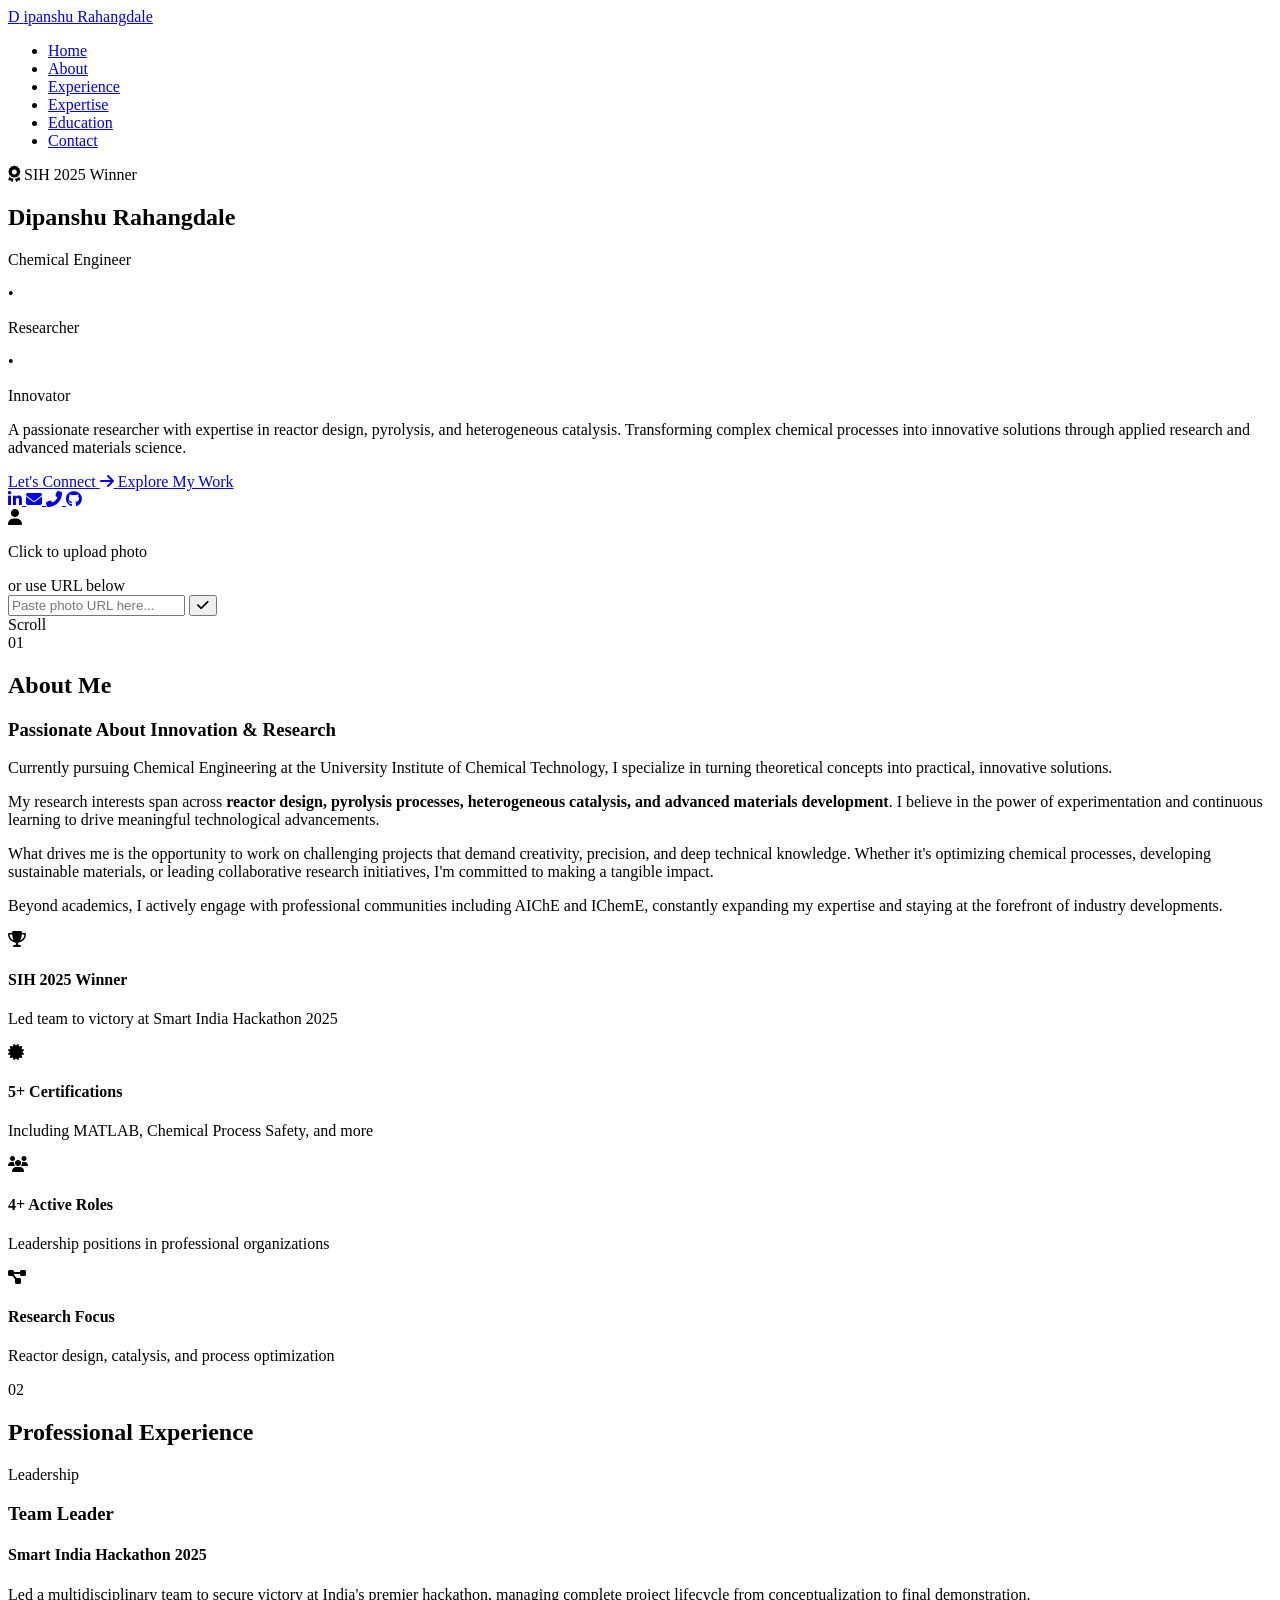
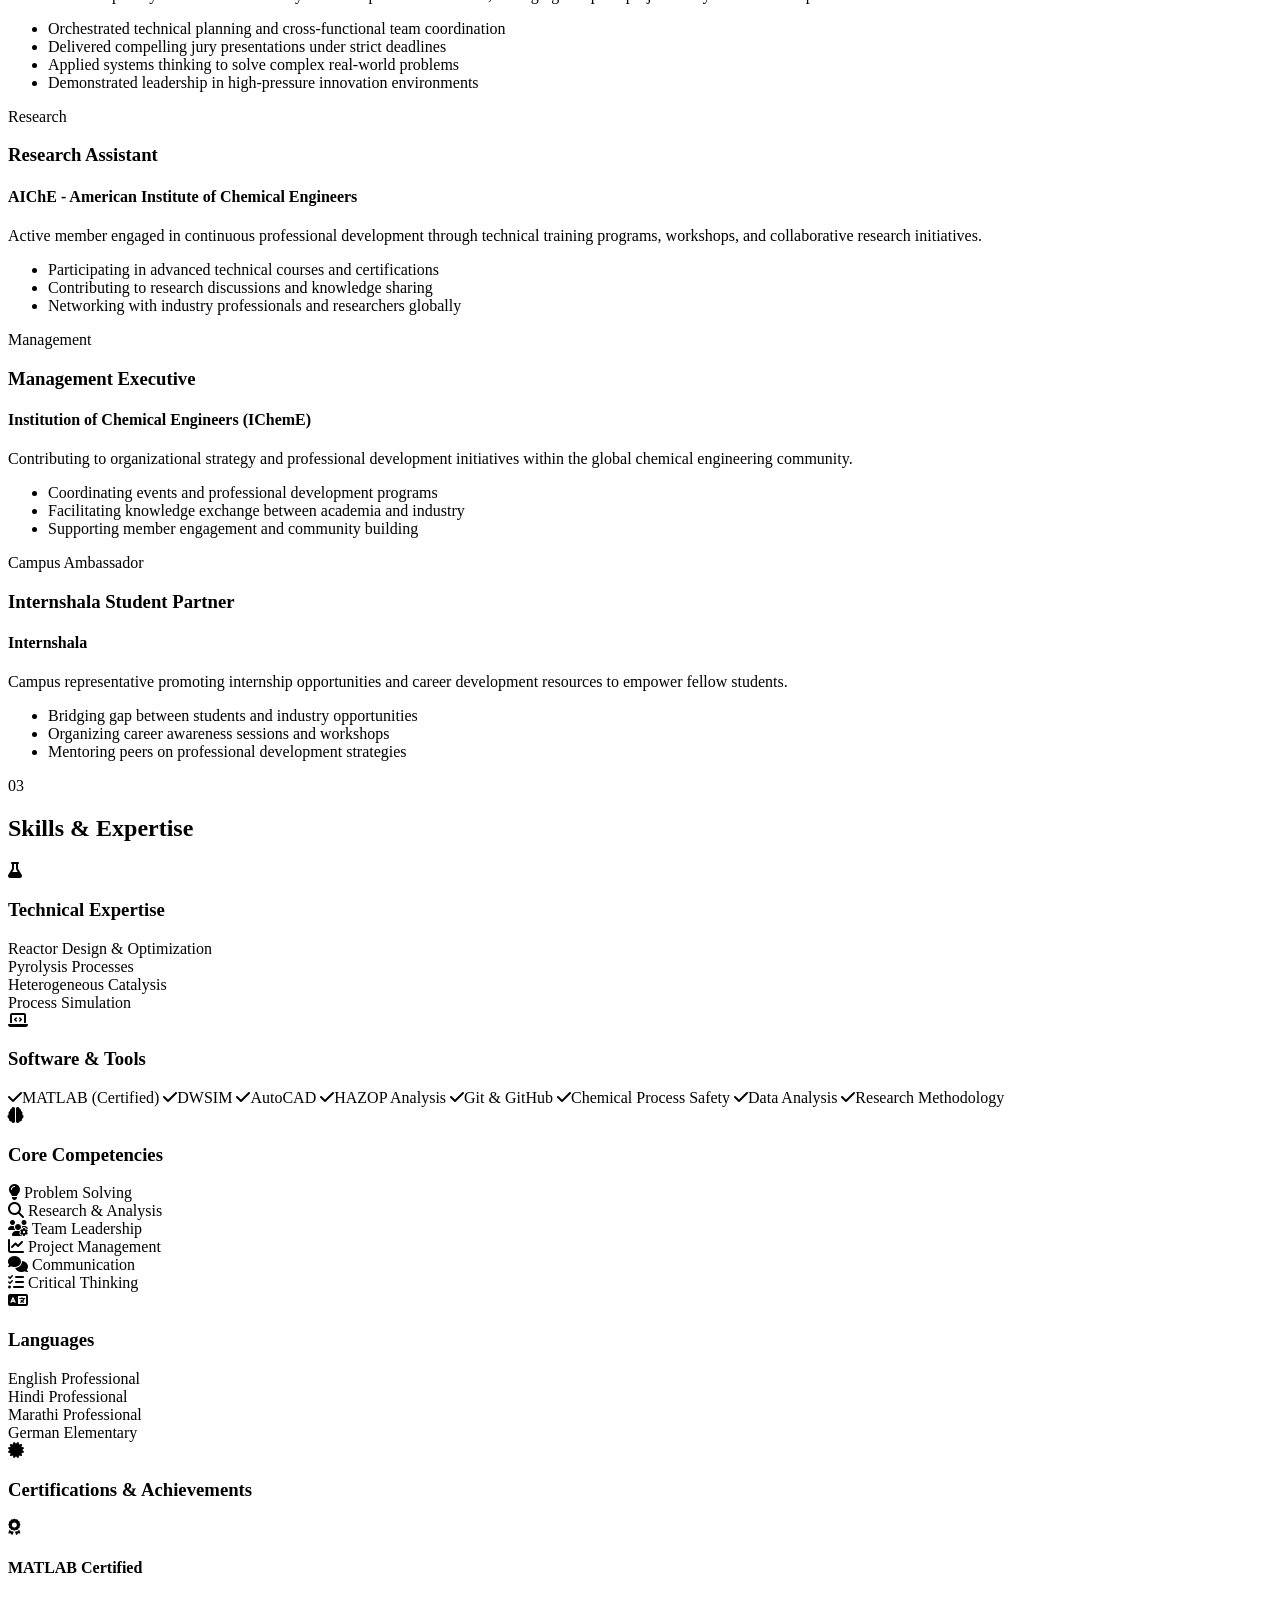
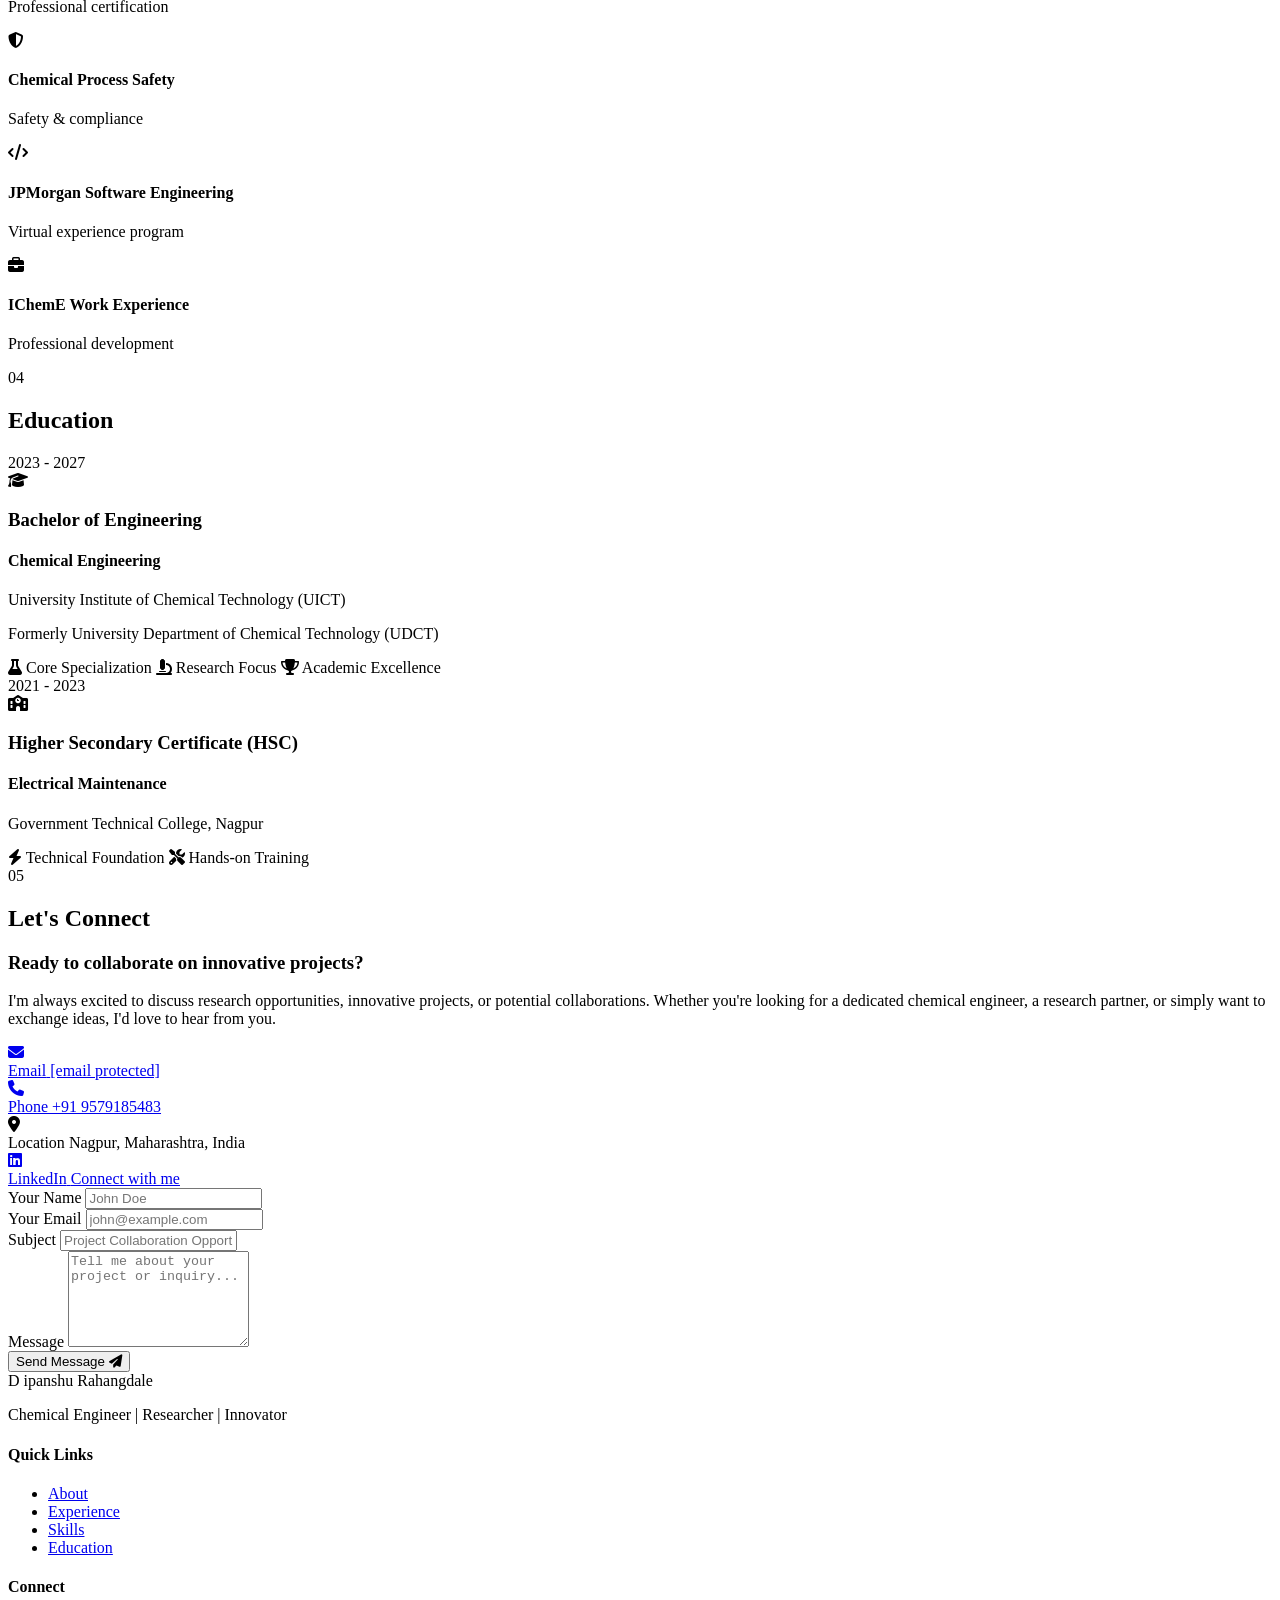
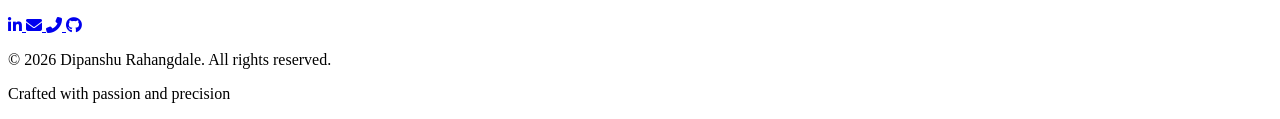
==== index.html @ d03915a4 "Rename index (6).html to index.html" ====
<!DOCTYPE html>
<html lang="en">
<head>
    <meta charset="UTF-8">
    <meta name="viewport" content="width=device-width, initial-scale=1.0">
    <title>Dipanshu Rahangdale | Chemical Engineer & Researcher</title>
    <link rel="stylesheet" href="style.css">
    <link rel="stylesheet" href="https://cdnjs.cloudflare.com/ajax/libs/font-awesome/6.4.0/css/all.min.css">
    <link rel="preconnect" href="https://fonts.googleapis.com">
    <link rel="preconnect" href="https://fonts.gstatic.com" crossorigin>
    <link href="https://fonts.googleapis.com/css2?family=Playfair+Display:wght@400;500;600;700;800&family=Work+Sans:wght@300;400;500;600;700&display=swap" rel="stylesheet">
</head>
<body>
    <!-- Navigation -->
    <nav class="navbar" id="navbar">
        <div class="nav-container">
            <a href="#home" class="logo">
                <span class="logo-initial" id="navLogoInitial">D</span>
                <img id="navAvatar" class="nav-avatar" style="display:none;" alt="Dipanshu Rahangdale">
                <span class="logo-text">ipanshu Rahangdale</span>
            </a>
            <ul class="nav-menu" id="navMenu">
                <li><a href="#home" class="nav-link active">Home</a></li>
                <li><a href="#about" class="nav-link">About</a></li>
                <li><a href="#experience" class="nav-link">Experience</a></li>
                <li><a href="#skills" class="nav-link">Expertise</a></li>
                <li><a href="#education" class="nav-link">Education</a></li>
                <li><a href="#contact" class="nav-link">Contact</a></li>
            </ul>
            <div class="hamburger" id="hamburger">
                <span></span>
                <span></span>
                <span></span>
            </div>
        </div>
    </nav>

    <!-- Hero Section -->
    <section id="home" class="hero">
        <div class="hero-background">
            <div class="grid-overlay"></div>
        </div>
        <div class="hero-container">
            <div class="hero-content">
                <div class="hero-badge">
                    <i class="fas fa-award"></i>
                    <span>SIH 2025 Winner</span>
                </div>
                <h1 class="hero-title">
                    <span class="title-line">Dipanshu</span>
                    <span class="title-line gradient-text">Rahangdale</span>
                </h1>
                <div class="hero-subtitle-wrapper">
                    <p class="hero-subtitle">Chemical Engineer</p>
                    <span class="divider">•</span>
                    <p class="hero-subtitle">Researcher</p>
                    <span class="divider">•</span>
                    <p class="hero-subtitle">Innovator</p>
                </div>
                <p class="hero-description">
                    A passionate researcher with expertise in reactor design, pyrolysis, and heterogeneous catalysis. Transforming complex chemical processes into innovative solutions through applied research and advanced materials science.
                </p>
                <div class="hero-buttons">
                    <a href="#contact" class="btn btn-primary">
                        <span>Let's Connect</span>
                        <i class="fas fa-arrow-right"></i>
                    </a>
                    <a href="#experience" class="btn btn-secondary">
                        <span>Explore My Work</span>
                    </a>
                </div>
                <div class="social-links">
                    <a href="https://www.linkedin.com/in/dipanshu-rahangdale-15a52b36a" target="_blank" rel="noopener noreferrer" class="social-icon" title="LinkedIn">
                        <i class="fab fa-linkedin-in"></i>
                    </a>
                    <a href="/cdn-cgi/l/email-protection#196b787178777e7d78757c7d706978776a716c20597e74787075377a7674" class="social-icon" title="Email">
                        <i class="fas fa-envelope"></i>
                    </a>
                    <a href="tel:+919579185483" class="social-icon" title="Phone">
                        <i class="fas fa-phone-alt"></i>
                    </a>
                    <a href="https://github.com/dipanshurahangdale" target="_blank" rel="noopener noreferrer" class="social-icon" title="GitHub">
                        <i class="fab fa-github"></i>
                    </a>
                </div>
            </div>
            <div class="hero-image-wrapper">
                <div class="image-container" id="imageContainer">
                    <div class="image-placeholder" id="imagePlaceholder">
                        <i class="fas fa-user"></i>
                        <p>Click to upload photo</p>
                        <span class="placeholder-sub">or use URL below</span>
                    </div>
                    <img id="profileImage" class="profile-image" style="display: none;" alt="Dipanshu Rahangdale">
                    <input type="file" id="imageUpload" accept="image/*" style="display: none;">
                </div>
                <div class="image-url-input" id="imageUrlWrapper">
                    <input type="url" id="imageUrlInput" placeholder="Paste photo URL here..." />
                    <button id="imageUrlBtn"><i class="fas fa-check"></i></button>
                </div>
                <div class="image-decoration">
                    <div class="decoration-circle"></div>
                    <div class="decoration-dots"></div>
                </div>
            </div>
        </div>
        <div class="scroll-indicator">
            <span>Scroll</span>
            <div class="scroll-line"></div>
        </div>
    </section>

    <!-- About Section -->
    <section id="about" class="about">
        <div class="container">
            <div class="section-header">
                <span class="section-number">01</span>
                <h2 class="section-title">About Me</h2>
            </div>
            <div class="about-grid">
                <div class="about-text">
                    <div class="about-intro">
                        <h3>Passionate About Innovation & Research</h3>
                        <p class="lead-text">
                            Currently pursuing Chemical Engineering at the University Institute of Chemical Technology, I specialize in turning theoretical concepts into practical, innovative solutions.
                        </p>
                    </div>
                    <div class="about-details">
                        <p>
                            My research interests span across <strong>reactor design, pyrolysis processes, heterogeneous catalysis, and advanced materials development</strong>. I believe in the power of experimentation and continuous learning to drive meaningful technological advancements.
                        </p>
                        <p>
                            What drives me is the opportunity to work on challenging projects that demand creativity, precision, and deep technical knowledge. Whether it's optimizing chemical processes, developing sustainable materials, or leading collaborative research initiatives, I'm committed to making a tangible impact.
                        </p>
                        <p>
                            Beyond academics, I actively engage with professional communities including AIChE and IChemE, constantly expanding my expertise and staying at the forefront of industry developments.
                        </p>
                    </div>
                </div>
                <div class="about-highlights">
                    <div class="highlight-card">
                        <div class="highlight-icon">
                            <i class="fas fa-trophy"></i>
                        </div>
                        <h4>SIH 2025 Winner</h4>
                        <p>Led team to victory at Smart India Hackathon 2025</p>
                    </div>
                    <div class="highlight-card">
                        <div class="highlight-icon">
                            <i class="fas fa-certificate"></i>
                        </div>
                        <h4>5+ Certifications</h4>
                        <p>Including MATLAB, Chemical Process Safety, and more</p>
                    </div>
                    <div class="highlight-card">
                        <div class="highlight-icon">
                            <i class="fas fa-users"></i>
                        </div>
                        <h4>4+ Active Roles</h4>
                        <p>Leadership positions in professional organizations</p>
                    </div>
                    <div class="highlight-card">
                        <div class="highlight-icon">
                            <i class="fas fa-project-diagram"></i>
                        </div>
                        <h4>Research Focus</h4>
                        <p>Reactor design, catalysis, and process optimization</p>
                    </div>
                </div>
            </div>
        </div>
    </section>

    <!-- Experience Section -->
    <section id="experience" class="experience">
        <div class="container">
            <div class="section-header">
                <span class="section-number">02</span>
                <h2 class="section-title">Professional Experience</h2>
            </div>
            <div class="timeline">
                <div class="timeline-item" data-date="Dec 2025 - Present">
                    <div class="timeline-marker"></div>
                    <div class="timeline-content">
                        <span class="timeline-tag">Leadership</span>
                        <h3>Team Leader</h3>
                        <h4>Smart India Hackathon 2025</h4>
                        <p class="timeline-description">
                            Led a multidisciplinary team to secure victory at India's premier hackathon, managing complete project lifecycle from conceptualization to final demonstration.
                        </p>
                        <ul class="timeline-achievements">
                            <li>Orchestrated technical planning and cross-functional team coordination</li>
                            <li>Delivered compelling jury presentations under strict deadlines</li>
                            <li>Applied systems thinking to solve complex real-world problems</li>
                            <li>Demonstrated leadership in high-pressure innovation environments</li>
                        </ul>
                    </div>
                </div>

                <div class="timeline-item" data-date="Jan 2026 - Present">
                    <div class="timeline-marker"></div>
                    <div class="timeline-content">
                        <span class="timeline-tag">Research</span>
                        <h3>Research Assistant</h3>
                        <h4>AIChE - American Institute of Chemical Engineers</h4>
                        <p class="timeline-description">
                            Active member engaged in continuous professional development through technical training programs, workshops, and collaborative research initiatives.
                        </p>
                        <ul class="timeline-achievements">
                            <li>Participating in advanced technical courses and certifications</li>
                            <li>Contributing to research discussions and knowledge sharing</li>
                            <li>Networking with industry professionals and researchers globally</li>
                        </ul>
                    </div>
                </div>

                <div class="timeline-item" data-date="Jan 2026 - Present">
                    <div class="timeline-marker"></div>
                    <div class="timeline-content">
                        <span class="timeline-tag">Management</span>
                        <h3>Management Executive</h3>
                        <h4>Institution of Chemical Engineers (IChemE)</h4>
                        <p class="timeline-description">
                            Contributing to organizational strategy and professional development initiatives within the global chemical engineering community.
                        </p>
                        <ul class="timeline-achievements">
                            <li>Coordinating events and professional development programs</li>
                            <li>Facilitating knowledge exchange between academia and industry</li>
                            <li>Supporting member engagement and community building</li>
                        </ul>
                    </div>
                </div>

                <div class="timeline-item" data-date="Jan 2026 - Present">
                    <div class="timeline-marker"></div>
                    <div class="timeline-content">
                        <span class="timeline-tag">Campus Ambassador</span>
                        <h3>Internshala Student Partner</h3>
                        <h4>Internshala</h4>
                        <p class="timeline-description">
                            Campus representative promoting internship opportunities and career development resources to empower fellow students.
                        </p>
                        <ul class="timeline-achievements">
                            <li>Bridging gap between students and industry opportunities</li>
                            <li>Organizing career awareness sessions and workshops</li>
                            <li>Mentoring peers on professional development strategies</li>
                        </ul>
                    </div>
                </div>
            </div>
        </div>
    </section>

    <!-- Skills Section -->
    <section id="skills" class="skills">
        <div class="container">
            <div class="section-header">
                <span class="section-number">03</span>
                <h2 class="section-title">Skills & Expertise</h2>
            </div>
            <div class="skills-grid">
                <div class="skill-category">
                    <div class="category-header">
                        <div class="category-icon">
                            <i class="fas fa-flask"></i>
                        </div>
                        <h3>Technical Expertise</h3>
                    </div>
                    <div class="skill-list">
                        <div class="skill-item">
                            <span class="skill-name">Reactor Design & Optimization</span>
                            <div class="skill-bar">
                                <div class="skill-progress" style="width: 90%"></div>
                            </div>
                        </div>
                        <div class="skill-item">
                            <span class="skill-name">Pyrolysis Processes</span>
                            <div class="skill-bar">
                                <div class="skill-progress" style="width: 85%"></div>
                            </div>
                        </div>
                        <div class="skill-item">
                            <span class="skill-name">Heterogeneous Catalysis</span>
                            <div class="skill-bar">
                                <div class="skill-progress" style="width: 88%"></div>
                            </div>
                        </div>
                        <div class="skill-item">
                            <span class="skill-name">Process Simulation</span>
                            <div class="skill-bar">
                                <div class="skill-progress" style="width: 82%"></div>
                            </div>
                        </div>
                    </div>
                </div>

                <div class="skill-category">
                    <div class="category-header">
                        <div class="category-icon">
                            <i class="fas fa-laptop-code"></i>
                        </div>
                        <h3>Software & Tools</h3>
                    </div>
                    <div class="skill-tags-modern">
                        <span class="skill-tag-pro"><i class="fas fa-check"></i>MATLAB (Certified)</span>
                        <span class="skill-tag-pro"><i class="fas fa-check"></i>DWSIM</span>
                        <span class="skill-tag-pro"><i class="fas fa-check"></i>AutoCAD</span>
                        <span class="skill-tag-pro"><i class="fas fa-check"></i>HAZOP Analysis</span>
                        <span class="skill-tag-pro"><i class="fas fa-check"></i>Git & GitHub</span>
                        <span class="skill-tag-pro"><i class="fas fa-check"></i>Chemical Process Safety</span>
                        <span class="skill-tag-pro"><i class="fas fa-check"></i>Data Analysis</span>
                        <span class="skill-tag-pro"><i class="fas fa-check"></i>Research Methodology</span>
                    </div>
                </div>

                <div class="skill-category">
                    <div class="category-header">
                        <div class="category-icon">
                            <i class="fas fa-brain"></i>
                        </div>
                        <h3>Core Competencies</h3>
                    </div>
                    <div class="competency-grid">
                        <div class="competency-item">
                            <i class="fas fa-lightbulb"></i>
                            <span>Problem Solving</span>
                        </div>
                        <div class="competency-item">
                            <i class="fas fa-search"></i>
                            <span>Research & Analysis</span>
                        </div>
                        <div class="competency-item">
                            <i class="fas fa-users-cog"></i>
                            <span>Team Leadership</span>
                        </div>
                        <div class="competency-item">
                            <i class="fas fa-chart-line"></i>
                            <span>Project Management</span>
                        </div>
                        <div class="competency-item">
                            <i class="fas fa-comments"></i>
                            <span>Communication</span>
                        </div>
                        <div class="competency-item">
                            <i class="fas fa-tasks"></i>
                            <span>Critical Thinking</span>
                        </div>
                    </div>
                </div>

                <div class="skill-category">
                    <div class="category-header">
                        <div class="category-icon">
                            <i class="fas fa-language"></i>
                        </div>
                        <h3>Languages</h3>
                    </div>
                    <div class="language-list">
                        <div class="language-item">
                            <div class="language-info">
                                <span class="language-name">English</span>
                                <span class="language-level">Professional</span>
                            </div>
                            <div class="language-dots">
                                <span class="dot active"></span>
                                <span class="dot active"></span>
                                <span class="dot active"></span>
                                <span class="dot active"></span>
                                <span class="dot active"></span>
                            </div>
                        </div>
                        <div class="language-item">
                            <div class="language-info">
                                <span class="language-name">Hindi</span>
                                <span class="language-level">Professional</span>
                            </div>
                            <div class="language-dots">
                                <span class="dot active"></span>
                                <span class="dot active"></span>
                                <span class="dot active"></span>
                                <span class="dot active"></span>
                                <span class="dot active"></span>
                            </div>
                        </div>
                        <div class="language-item">
                            <div class="language-info">
                                <span class="language-name">Marathi</span>
                                <span class="language-level">Professional</span>
                            </div>
                            <div class="language-dots">
                                <span class="dot active"></span>
                                <span class="dot active"></span>
                                <span class="dot active"></span>
                                <span class="dot active"></span>
                                <span class="dot active"></span>
                            </div>
                        </div>
                        <div class="language-item">
                            <div class="language-info">
                                <span class="language-name">German</span>
                                <span class="language-level">Elementary</span>
                            </div>
                            <div class="language-dots">
                                <span class="dot active"></span>
                                <span class="dot active"></span>
                                <span class="dot"></span>
                                <span class="dot"></span>
                                <span class="dot"></span>
                            </div>
                        </div>
                    </div>
                </div>

                <div class="skill-category full-width">
                    <div class="category-header">
                        <div class="category-icon">
                            <i class="fas fa-certificate"></i>
                        </div>
                        <h3>Certifications & Achievements</h3>
                    </div>
                    <div class="certifications-grid">
                        <div class="cert-card">
                            <i class="fas fa-award cert-icon"></i>
                            <h4>MATLAB Certified</h4>
                            <p>Professional certification</p>
                        </div>
                        <div class="cert-card">
                            <i class="fas fa-shield-alt cert-icon"></i>
                            <h4>Chemical Process Safety</h4>
                            <p>Safety & compliance</p>
                        </div>
                        <div class="cert-card">
                            <i class="fas fa-code cert-icon"></i>
                            <h4>JPMorgan Software Engineering</h4>
                            <p>Virtual experience program</p>
                        </div>
                        <div class="cert-card">
                            <i class="fas fa-briefcase cert-icon"></i>
                            <h4>IChemE Work Experience</h4>
                            <p>Professional development</p>
                        </div>
                    </div>
                </div>
            </div>
        </div>
    </section>

    <!-- Education Section -->
    <section id="education" class="education">
        <div class="container">
            <div class="section-header">
                <span class="section-number">04</span>
                <h2 class="section-title">Education</h2>
            </div>
            <div class="education-timeline">
                <div class="education-card">
                    <div class="education-year">2023 - 2027</div>
                    <div class="education-content">
                        <div class="education-icon-wrapper">
                            <i class="fas fa-graduation-cap"></i>
                        </div>
                        <div class="education-details">
                            <h3>Bachelor of Engineering</h3>
                            <h4>Chemical Engineering</h4>
                            <p class="institution">University Institute of Chemical Technology (UICT)</p>
                            <p class="formerly">Formerly University Department of Chemical Technology (UDCT)</p>
                            <div class="education-highlights">
                                <span class="edu-badge"><i class="fas fa-flask"></i> Core Specialization</span>
                                <span class="edu-badge"><i class="fas fa-microscope"></i> Research Focus</span>
                                <span class="edu-badge"><i class="fas fa-trophy"></i> Academic Excellence</span>
                            </div>
                        </div>
                    </div>
                </div>

                <div class="education-card">
                    <div class="education-year">2021 - 2023</div>
                    <div class="education-content">
                        <div class="education-icon-wrapper">
                            <i class="fas fa-school"></i>
                        </div>
                        <div class="education-details">
                            <h3>Higher Secondary Certificate (HSC)</h3>
                            <h4>Electrical Maintenance</h4>
                            <p class="institution">Government Technical College, Nagpur</p>
                            <div class="education-highlights">
                                <span class="edu-badge"><i class="fas fa-bolt"></i> Technical Foundation</span>
                                <span class="edu-badge"><i class="fas fa-tools"></i> Hands-on Training</span>
                            </div>
                        </div>
                    </div>
                </div>
            </div>
        </div>
    </section>

    <!-- Contact Section -->
    <section id="contact" class="contact">
        <div class="container">
            <div class="section-header">
                <span class="section-number">05</span>
                <h2 class="section-title">Let's Connect</h2>
            </div>
            <div class="contact-wrapper">
                <div class="contact-intro">
                    <h3>Ready to collaborate on innovative projects?</h3>
                    <p>I'm always excited to discuss research opportunities, innovative projects, or potential collaborations. Whether you're looking for a dedicated chemical engineer, a research partner, or simply want to exchange ideas, I'd love to hear from you.</p>
                    
                    <div class="contact-methods">
                        <a href="/cdn-cgi/l/email-protection#fd8f9c959c939a999c919899948d9c938e9588c4bd9a909c9491d39e9290" class="contact-method">
                            <div class="method-icon">
                                <i class="fas fa-envelope"></i>
                            </div>
                            <div class="method-details">
                                <span class="method-label">Email</span>
                                <span class="method-value"><span class="__cf_email__" data-cfemail="b4c6d5dcd5dad3d0d5d8d1d0ddc4d5dac7dcc18df4d3d9d5ddd89ad7dbd9">[email&#160;protected]</span></span>
                            </div>
                        </a>
                        
                        <a href="tel:+919579185483" class="contact-method">
                            <div class="method-icon">
                                <i class="fas fa-phone"></i>
                            </div>
                            <div class="method-details">
                                <span class="method-label">Phone</span>
                                <span class="method-value">+91 9579185483</span>
                            </div>
                        </a>
                        
                        <div class="contact-method">
                            <div class="method-icon">
                                <i class="fas fa-map-marker-alt"></i>
                            </div>
                            <div class="method-details">
                                <span class="method-label">Location</span>
                                <span class="method-value">Nagpur, Maharashtra, India</span>
                            </div>
                        </div>

                        <a href="https://www.linkedin.com/in/dipanshu-rahangdale-15a52b36a" target="_blank" rel="noopener noreferrer" class="contact-method">
                            <div class="method-icon">
                                <i class="fab fa-linkedin"></i>
                            </div>
                            <div class="method-details">
                                <span class="method-label">LinkedIn</span>
                                <span class="method-value">Connect with me</span>
                            </div>
                        </a>
                    </div>
                </div>

                <div class="contact-form-wrapper">
                    <form id="contactForm" class="contact-form">
                        <div class="form-row">
                            <div class="form-group">
                                <label for="name">Your Name</label>
                                <input type="text" id="name" name="name" required placeholder="John Doe">
                            </div>
                            <div class="form-group">
                                <label for="email">Your Email</label>
                                <input type="email" id="email" name="email" required placeholder="john@example.com">
                            </div>
                        </div>
                        <div class="form-group">
                            <label for="subject">Subject</label>
                            <input type="text" id="subject" name="subject" required placeholder="Project Collaboration Opportunity">
                        </div>
                        <div class="form-group">
                            <label for="message">Message</label>
                            <textarea id="message" name="message" rows="6" required placeholder="Tell me about your project or inquiry..."></textarea>
                        </div>
                        <button type="submit" class="btn btn-primary btn-submit">
                            <span>Send Message</span>
                            <i class="fas fa-paper-plane"></i>
                        </button>
                    </form>
                </div>
            </div>
        </div>
    </section>

    <!-- Footer -->
    <footer class="footer">
        <div class="container">
            <div class="footer-content">
                <div class="footer-brand">
                    <div class="footer-logo">
                        <span class="logo-initial">D</span>
                        <span class="logo-text">ipanshu Rahangdale</span>
                    </div>
                    <p class="footer-tagline">Chemical Engineer | Researcher | Innovator</p>
                </div>
                <div class="footer-links">
                    <div class="footer-section">
                        <h4>Quick Links</h4>
                        <ul>
                            <li><a href="#about">About</a></li>
                            <li><a href="#experience">Experience</a></li>
                            <li><a href="#skills">Skills</a></li>
                            <li><a href="#education">Education</a></li>
                        </ul>
                    </div>
                    <div class="footer-section">
                        <h4>Connect</h4>
                        <div class="footer-social">
                            <a href="https://www.linkedin.com/in/dipanshu-rahangdale-15a52b36a" target="_blank" rel="noopener noreferrer" title="LinkedIn">
                                <i class="fab fa-linkedin-in"></i>
                            </a>
                            <a href="/cdn-cgi/l/email-protection#60120108010e0704010c05040910010e1308155920070d01090c4e030f0d" title="Email">
                                <i class="fas fa-envelope"></i>
                            </a>
                            <a href="tel:+919579185483" title="Phone">
                                <i class="fas fa-phone-alt"></i>
                            </a>
                            <a href="https://github.com/dipanshurahangdale" target="_blank" rel="noopener noreferrer" title="GitHub">
                                <i class="fab fa-github"></i>
                            </a>
                        </div>
                    </div>
                </div>
            </div>
            <div class="footer-bottom">
                <p>&copy; 2026 Dipanshu Rahangdale. All rights reserved.</p>
                <p class="footer-made">Crafted with passion and precision</p>
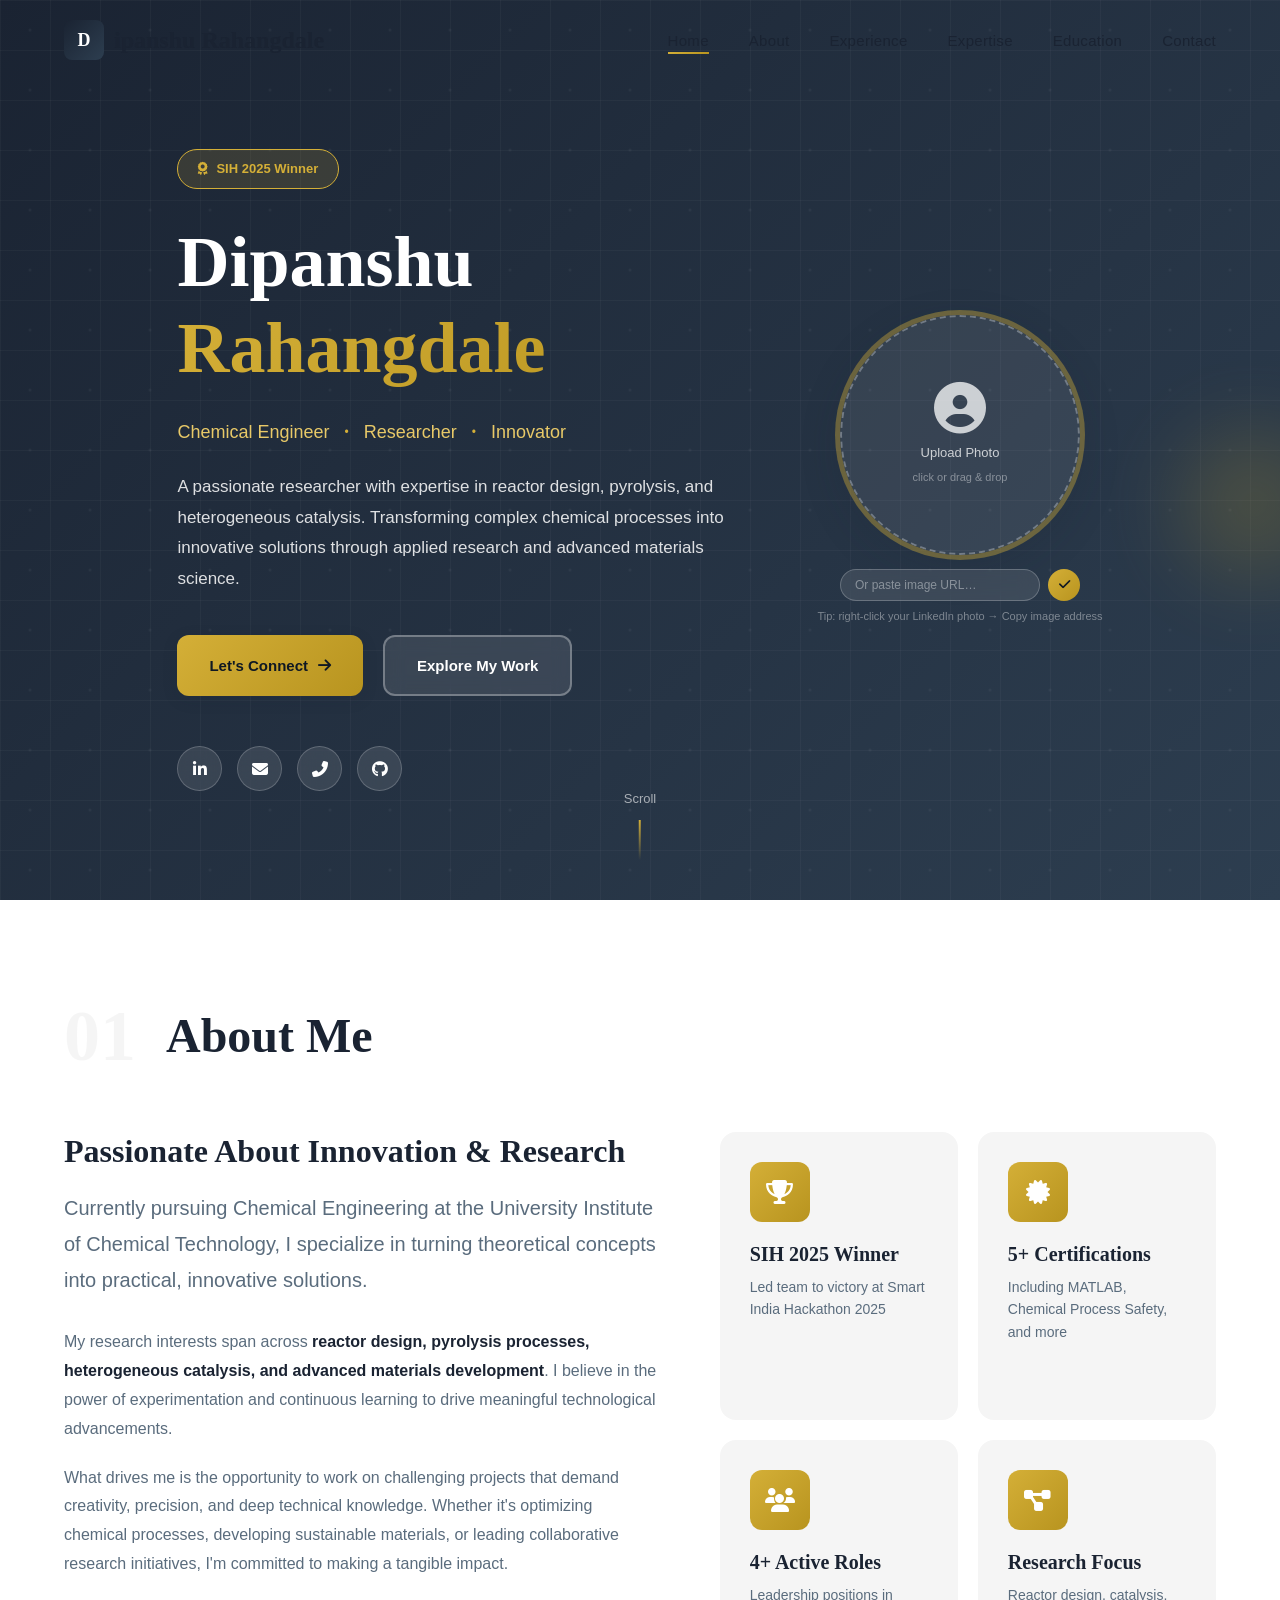
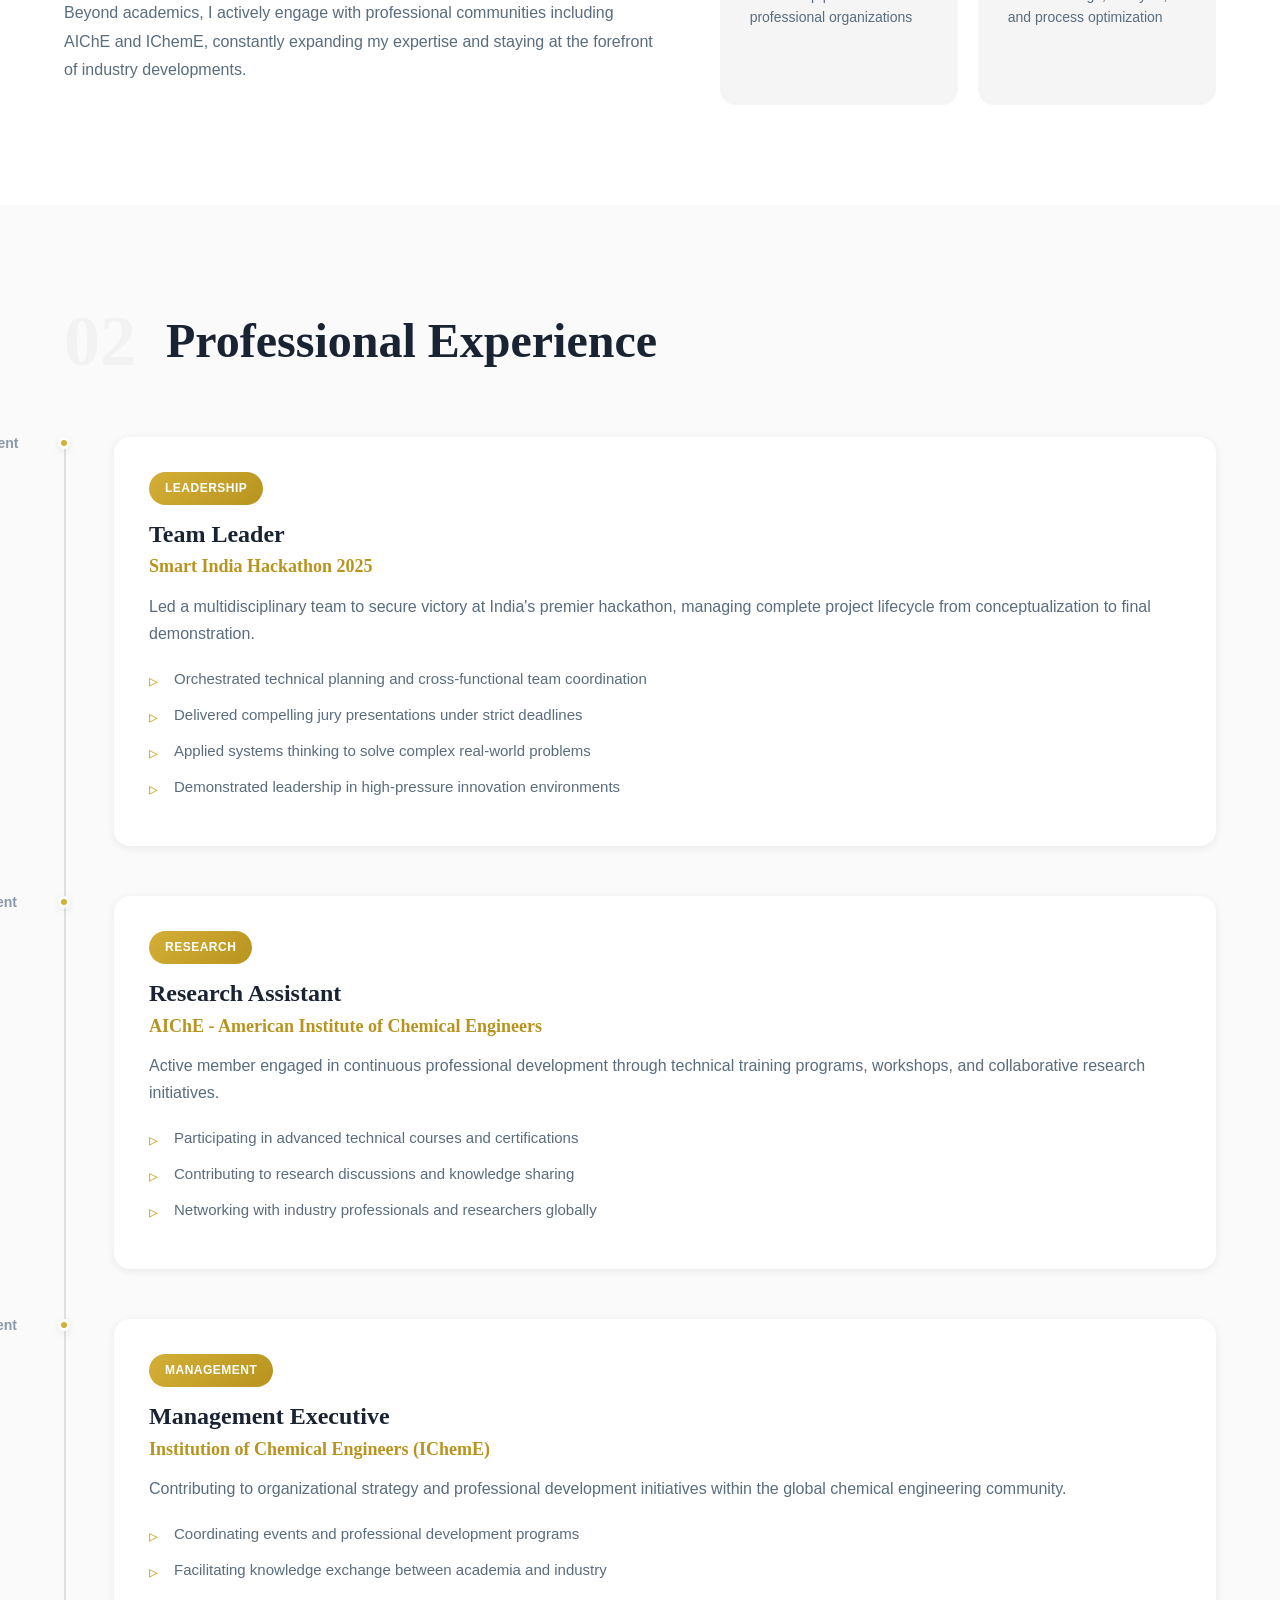
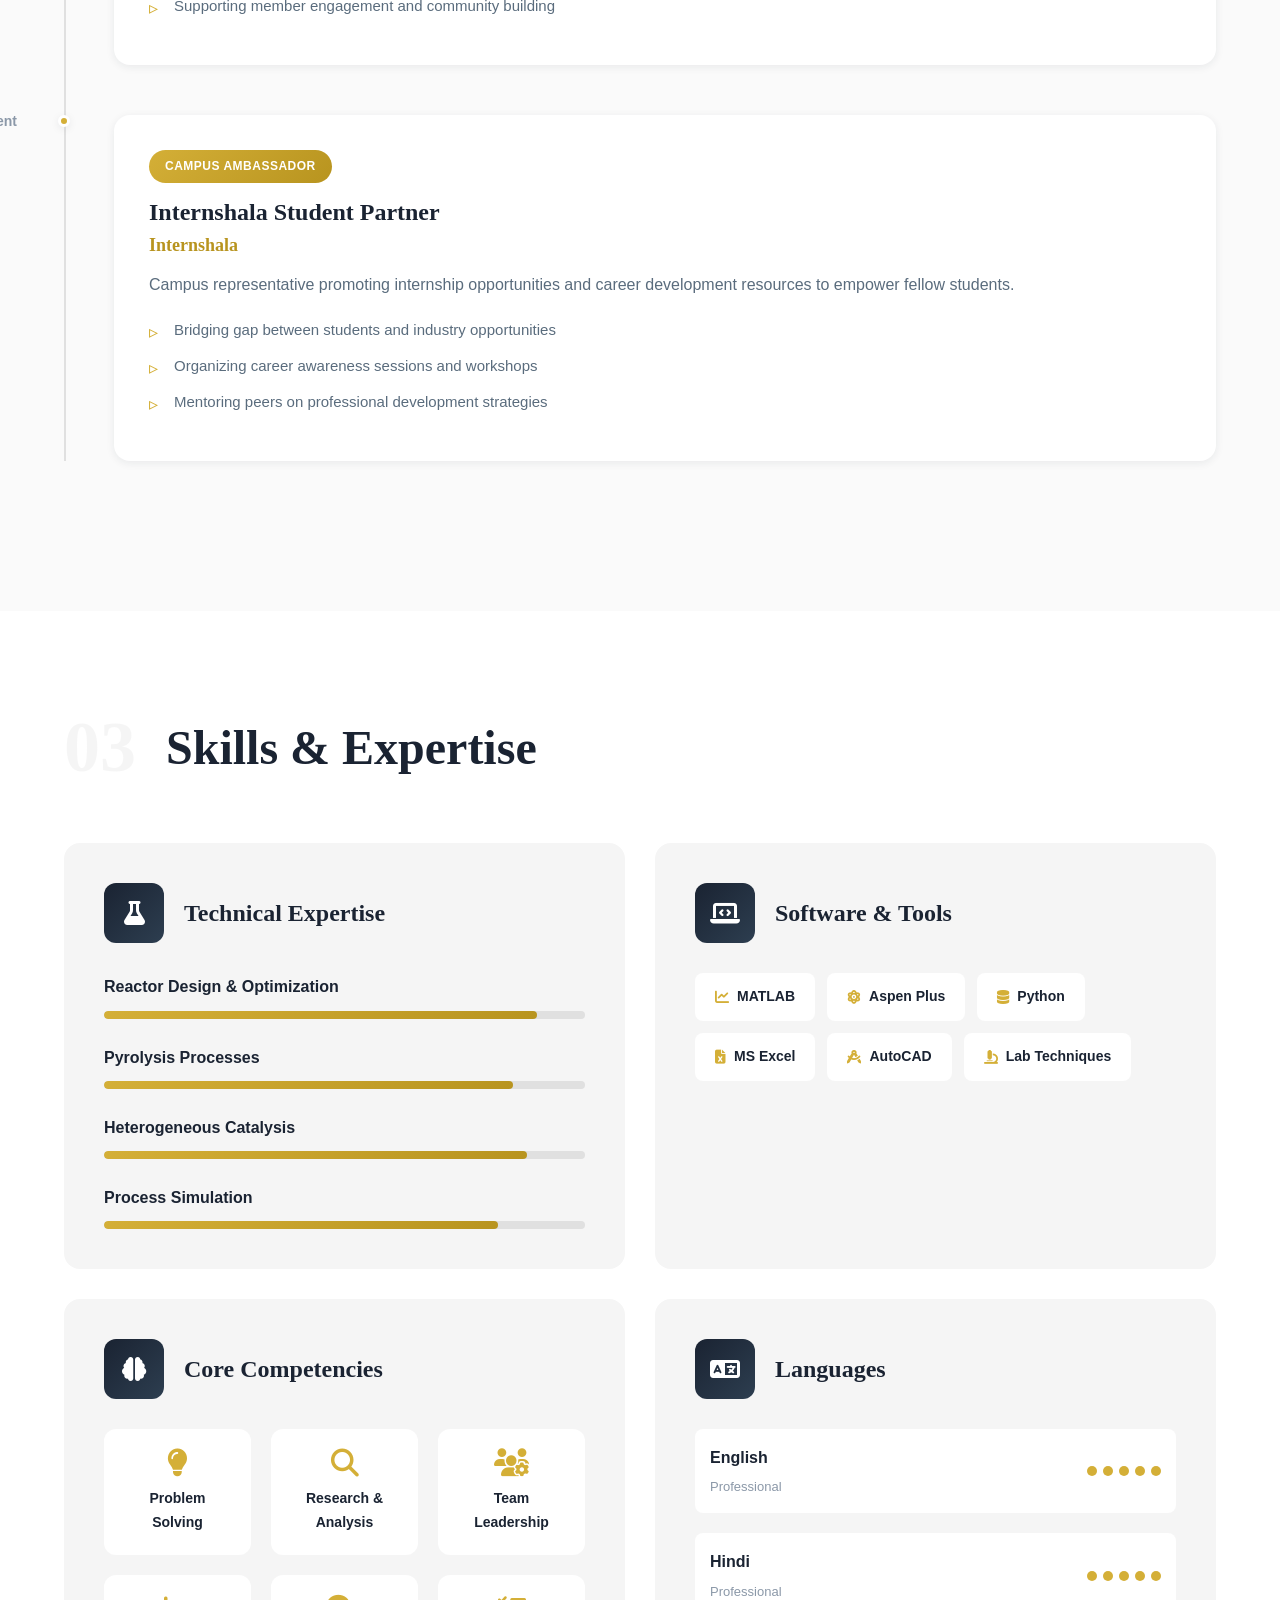
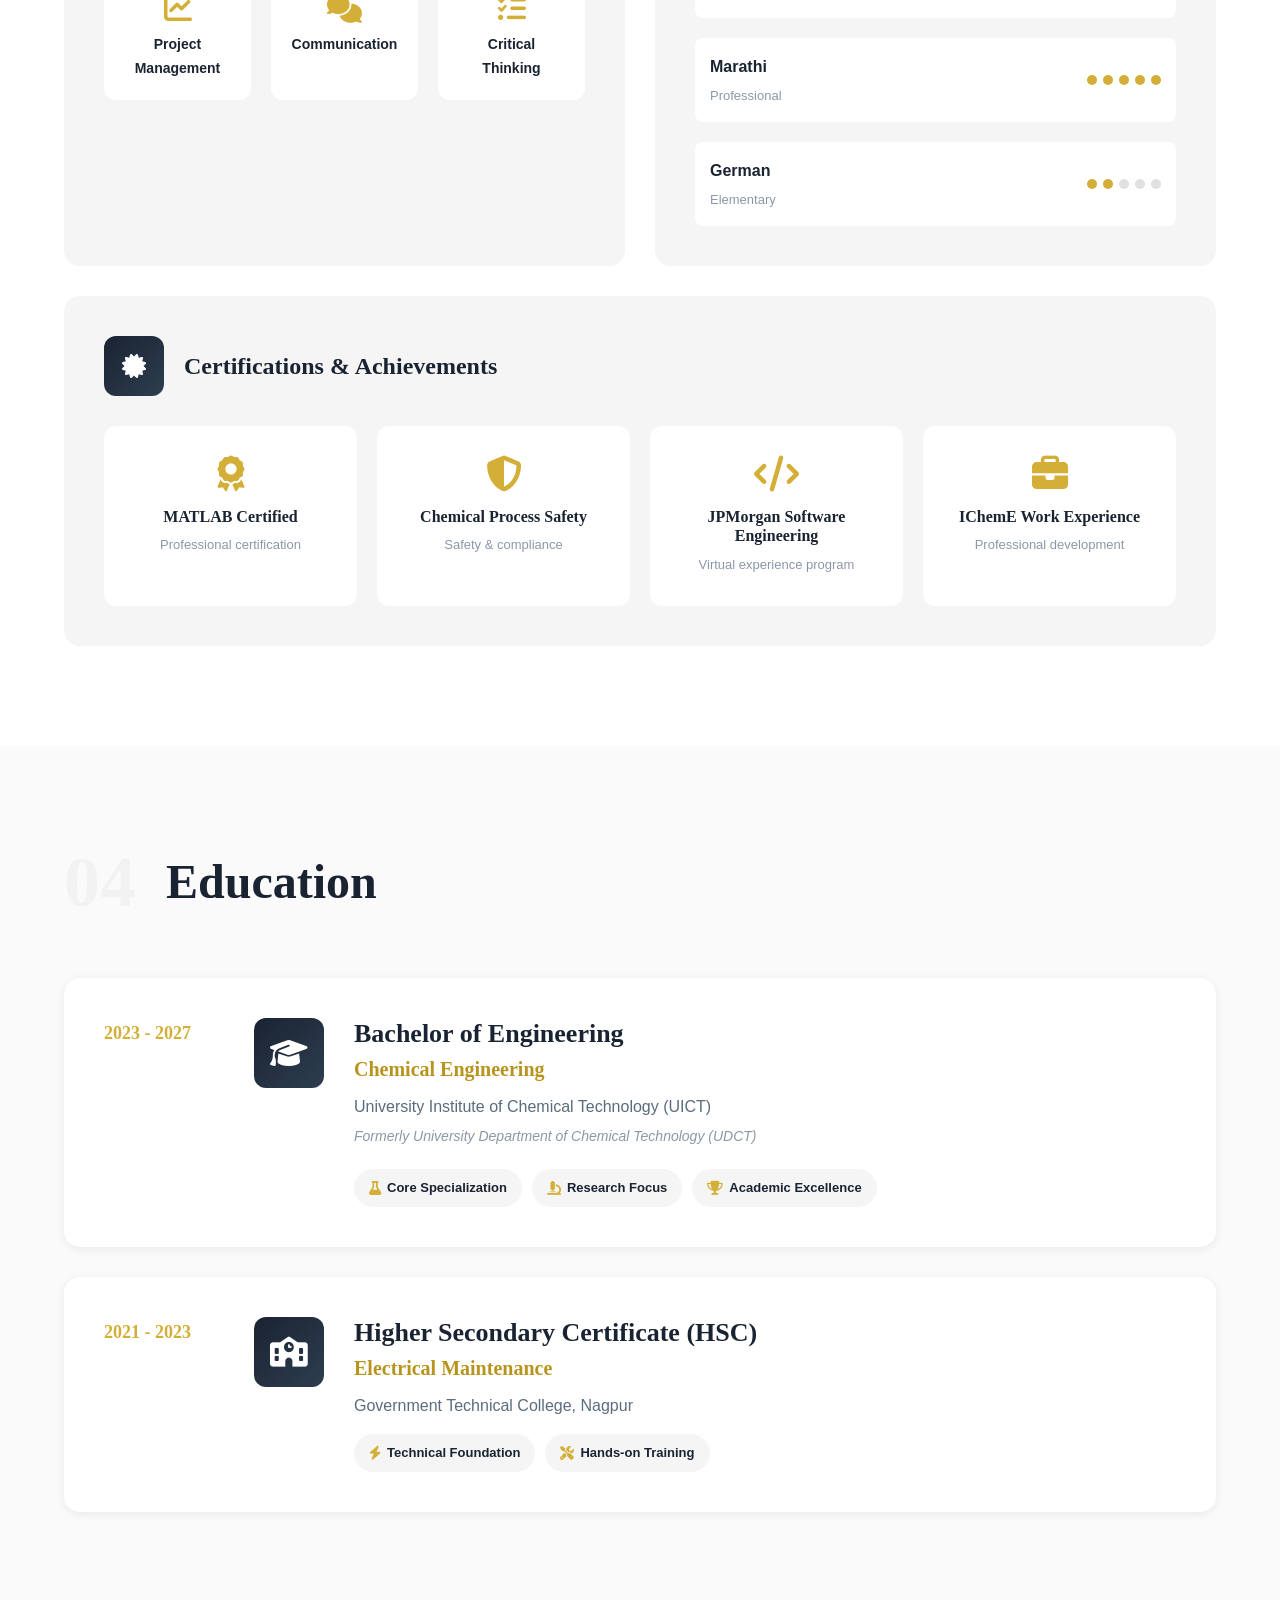
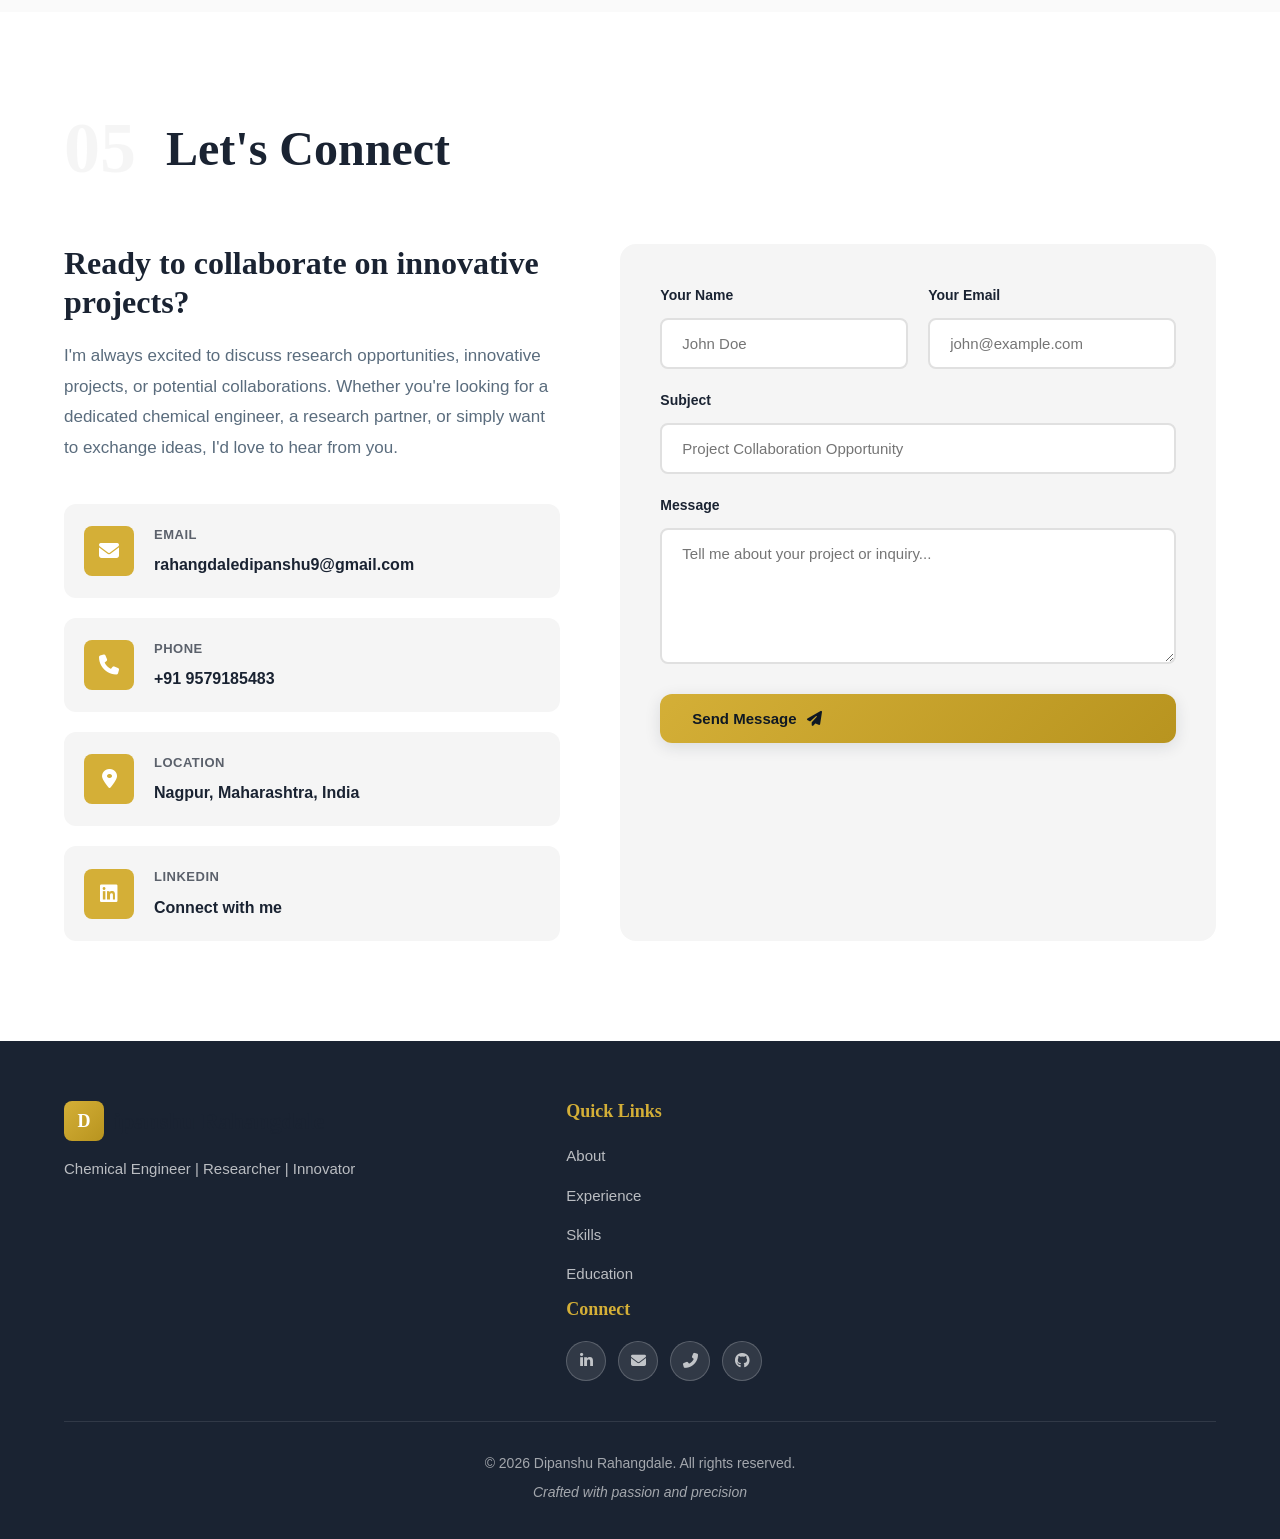
==== commit 5bb3b98c: "Update index.html" ====
--- a/index.html
+++ b/index.html
@@ -4,11 +4,316 @@
     <meta charset="UTF-8">
     <meta name="viewport" content="width=device-width, initial-scale=1.0">
     <title>Dipanshu Rahangdale | Chemical Engineer & Researcher</title>
-    <link rel="stylesheet" href="style.css">
     <link rel="stylesheet" href="https://cdnjs.cloudflare.com/ajax/libs/font-awesome/6.4.0/css/all.min.css">
     <link rel="preconnect" href="https://fonts.googleapis.com">
     <link rel="preconnect" href="https://fonts.gstatic.com" crossorigin>
     <link href="https://fonts.googleapis.com/css2?family=Playfair+Display:wght@400;500;600;700;800&family=Work+Sans:wght@300;400;500;600;700&display=swap" rel="stylesheet">
+<style>
+:root {
+    --primary-color: #1a2332;
+    --primary-light: #2d3e50;
+    --primary-dark: #0f1823;
+    --accent-color: #d4af37;
+    --accent-light: #e8c968;
+    --accent-dark: #b8941f;
+    --white: #ffffff;
+    --off-white: #fafafa;
+    --light-gray: #f5f5f5;
+    --gray: #e0e0e0;
+    --medium-gray: #9e9e9e;
+    --dark-gray: #424242;
+    --black: #1a1a1a;
+    --text-primary: #1a2332;
+    --text-secondary: #5a6c7d;
+    --text-light: #8b98a8;
+    --gradient-primary: linear-gradient(135deg, #1a2332 0%, #2d3e50 100%);
+    --gradient-accent: linear-gradient(135deg, #d4af37 0%, #b8941f 100%);
+    --gradient-overlay: linear-gradient(135deg, rgba(26,35,50,0.95) 0%, rgba(45,62,80,0.85) 100%);
+    --shadow-sm: 0 2px 8px rgba(26,35,50,0.08);
+    --shadow-md: 0 4px 16px rgba(26,35,50,0.12);
+    --shadow-lg: 0 8px 24px rgba(26,35,50,0.15);
+    --shadow-xl: 0 12px 40px rgba(26,35,50,0.2);
+    --font-heading: 'Playfair Display', serif;
+    --font-body: 'Work Sans', sans-serif;
+    --section-padding: 100px 0;
+    --container-padding: 0 5%;
+    --max-width: 1400px;
+    --transition-fast: 0.2s ease;
+    --transition-medium: 0.3s ease;
+    --transition-slow: 0.5s ease;
+    --radius-sm: 8px;
+    --radius-md: 12px;
+    --radius-lg: 16px;
+    --radius-xl: 24px;
+}
+*{margin:0;padding:0;box-sizing:border-box;}
+html{scroll-behavior:smooth;overflow-x:hidden;}
+body{font-family:var(--font-body);color:var(--text-primary);line-height:1.7;background-color:var(--off-white);overflow-x:hidden;}
+::selection{background-color:var(--accent-color);color:var(--white);}
+h1,h2,h3,h4,h5,h6{font-family:var(--font-heading);font-weight:700;line-height:1.2;color:var(--text-primary);}
+a{text-decoration:none;color:inherit;transition:var(--transition-medium);}
+.container{max-width:var(--max-width);margin:0 auto;padding:var(--container-padding);}
+.gradient-text{background:var(--gradient-accent);-webkit-background-clip:text;-webkit-text-fill-color:transparent;background-clip:text;}
+
+/* NAVBAR */
+.navbar{position:fixed;top:0;left:0;right:0;z-index:1000;background:transparent;padding:20px 0;transition:all var(--transition-medium);}
+.navbar.scrolled{background:rgba(255,255,255,0.98);backdrop-filter:blur(20px);box-shadow:var(--shadow-sm);padding:12px 0;}
+.nav-container{max-width:var(--max-width);margin:0 auto;padding:var(--container-padding);display:flex;justify-content:space-between;align-items:center;}
+.logo{display:flex;align-items:center;gap:10px;font-size:24px;font-weight:700;font-family:var(--font-heading);}
+.logo-initial{width:40px;height:40px;background:var(--gradient-primary);color:var(--white);display:flex;align-items:center;justify-content:center;border-radius:var(--radius-sm);font-size:18px;flex-shrink:0;}
+/* Small circular nav avatar */
+.nav-avatar{width:40px;height:40px;border-radius:50%;object-fit:cover;border:2.5px solid var(--accent-color);flex-shrink:0;box-shadow:var(--shadow-sm);}
+.logo-text{color:var(--text-primary);}
+.nav-menu{display:flex;list-style:none;gap:40px;align-items:center;}
+.nav-link{font-size:15px;font-weight:500;color:var(--text-primary);position:relative;padding:5px 0;letter-spacing:0.3px;}
+.nav-link::after{content:'';position:absolute;bottom:0;left:0;width:0;height:2px;background:var(--gradient-accent);transition:width var(--transition-medium);}
+.nav-link:hover::after,.nav-link.active::after{width:100%;}
+.hamburger{display:none;flex-direction:column;gap:5px;cursor:pointer;z-index:1001;}
+.hamburger span{width:28px;height:3px;background:var(--text-primary);border-radius:3px;transition:var(--transition-medium);}
+.hamburger.active span:nth-child(1){transform:rotate(45deg) translate(8px,8px);}
+.hamburger.active span:nth-child(2){opacity:0;}
+.hamburger.active span:nth-child(3){transform:rotate(-45deg) translate(7px,-7px);}
+
+/* HERO */
+.hero{min-height:100vh;display:flex;align-items:center;position:relative;padding:120px 0 80px;overflow:hidden;}
+.hero-background{position:absolute;top:0;left:0;right:0;bottom:0;background:var(--gradient-primary);z-index:-2;}
+.hero-background::after{content:'';position:absolute;top:0;left:0;right:0;bottom:0;background:url('data:image/svg+xml,<svg width="60" height="60" viewBox="0 0 60 60" xmlns="http://www.w3.org/2000/svg"><circle cx="30" cy="30" r="1.5" fill="rgba(255,255,255,0.1)"/></svg>');opacity:0.4;}
+.grid-overlay{position:absolute;top:0;left:0;right:0;bottom:0;background-image:linear-gradient(rgba(255,255,255,0.03) 1px,transparent 1px),linear-gradient(90deg,rgba(255,255,255,0.03) 1px,transparent 1px);background-size:50px 50px;}
+.hero-container{max-width:var(--max-width);margin:0 auto;padding:var(--container-padding);display:grid;grid-template-columns:1fr auto;gap:80px;align-items:center;}
+.hero-badge{display:inline-flex;align-items:center;gap:8px;background:rgba(212,175,55,0.15);border:1px solid var(--accent-color);padding:8px 20px;border-radius:50px;font-size:13px;font-weight:600;color:var(--accent-color);margin-bottom:30px;animation:fadeInUp 0.8s ease 0.2s backwards;}
+.hero-title{font-size:72px;font-weight:800;margin-bottom:25px;color:var(--white);animation:fadeInUp 0.8s ease 0.3s backwards;}
+.title-line{display:block;}
+.hero-subtitle-wrapper{display:flex;align-items:center;gap:15px;margin-bottom:25px;flex-wrap:wrap;animation:fadeInUp 0.8s ease 0.4s backwards;}
+.hero-subtitle{font-size:18px;font-weight:500;color:var(--accent-light);}
+.divider{color:var(--accent-color);font-size:12px;}
+.hero-description{font-size:17px;line-height:1.8;color:rgba(255,255,255,0.85);margin-bottom:40px;max-width:560px;animation:fadeInUp 0.8s ease 0.5s backwards;}
+.hero-buttons{display:flex;gap:20px;margin-bottom:50px;animation:fadeInUp 0.8s ease 0.6s backwards;}
+.btn{display:inline-flex;align-items:center;gap:10px;padding:16px 32px;border-radius:var(--radius-md);font-weight:600;font-size:15px;transition:all var(--transition-medium);cursor:pointer;border:none;font-family:var(--font-body);}
+.btn-primary{background:var(--gradient-accent);color:var(--primary-dark);box-shadow:var(--shadow-md);}
+.btn-primary:hover{transform:translateY(-2px);box-shadow:var(--shadow-lg);}
+.btn-secondary{background:rgba(255,255,255,0.1);color:var(--white);border:2px solid rgba(255,255,255,0.3);backdrop-filter:blur(10px);}
+.btn-secondary:hover{background:rgba(255,255,255,0.2);border-color:rgba(255,255,255,0.5);}
+.social-links{display:flex;gap:15px;animation:fadeInUp 0.8s ease 0.7s backwards;}
+.social-icon{width:45px;height:45px;display:flex;align-items:center;justify-content:center;border-radius:50%;background:rgba(255,255,255,0.1);color:var(--white);border:1px solid rgba(255,255,255,0.2);transition:all var(--transition-medium);backdrop-filter:blur(10px);}
+.social-icon:hover{background:var(--accent-color);border-color:var(--accent-color);transform:translateY(-3px);box-shadow:var(--shadow-md);}
+
+/* HERO IMAGE - Small circular profile */
+.hero-image-wrapper{display:flex;flex-direction:column;align-items:center;animation:fadeInRight 1s ease 0.5s backwards;flex-shrink:0;}
+.image-container{position:relative;width:240px;height:240px;cursor:pointer;border-radius:50%;overflow:hidden;box-shadow:0 0 0 5px rgba(212,175,55,0.4), var(--shadow-xl);transition:box-shadow var(--transition-medium);}
+.image-container:hover{box-shadow:0 0 0 7px rgba(212,175,55,0.6), var(--shadow-xl);}
+.image-placeholder{width:100%;height:100%;background:rgba(255,255,255,0.08);border:2px dashed rgba(255,255,255,0.3);display:flex;flex-direction:column;align-items:center;justify-content:center;gap:8px;color:rgba(255,255,255,0.75);transition:all var(--transition-medium);border-radius:50%;}
+.image-placeholder:hover{background:rgba(255,255,255,0.14);border-color:var(--accent-color);}
+.image-placeholder i{font-size:52px;}
+.image-placeholder p{font-size:13px;font-weight:500;}
+.image-placeholder .hint{font-size:11px;opacity:0.55;margin-top:-4px;}
+.profile-image{width:100%;height:100%;object-fit:cover;object-position:center top;border-radius:50%;}
+
+/* URL input below photo */
+.photo-url-row{display:flex;align-items:center;gap:8px;margin-top:14px;width:240px;}
+.photo-url-row input{flex:1;padding:8px 14px;border-radius:30px;border:1.5px solid rgba(255,255,255,0.22);background:rgba(255,255,255,0.1);backdrop-filter:blur(10px);color:#fff;font-size:12px;outline:none;font-family:var(--font-body);transition:border-color var(--transition-fast);}
+.photo-url-row input::placeholder{color:rgba(255,255,255,0.4);}
+.photo-url-row input:focus{border-color:var(--accent-color);}
+.photo-url-row button{width:32px;height:32px;border-radius:50%;border:none;background:var(--gradient-accent);color:var(--primary-dark);font-size:13px;cursor:pointer;display:flex;align-items:center;justify-content:center;flex-shrink:0;transition:transform var(--transition-fast),box-shadow var(--transition-fast);}
+.photo-url-row button:hover{transform:scale(1.1);box-shadow:var(--shadow-md);}
+.photo-hint{font-size:11px;color:rgba(255,255,255,0.4);margin-top:6px;text-align:center;}
+
+.image-decoration{position:absolute;top:-20px;right:-20px;width:100%;height:100%;z-index:-1;pointer-events:none;}
+.decoration-circle{position:absolute;top:50%;right:-30px;width:150px;height:150px;border-radius:50%;background:var(--gradient-accent);opacity:0.2;filter:blur(40px);}
+.scroll-indicator{position:absolute;bottom:40px;left:50%;transform:translateX(-50%);display:flex;flex-direction:column;align-items:center;gap:10px;color:rgba(255,255,255,0.6);font-size:13px;font-weight:500;animation:fadeIn 1s ease 1.5s backwards;}
+.scroll-line{width:2px;height:40px;background:linear-gradient(to bottom,var(--accent-color),transparent);animation:scrollAnim 2s ease-in-out infinite;}
+@keyframes scrollAnim{0%,100%{transform:translateY(0);opacity:0;}50%{transform:translateY(10px);opacity:1;}}
+
+/* SECTIONS */
+section{padding:var(--section-padding);position:relative;}
+.section-header{display:flex;align-items:center;gap:30px;margin-bottom:60px;}
+.section-number{font-size:72px;font-weight:800;font-family:var(--font-heading);color:var(--gray);opacity:0.3;line-height:1;}
+.section-title{font-size:48px;font-weight:700;color:var(--text-primary);}
+
+/* ABOUT */
+.about{background:var(--white);}
+.about-grid{display:grid;grid-template-columns:1.2fr 1fr;gap:60px;}
+.about-intro h3{font-size:32px;margin-bottom:20px;}
+.lead-text{font-size:20px;color:var(--text-secondary);line-height:1.8;margin-bottom:30px;}
+.about-details p{font-size:16px;color:var(--text-secondary);margin-bottom:20px;line-height:1.8;}
+.about-details strong{color:var(--text-primary);font-weight:600;}
+.about-highlights{display:grid;grid-template-columns:1fr 1fr;gap:20px;}
+.highlight-card{background:var(--light-gray);padding:30px;border-radius:var(--radius-lg);transition:all var(--transition-medium);opacity:0;transform:translateY(30px);}
+.highlight-card.animate-in{opacity:1;transform:translateY(0);}
+.highlight-card:hover{transform:translateY(-5px);box-shadow:var(--shadow-md);}
+.highlight-icon{width:60px;height:60px;background:var(--gradient-accent);color:var(--white);border-radius:var(--radius-md);display:flex;align-items:center;justify-content:center;font-size:24px;margin-bottom:20px;}
+.highlight-card h4{font-size:20px;margin-bottom:10px;}
+.highlight-card p{font-size:14px;color:var(--text-secondary);line-height:1.6;}
+
+/* EXPERIENCE */
+.experience{background:var(--off-white);}
+.timeline{position:relative;padding-left:50px;}
+.timeline::before{content:'';position:absolute;left:0;top:0;bottom:0;width:2px;background:var(--gray);}
+.timeline-item{position:relative;margin-bottom:50px;opacity:0;transform:translateY(30px);transition:all 0.6s ease;}
+.timeline-item.animate-in{opacity:1;transform:translateY(0);}
+.timeline-marker{position:absolute;left:-56px;top:0;width:12px;height:12px;background:var(--accent-color);border-radius:50%;border:3px solid var(--white);box-shadow:var(--shadow-sm);z-index:2;}
+.timeline-item::before{content:attr(data-date);position:absolute;left:-220px;top:-5px;font-size:14px;font-weight:600;color:var(--text-light);white-space:nowrap;}
+.timeline-content{background:var(--white);padding:35px;border-radius:var(--radius-lg);box-shadow:var(--shadow-sm);transition:all var(--transition-medium);}
+.timeline-content:hover{box-shadow:var(--shadow-md);transform:translateX(5px);}
+.timeline-tag{display:inline-block;background:var(--gradient-accent);color:var(--white);padding:6px 16px;border-radius:50px;font-size:12px;font-weight:600;margin-bottom:15px;text-transform:uppercase;letter-spacing:0.5px;}
+.timeline-content h3{font-size:24px;margin-bottom:8px;}
+.timeline-content h4{font-size:18px;color:var(--accent-dark);margin-bottom:15px;font-weight:600;}
+.timeline-description{font-size:16px;color:var(--text-secondary);line-height:1.7;margin-bottom:20px;}
+.timeline-achievements{list-style:none;padding:0;}
+.timeline-achievements li{position:relative;padding-left:25px;margin-bottom:12px;font-size:15px;color:var(--text-secondary);line-height:1.6;}
+.timeline-achievements li::before{content:'▹';position:absolute;left:0;color:var(--accent-color);font-size:18px;}
+
+/* SKILLS */
+.skills{background:var(--white);}
+.skills-grid{display:grid;grid-template-columns:repeat(2,1fr);gap:30px;}
+.skill-category{background:var(--light-gray);padding:40px;border-radius:var(--radius-lg);opacity:0;transform:translateY(30px);transition:all 0.6s ease;}
+.skill-category.animate-in{opacity:1;transform:translateY(0);}
+.skill-category.full-width{grid-column:1/-1;}
+.category-header{display:flex;align-items:center;gap:20px;margin-bottom:30px;}
+.category-icon{width:60px;height:60px;background:var(--gradient-primary);color:var(--white);border-radius:var(--radius-md);display:flex;align-items:center;justify-content:center;font-size:24px;}
+.category-header h3{font-size:24px;}
+.skill-list{display:flex;flex-direction:column;gap:25px;}
+.skill-item{display:flex;flex-direction:column;gap:10px;}
+.skill-name{font-size:16px;font-weight:600;}
+.skill-bar{height:8px;background:var(--gray);border-radius:50px;overflow:hidden;}
+.skill-progress{height:100%;background:var(--gradient-accent);border-radius:50px;transition:width 1s ease;}
+.skill-tags-modern{display:flex;flex-wrap:wrap;gap:12px;}
+.skill-tag-pro{display:inline-flex;align-items:center;gap:8px;background:var(--white);padding:10px 18px;border-radius:var(--radius-sm);font-size:14px;font-weight:600;color:var(--text-primary);transition:all var(--transition-medium);border:2px solid transparent;}
+.skill-tag-pro:hover{border-color:var(--accent-color);transform:translateY(-2px);}
+.skill-tag-pro i{color:var(--accent-color);}
+.competency-grid{display:grid;grid-template-columns:repeat(3,1fr);gap:20px;}
+.competency-item{display:flex;flex-direction:column;align-items:center;gap:10px;padding:20px;background:var(--white);border-radius:var(--radius-md);text-align:center;transition:all var(--transition-medium);}
+.competency-item:hover{transform:translateY(-3px);box-shadow:var(--shadow-sm);}
+.competency-item i{font-size:28px;color:var(--accent-color);}
+.competency-item span{font-size:14px;font-weight:600;}
+.language-list{display:flex;flex-direction:column;gap:20px;}
+.language-item{display:flex;justify-content:space-between;align-items:center;padding:15px;background:var(--white);border-radius:var(--radius-sm);}
+.language-info{display:flex;flex-direction:column;gap:5px;}
+.language-name{font-size:16px;font-weight:600;}
+.language-level{font-size:13px;color:var(--text-light);}
+.language-dots{display:flex;gap:6px;}
+.dot{width:10px;height:10px;border-radius:50%;background:var(--gray);transition:all var(--transition-medium);}
+.dot.active{background:var(--accent-color);}
+.certifications-grid{display:grid;grid-template-columns:repeat(4,1fr);gap:20px;}
+.cert-card{background:var(--white);padding:30px 20px;border-radius:var(--radius-md);text-align:center;transition:all var(--transition-medium);}
+.cert-card:hover{transform:translateY(-5px);box-shadow:var(--shadow-md);}
+.cert-icon{font-size:36px;color:var(--accent-color);margin-bottom:15px;}
+.cert-card h4{font-size:16px;margin-bottom:8px;}
+.cert-card p{font-size:13px;color:var(--text-light);}
+
+/* EDUCATION */
+.education{background:var(--off-white);}
+.education-timeline{display:flex;flex-direction:column;gap:30px;}
+.education-card{display:flex;gap:30px;background:var(--white);padding:40px;border-radius:var(--radius-lg);box-shadow:var(--shadow-sm);transition:all var(--transition-medium);opacity:0;transform:translateY(30px);}
+.education-card.animate-in{opacity:1;transform:translateY(0);}
+.education-card:hover{box-shadow:var(--shadow-md);transform:translateY(-5px);}
+.education-year{font-size:18px;font-weight:700;color:var(--accent-color);min-width:120px;font-family:var(--font-heading);}
+.education-content{flex:1;display:flex;gap:30px;}
+.education-icon-wrapper{width:70px;height:70px;background:var(--gradient-primary);color:var(--white);border-radius:var(--radius-md);display:flex;align-items:center;justify-content:center;font-size:30px;flex-shrink:0;}
+.education-details h3{font-size:26px;margin-bottom:8px;}
+.education-details h4{font-size:20px;color:var(--accent-dark);margin-bottom:12px;font-weight:600;}
+.institution{font-size:16px;color:var(--text-secondary);margin-bottom:5px;font-weight:500;}
+.formerly{font-size:14px;color:var(--text-light);margin-bottom:20px;font-style:italic;}
+.education-highlights{display:flex;flex-wrap:wrap;gap:10px;margin-top:15px;}
+.edu-badge{display:inline-flex;align-items:center;gap:6px;background:var(--light-gray);padding:8px 15px;border-radius:50px;font-size:13px;font-weight:600;}
+.edu-badge i{color:var(--accent-color);font-size:14px;}
+
+/* CONTACT */
+.contact{background:var(--white);}
+.contact-wrapper{display:grid;grid-template-columns:1fr 1.2fr;gap:60px;}
+.contact-intro h3{font-size:32px;margin-bottom:20px;}
+.contact-intro>p{font-size:17px;color:var(--text-secondary);line-height:1.8;margin-bottom:40px;}
+.contact-methods{display:flex;flex-direction:column;gap:20px;}
+.contact-method{display:flex;align-items:center;gap:20px;padding:20px;background:var(--light-gray);border-radius:var(--radius-md);transition:all var(--transition-medium);text-decoration:none;color:inherit;}
+.contact-method:hover{background:var(--gradient-primary);color:var(--white);transform:translateX(5px);}
+.contact-method:hover .method-icon{background:var(--white);color:var(--primary-color);}
+.method-icon{width:50px;height:50px;background:var(--accent-color);color:var(--white);border-radius:var(--radius-sm);display:flex;align-items:center;justify-content:center;font-size:20px;flex-shrink:0;transition:all var(--transition-medium);}
+.method-details{display:flex;flex-direction:column;gap:5px;}
+.method-label{font-size:13px;font-weight:600;text-transform:uppercase;letter-spacing:0.5px;opacity:0.7;}
+.method-value{font-size:16px;font-weight:600;}
+.contact-form-wrapper{background:var(--light-gray);padding:40px;border-radius:var(--radius-lg);}
+.contact-form{display:flex;flex-direction:column;gap:20px;}
+.form-row{display:grid;grid-template-columns:1fr 1fr;gap:20px;}
+.form-group{display:flex;flex-direction:column;gap:10px;}
+.form-group label{font-size:14px;font-weight:600;}
+.form-group input,.form-group textarea{padding:15px 20px;border:2px solid var(--gray);border-radius:var(--radius-sm);font-size:15px;font-family:var(--font-body);color:var(--text-primary);background:var(--white);transition:all var(--transition-medium);}
+.form-group input:focus,.form-group textarea:focus{outline:none;border-color:var(--accent-color);box-shadow:0 0 0 3px rgba(212,175,55,0.1);}
+.form-group textarea{resize:vertical;min-height:120px;}
+.btn-submit{width:100%;margin-top:10px;}
+
+/* FOOTER */
+.footer{background:var(--primary-color);color:var(--white);padding:60px 0 30px;}
+.footer-content{display:grid;grid-template-columns:1.5fr 1fr 1fr;gap:60px;margin-bottom:40px;}
+.footer-logo{display:flex;align-items:center;gap:10px;font-size:24px;font-weight:700;font-family:var(--font-heading);margin-bottom:15px;}
+.footer-logo .logo-initial{background:var(--gradient-accent);}
+.footer-tagline{color:rgba(255,255,255,0.7);font-size:15px;line-height:1.6;}
+.footer-section h4{font-size:18px;margin-bottom:20px;color:var(--accent-color);}
+.footer-section ul{list-style:none;}
+.footer-section ul li{margin-bottom:12px;}
+.footer-section a{color:rgba(255,255,255,0.7);font-size:15px;transition:var(--transition-medium);}
+.footer-section a:hover{color:var(--accent-color);padding-left:5px;}
+.footer-social{display:flex;gap:12px;}
+.footer-social a{width:40px;height:40px;display:flex;align-items:center;justify-content:center;border-radius:50%;background:rgba(255,255,255,0.1);border:1px solid rgba(255,255,255,0.2);transition:all var(--transition-medium);}
+.footer-social a:hover{background:var(--accent-color);border-color:var(--accent-color);transform:translateY(-3px);}
+.footer-bottom{text-align:center;padding-top:30px;border-top:1px solid rgba(255,255,255,0.1);}
+.footer-bottom p{color:rgba(255,255,255,0.6);font-size:14px;margin-bottom:5px;}
+.footer-made{color:rgba(255,255,255,0.4);font-size:13px;font-style:italic;}
+
+/* SCROLL TO TOP */
+.scroll-to-top{position:fixed;bottom:30px;right:30px;width:55px;height:55px;background:var(--gradient-accent);color:var(--primary-dark);border:none;border-radius:50%;cursor:pointer;opacity:0;visibility:hidden;transition:all var(--transition-medium);box-shadow:var(--shadow-lg);z-index:999;font-size:18px;}
+.scroll-to-top.visible{opacity:1;visibility:visible;}
+.scroll-to-top:hover{transform:translateY(-5px);box-shadow:var(--shadow-xl);}
+
+/* ANIMATIONS */
+@keyframes fadeIn{from{opacity:0;}to{opacity:1;}}
+@keyframes fadeInUp{from{opacity:0;transform:translateY(30px);}to{opacity:1;transform:translateY(0);}}
+@keyframes fadeInRight{from{opacity:0;transform:translateX(30px);}to{opacity:1;transform:translateX(0);}}
+
+/* RESPONSIVE */
+@media(max-width:1200px){
+    :root{--section-padding:80px 0;}
+    .hero-title{font-size:60px;}
+    .section-title{font-size:40px;}
+    .about-grid{grid-template-columns:1fr;}
+    .skills-grid{grid-template-columns:1fr;}
+    .competency-grid{grid-template-columns:repeat(2,1fr);}
+    .certifications-grid{grid-template-columns:repeat(2,1fr);}
+}
+@media(max-width:968px){
+    .nav-menu{position:fixed;top:0;right:-100%;width:300px;height:100vh;background:var(--white);flex-direction:column;padding:100px 40px;gap:30px;box-shadow:var(--shadow-xl);transition:right var(--transition-medium);z-index:999;}
+    .nav-menu.active{right:0;}
+    .hamburger{display:flex;}
+    .hero-container{grid-template-columns:1fr;gap:40px;text-align:center;}
+    .hero-image-wrapper{order:-1;}
+    .hero-title{font-size:48px;}
+    .hero-subtitle-wrapper{justify-content:center;}
+    .hero-description{margin-left:auto;margin-right:auto;}
+    .hero-buttons{justify-content:center;flex-wrap:wrap;}
+    .social-links{justify-content:center;}
+    .image-container{width:180px;height:180px;}
+    .photo-url-row{width:200px;}
+    .timeline::before{left:10px;}
+    .timeline{padding-left:40px;}
+    .timeline-marker{left:4px;}
+    .timeline-item::before{position:static;display:block;margin-bottom:10px;}
+    .contact-wrapper{grid-template-columns:1fr;}
+    .footer-content{grid-template-columns:1fr;gap:40px;}
+}
+@media(max-width:640px){
+    :root{--section-padding:60px 0;}
+    .hero-title{font-size:36px;}
+    .section-number{font-size:48px;}
+    .section-title{font-size:32px;}
+    .section-header{gap:15px;margin-bottom:40px;}
+    .about-highlights{grid-template-columns:1fr;}
+    .competency-grid{grid-template-columns:1fr;}
+    .certifications-grid{grid-template-columns:1fr;}
+    .form-row{grid-template-columns:1fr;}
+    .education-content{flex-direction:column;gap:20px;}
+    .education-year{min-width:auto;}
+    .hero-buttons{flex-direction:column;width:100%;}
+    .btn{width:100%;justify-content:center;}
+}
+</style>
 </head>
 <body>
     <!-- Navigation -->
@@ -16,7 +321,7 @@
         <div class="nav-container">
             <a href="#home" class="logo">
                 <span class="logo-initial" id="navLogoInitial">D</span>
-                <img id="navAvatar" class="nav-avatar" style="display:none;" alt="Dipanshu Rahangdale">
+                <img id="navAvatar" class="nav-avatar" style="display:none;" alt="Dipanshu">
                 <span class="logo-text">ipanshu Rahangdale</span>
             </a>
             <ul class="nav-menu" id="navMenu">
@@ -28,24 +333,17 @@
                 <li><a href="#contact" class="nav-link">Contact</a></li>
             </ul>
             <div class="hamburger" id="hamburger">
-                <span></span>
-                <span></span>
-                <span></span>
+                <span></span><span></span><span></span>
             </div>
         </div>
     </nav>
 
     <!-- Hero Section -->
     <section id="home" class="hero">
-        <div class="hero-background">
-            <div class="grid-overlay"></div>
-        </div>
+        <div class="hero-background"><div class="grid-overlay"></div></div>
         <div class="hero-container">
             <div class="hero-content">
-                <div class="hero-badge">
-                    <i class="fas fa-award"></i>
-                    <span>SIH 2025 Winner</span>
-                </div>
+                <div class="hero-badge"><i class="fas fa-award"></i><span>SIH 2025 Winner</span></div>
                 <h1 class="hero-title">
                     <span class="title-line">Dipanshu</span>
                     <span class="title-line gradient-text">Rahangdale</span>
@@ -57,57 +355,40 @@
                     <span class="divider">•</span>
                     <p class="hero-subtitle">Innovator</p>
                 </div>
-                <p class="hero-description">
-                    A passionate researcher with expertise in reactor design, pyrolysis, and heterogeneous catalysis. Transforming complex chemical processes into innovative solutions through applied research and advanced materials science.
-                </p>
+                <p class="hero-description">A passionate researcher with expertise in reactor design, pyrolysis, and heterogeneous catalysis. Transforming complex chemical processes into innovative solutions through applied research and advanced materials science.</p>
                 <div class="hero-buttons">
-                    <a href="#contact" class="btn btn-primary">
-                        <span>Let's Connect</span>
-                        <i class="fas fa-arrow-right"></i>
-                    </a>
-                    <a href="#experience" class="btn btn-secondary">
-                        <span>Explore My Work</span>
-                    </a>
+                    <a href="#contact" class="btn btn-primary"><span>Let's Connect</span><i class="fas fa-arrow-right"></i></a>
+                    <a href="#experience" class="btn btn-secondary"><span>Explore My Work</span></a>
                 </div>
                 <div class="social-links">
-                    <a href="https://www.linkedin.com/in/dipanshu-rahangdale-15a52b36a" target="_blank" rel="noopener noreferrer" class="social-icon" title="LinkedIn">
-                        <i class="fab fa-linkedin-in"></i>
-                    </a>
-                    <a href="/cdn-cgi/l/email-protection#196b787178777e7d78757c7d706978776a716c20597e74787075377a7674" class="social-icon" title="Email">
-                        <i class="fas fa-envelope"></i>
-                    </a>
-                    <a href="tel:+919579185483" class="social-icon" title="Phone">
-                        <i class="fas fa-phone-alt"></i>
-                    </a>
-                    <a href="https://github.com/dipanshurahangdale" target="_blank" rel="noopener noreferrer" class="social-icon" title="GitHub">
-                        <i class="fab fa-github"></i>
-                    </a>
-                </div>
-            </div>
+                    <a href="https://www.linkedin.com/in/dipanshu-rahangdale-15a52b36a" target="_blank" rel="noopener noreferrer" class="social-icon" title="LinkedIn"><i class="fab fa-linkedin-in"></i></a>
+                    <a href="mailto:rahangdaledipanshu9@gmail.com" class="social-icon" title="Email"><i class="fas fa-envelope"></i></a>
+                    <a href="tel:+919579185483" class="social-icon" title="Phone"><i class="fas fa-phone-alt"></i></a>
+                    <a href="https://github.com/dipanshurahangdale" target="_blank" rel="noopener noreferrer" class="social-icon" title="GitHub"><i class="fab fa-github"></i></a>
+                </div>
+            </div>
+
+            <!-- Profile Photo - Small Circle -->
             <div class="hero-image-wrapper">
-                <div class="image-container" id="imageContainer">
+                <div class="image-container" id="imageContainer" title="Click to upload your photo">
                     <div class="image-placeholder" id="imagePlaceholder">
-                        <i class="fas fa-user"></i>
-                        <p>Click to upload photo</p>
-                        <span class="placeholder-sub">or use URL below</span>
-                    </div>
-                    <img id="profileImage" class="profile-image" style="display: none;" alt="Dipanshu Rahangdale">
-                    <input type="file" id="imageUpload" accept="image/*" style="display: none;">
-                </div>
-                <div class="image-url-input" id="imageUrlWrapper">
-                    <input type="url" id="imageUrlInput" placeholder="Paste photo URL here..." />
-                    <button id="imageUrlBtn"><i class="fas fa-check"></i></button>
-                </div>
-                <div class="image-decoration">
-                    <div class="decoration-circle"></div>
-                    <div class="decoration-dots"></div>
-                </div>
+                        <i class="fas fa-user-circle"></i>
+                        <p>Upload Photo</p>
+                        <span class="hint">click or drag & drop</span>
+                    </div>
+                    <img id="profileImage" class="profile-image" style="display:none;" alt="Dipanshu Rahangdale">
+                    <input type="file" id="imageUpload" accept="image/*" style="display:none;">
+                </div>
+                <!-- Paste image URL here -->
+                <div class="photo-url-row">
+                    <input type="text" id="photoUrlInput" placeholder="Or paste image URL…" />
+                    <button id="photoUrlBtn" title="Load image"><i class="fas fa-check"></i></button>
+                </div>
+                <p class="photo-hint">Tip: right-click your LinkedIn photo → Copy image address</p>
+                <div class="image-decoration"><div class="decoration-circle"></div></div>
             </div>
         </div>
-        <div class="scroll-indicator">
-            <span>Scroll</span>
-            <div class="scroll-line"></div>
-        </div>
+        <div class="scroll-indicator"><span>Scroll</span><div class="scroll-line"></div></div>
     </section>
 
     <!-- About Section -->
@@ -121,51 +402,19 @@
                 <div class="about-text">
                     <div class="about-intro">
                         <h3>Passionate About Innovation & Research</h3>
-                        <p class="lead-text">
-                            Currently pursuing Chemical Engineering at the University Institute of Chemical Technology, I specialize in turning theoretical concepts into practical, innovative solutions.
-                        </p>
+                        <p class="lead-text">Currently pursuing Chemical Engineering at the University Institute of Chemical Technology, I specialize in turning theoretical concepts into practical, innovative solutions.</p>
                     </div>
                     <div class="about-details">
-                        <p>
-                            My research interests span across <strong>reactor design, pyrolysis processes, heterogeneous catalysis, and advanced materials development</strong>. I believe in the power of experimentation and continuous learning to drive meaningful technological advancements.
-                        </p>
-                        <p>
-                            What drives me is the opportunity to work on challenging projects that demand creativity, precision, and deep technical knowledge. Whether it's optimizing chemical processes, developing sustainable materials, or leading collaborative research initiatives, I'm committed to making a tangible impact.
-                        </p>
-                        <p>
-                            Beyond academics, I actively engage with professional communities including AIChE and IChemE, constantly expanding my expertise and staying at the forefront of industry developments.
-                        </p>
+                        <p>My research interests span across <strong>reactor design, pyrolysis processes, heterogeneous catalysis, and advanced materials development</strong>. I believe in the power of experimentation and continuous learning to drive meaningful technological advancements.</p>
+                        <p>What drives me is the opportunity to work on challenging projects that demand creativity, precision, and deep technical knowledge. Whether it's optimizing chemical processes, developing sustainable materials, or leading collaborative research initiatives, I'm committed to making a tangible impact.</p>
+                        <p>Beyond academics, I actively engage with professional communities including AIChE and IChemE, constantly expanding my expertise and staying at the forefront of industry developments.</p>
                     </div>
                 </div>
                 <div class="about-highlights">
-                    <div class="highlight-card">
-                        <div class="highlight-icon">
-                            <i class="fas fa-trophy"></i>
-                        </div>
-                        <h4>SIH 2025 Winner</h4>
-                        <p>Led team to victory at Smart India Hackathon 2025</p>
-                    </div>
-                    <div class="highlight-card">
-                        <div class="highlight-icon">
-                            <i class="fas fa-certificate"></i>
-                        </div>
-                        <h4>5+ Certifications</h4>
-                        <p>Including MATLAB, Chemical Process Safety, and more</p>
-                    </div>
-                    <div class="highlight-card">
-                        <div class="highlight-icon">
-                            <i class="fas fa-users"></i>
-                        </div>
-                        <h4>4+ Active Roles</h4>
-                        <p>Leadership positions in professional organizations</p>
-                    </div>
-                    <div class="highlight-card">
-                        <div class="highlight-icon">
-                            <i class="fas fa-project-diagram"></i>
-                        </div>
-                        <h4>Research Focus</h4>
-                        <p>Reactor design, catalysis, and process optimization</p>
-                    </div>
+                    <div class="highlight-card"><div class="highlight-icon"><i class="fas fa-trophy"></i></div><h4>SIH 2025 Winner</h4><p>Led team to victory at Smart India Hackathon 2025</p></div>
+                    <div class="highlight-card"><div class="highlight-icon"><i class="fas fa-certificate"></i></div><h4>5+ Certifications</h4><p>Including MATLAB, Chemical Process Safety, and more</p></div>
+                    <div class="highlight-card"><div class="highlight-icon"><i class="fas fa-users"></i></div><h4>4+ Active Roles</h4><p>Leadership positions in professional organizations</p></div>
+                    <div class="highlight-card"><div class="highlight-icon"><i class="fas fa-project-diagram"></i></div><h4>Research Focus</h4><p>Reactor design, catalysis, and process optimization</p></div>
                 </div>
             </div>
         </div>
@@ -185,9 +434,7 @@
                         <span class="timeline-tag">Leadership</span>
                         <h3>Team Leader</h3>
                         <h4>Smart India Hackathon 2025</h4>
-                        <p class="timeline-description">
-                            Led a multidisciplinary team to secure victory at India's premier hackathon, managing complete project lifecycle from conceptualization to final demonstration.
-                        </p>
+                        <p class="timeline-description">Led a multidisciplinary team to secure victory at India's premier hackathon, managing complete project lifecycle from conceptualization to final demonstration.</p>
                         <ul class="timeline-achievements">
                             <li>Orchestrated technical planning and cross-functional team coordination</li>
                             <li>Delivered compelling jury presentations under strict deadlines</li>
@@ -196,16 +443,13 @@
                         </ul>
                     </div>
                 </div>
-
                 <div class="timeline-item" data-date="Jan 2026 - Present">
                     <div class="timeline-marker"></div>
                     <div class="timeline-content">
                         <span class="timeline-tag">Research</span>
                         <h3>Research Assistant</h3>
                         <h4>AIChE - American Institute of Chemical Engineers</h4>
-                        <p class="timeline-description">
-                            Active member engaged in continuous professional development through technical training programs, workshops, and collaborative research initiatives.
-                        </p>
+                        <p class="timeline-description">Active member engaged in continuous professional development through technical training programs, workshops, and collaborative research initiatives.</p>
                         <ul class="timeline-achievements">
                             <li>Participating in advanced technical courses and certifications</li>
                             <li>Contributing to research discussions and knowledge sharing</li>
@@ -213,16 +457,13 @@
                         </ul>
                     </div>
                 </div>
-
                 <div class="timeline-item" data-date="Jan 2026 - Present">
                     <div class="timeline-marker"></div>
                     <div class="timeline-content">
                         <span class="timeline-tag">Management</span>
                         <h3>Management Executive</h3>
                         <h4>Institution of Chemical Engineers (IChemE)</h4>
-                        <p class="timeline-description">
-                            Contributing to organizational strategy and professional development initiatives within the global chemical engineering community.
-                        </p>
+                        <p class="timeline-description">Contributing to organizational strategy and professional development initiatives within the global chemical engineering community.</p>
                         <ul class="timeline-achievements">
                             <li>Coordinating events and professional development programs</li>
                             <li>Facilitating knowledge exchange between academia and industry</li>
@@ -230,16 +471,13 @@
                         </ul>
                     </div>
                 </div>
-
                 <div class="timeline-item" data-date="Jan 2026 - Present">
                     <div class="timeline-marker"></div>
                     <div class="timeline-content">
                         <span class="timeline-tag">Campus Ambassador</span>
                         <h3>Internshala Student Partner</h3>
                         <h4>Internshala</h4>
-                        <p class="timeline-description">
-                            Campus representative promoting internship opportunities and career development resources to empower fellow students.
-                        </p>
+                        <p class="timeline-description">Campus representative promoting internship opportunities and career development resources to empower fellow students.</p>
                         <ul class="timeline-achievements">
                             <li>Bridging gap between students and industry opportunities</li>
                             <li>Organizing career awareness sessions and workshops</li>
@@ -260,185 +498,52 @@
             </div>
             <div class="skills-grid">
                 <div class="skill-category">
-                    <div class="category-header">
-                        <div class="category-icon">
-                            <i class="fas fa-flask"></i>
-                        </div>
-                        <h3>Technical Expertise</h3>
-                    </div>
+                    <div class="category-header"><div class="category-icon"><i class="fas fa-flask"></i></div><h3>Technical Expertise</h3></div>
                     <div class="skill-list">
-                        <div class="skill-item">
-                            <span class="skill-name">Reactor Design & Optimization</span>
-                            <div class="skill-bar">
-                                <div class="skill-progress" style="width: 90%"></div>
-                            </div>
-                        </div>
-                        <div class="skill-item">
-                            <span class="skill-name">Pyrolysis Processes</span>
-                            <div class="skill-bar">
-                                <div class="skill-progress" style="width: 85%"></div>
-                            </div>
-                        </div>
-                        <div class="skill-item">
-                            <span class="skill-name">Heterogeneous Catalysis</span>
-                            <div class="skill-bar">
-                                <div class="skill-progress" style="width: 88%"></div>
-                            </div>
-                        </div>
-                        <div class="skill-item">
-                            <span class="skill-name">Process Simulation</span>
-                            <div class="skill-bar">
-                                <div class="skill-progress" style="width: 82%"></div>
-                            </div>
-                        </div>
-                    </div>
-                </div>
-
+                        <div class="skill-item"><span class="skill-name">Reactor Design & Optimization</span><div class="skill-bar"><div class="skill-progress" style="width:90%"></div></div></div>
+                        <div class="skill-item"><span class="skill-name">Pyrolysis Processes</span><div class="skill-bar"><div class="skill-progress" style="width:85%"></div></div></div>
+                        <div class="skill-item"><span class="skill-name">Heterogeneous Catalysis</span><div class="skill-bar"><div class="skill-progress" style="width:88%"></div></div></div>
+                        <div class="skill-item"><span class="skill-name">Process Simulation</span><div class="skill-bar"><div class="skill-progress" style="width:82%"></div></div></div>
+                    </div>
+                </div>
                 <div class="skill-category">
-                    <div class="category-header">
-                        <div class="category-icon">
-                            <i class="fas fa-laptop-code"></i>
-                        </div>
-                        <h3>Software & Tools</h3>
-                    </div>
+                    <div class="category-header"><div class="category-icon"><i class="fas fa-laptop-code"></i></div><h3>Software & Tools</h3></div>
                     <div class="skill-tags-modern">
-                        <span class="skill-tag-pro"><i class="fas fa-check"></i>MATLAB (Certified)</span>
-                        <span class="skill-tag-pro"><i class="fas fa-check"></i>DWSIM</span>
-                        <span class="skill-tag-pro"><i class="fas fa-check"></i>AutoCAD</span>
-                        <span class="skill-tag-pro"><i class="fas fa-check"></i>HAZOP Analysis</span>
-                        <span class="skill-tag-pro"><i class="fas fa-check"></i>Git & GitHub</span>
-                        <span class="skill-tag-pro"><i class="fas fa-check"></i>Chemical Process Safety</span>
-                        <span class="skill-tag-pro"><i class="fas fa-check"></i>Data Analysis</span>
-                        <span class="skill-tag-pro"><i class="fas fa-check"></i>Research Methodology</span>
-                    </div>
-                </div>
-
+                        <span class="skill-tag-pro"><i class="fas fa-chart-line"></i>MATLAB</span>
+                        <span class="skill-tag-pro"><i class="fas fa-atom"></i>Aspen Plus</span>
+                        <span class="skill-tag-pro"><i class="fas fa-database"></i>Python</span>
+                        <span class="skill-tag-pro"><i class="fas fa-file-excel"></i>MS Excel</span>
+                        <span class="skill-tag-pro"><i class="fas fa-drafting-compass"></i>AutoCAD</span>
+                        <span class="skill-tag-pro"><i class="fas fa-microscope"></i>Lab Techniques</span>
+                    </div>
+                </div>
                 <div class="skill-category">
-                    <div class="category-header">
-                        <div class="category-icon">
-                            <i class="fas fa-brain"></i>
-                        </div>
-                        <h3>Core Competencies</h3>
-                    </div>
+                    <div class="category-header"><div class="category-icon"><i class="fas fa-brain"></i></div><h3>Core Competencies</h3></div>
                     <div class="competency-grid">
-                        <div class="competency-item">
-                            <i class="fas fa-lightbulb"></i>
-                            <span>Problem Solving</span>
-                        </div>
-                        <div class="competency-item">
-                            <i class="fas fa-search"></i>
-                            <span>Research & Analysis</span>
-                        </div>
-                        <div class="competency-item">
-                            <i class="fas fa-users-cog"></i>
-                            <span>Team Leadership</span>
-                        </div>
-                        <div class="competency-item">
-                            <i class="fas fa-chart-line"></i>
-                            <span>Project Management</span>
-                        </div>
-                        <div class="competency-item">
-                            <i class="fas fa-comments"></i>
-                            <span>Communication</span>
-                        </div>
-                        <div class="competency-item">
-                            <i class="fas fa-tasks"></i>
-                            <span>Critical Thinking</span>
-                        </div>
-                    </div>
-                </div>
-
+                        <div class="competency-item"><i class="fas fa-lightbulb"></i><span>Problem Solving</span></div>
+                        <div class="competency-item"><i class="fas fa-search"></i><span>Research & Analysis</span></div>
+                        <div class="competency-item"><i class="fas fa-users-cog"></i><span>Team Leadership</span></div>
+                        <div class="competency-item"><i class="fas fa-chart-line"></i><span>Project Management</span></div>
+                        <div class="competency-item"><i class="fas fa-comments"></i><span>Communication</span></div>
+                        <div class="competency-item"><i class="fas fa-tasks"></i><span>Critical Thinking</span></div>
+                    </div>
+                </div>
                 <div class="skill-category">
-                    <div class="category-header">
-                        <div class="category-icon">
-                            <i class="fas fa-language"></i>
-                        </div>
-                        <h3>Languages</h3>
-                    </div>
+                    <div class="category-header"><div class="category-icon"><i class="fas fa-language"></i></div><h3>Languages</h3></div>
                     <div class="language-list">
-                        <div class="language-item">
-                            <div class="language-info">
-                                <span class="language-name">English</span>
-                                <span class="language-level">Professional</span>
-                            </div>
-                            <div class="language-dots">
-                                <span class="dot active"></span>
-                                <span class="dot active"></span>
-                                <span class="dot active"></span>
-                                <span class="dot active"></span>
-                                <span class="dot active"></span>
-                            </div>
-                        </div>
-                        <div class="language-item">
-                            <div class="language-info">
-                                <span class="language-name">Hindi</span>
-                                <span class="language-level">Professional</span>
-                            </div>
-                            <div class="language-dots">
-                                <span class="dot active"></span>
-                                <span class="dot active"></span>
-                                <span class="dot active"></span>
-                                <span class="dot active"></span>
-                                <span class="dot active"></span>
-                            </div>
-                        </div>
-                        <div class="language-item">
-                            <div class="language-info">
-                                <span class="language-name">Marathi</span>
-                                <span class="language-level">Professional</span>
-                            </div>
-                            <div class="language-dots">
-                                <span class="dot active"></span>
-                                <span class="dot active"></span>
-                                <span class="dot active"></span>
-                                <span class="dot active"></span>
-                                <span class="dot active"></span>
-                            </div>
-                        </div>
-                        <div class="language-item">
-                            <div class="language-info">
-                                <span class="language-name">German</span>
-                                <span class="language-level">Elementary</span>
-                            </div>
-                            <div class="language-dots">
-                                <span class="dot active"></span>
-                                <span class="dot active"></span>
-                                <span class="dot"></span>
-                                <span class="dot"></span>
-                                <span class="dot"></span>
-                            </div>
-                        </div>
-                    </div>
-                </div>
-
+                        <div class="language-item"><div class="language-info"><span class="language-name">English</span><span class="language-level">Professional</span></div><div class="language-dots"><span class="dot active"></span><span class="dot active"></span><span class="dot active"></span><span class="dot active"></span><span class="dot active"></span></div></div>
+                        <div class="language-item"><div class="language-info"><span class="language-name">Hindi</span><span class="language-level">Professional</span></div><div class="language-dots"><span class="dot active"></span><span class="dot active"></span><span class="dot active"></span><span class="dot active"></span><span class="dot active"></span></div></div>
+                        <div class="language-item"><div class="language-info"><span class="language-name">Marathi</span><span class="language-level">Professional</span></div><div class="language-dots"><span class="dot active"></span><span class="dot active"></span><span class="dot active"></span><span class="dot active"></span><span class="dot active"></span></div></div>
+                        <div class="language-item"><div class="language-info"><span class="language-name">German</span><span class="language-level">Elementary</span></div><div class="language-dots"><span class="dot active"></span><span class="dot active"></span><span class="dot"></span><span class="dot"></span><span class="dot"></span></div></div>
+                    </div>
+                </div>
                 <div class="skill-category full-width">
-                    <div class="category-header">
-                        <div class="category-icon">
-                            <i class="fas fa-certificate"></i>
-                        </div>
-                        <h3>Certifications & Achievements</h3>
-                    </div>
+                    <div class="category-header"><div class="category-icon"><i class="fas fa-certificate"></i></div><h3>Certifications & Achievements</h3></div>
                     <div class="certifications-grid">
-                        <div class="cert-card">
-                            <i class="fas fa-award cert-icon"></i>
-                            <h4>MATLAB Certified</h4>
-                            <p>Professional certification</p>
-                        </div>
-                        <div class="cert-card">
-                            <i class="fas fa-shield-alt cert-icon"></i>
-                            <h4>Chemical Process Safety</h4>
-                            <p>Safety & compliance</p>
-                        </div>
-                        <div class="cert-card">
-                            <i class="fas fa-code cert-icon"></i>
-                            <h4>JPMorgan Software Engineering</h4>
-                            <p>Virtual experience program</p>
-                        </div>
-                        <div class="cert-card">
-                            <i class="fas fa-briefcase cert-icon"></i>
-                            <h4>IChemE Work Experience</h4>
-                            <p>Professional development</p>
-                        </div>
+                        <div class="cert-card"><i class="fas fa-award cert-icon"></i><h4>MATLAB Certified</h4><p>Professional certification</p></div>
+                        <div class="cert-card"><i class="fas fa-shield-alt cert-icon"></i><h4>Chemical Process Safety</h4><p>Safety & compliance</p></div>
+                        <div class="cert-card"><i class="fas fa-code cert-icon"></i><h4>JPMorgan Software Engineering</h4><p>Virtual experience program</p></div>
+                        <div class="cert-card"><i class="fas fa-briefcase cert-icon"></i><h4>IChemE Work Experience</h4><p>Professional development</p></div>
                     </div>
                 </div>
             </div>
@@ -456,9 +561,7 @@
                 <div class="education-card">
                     <div class="education-year">2023 - 2027</div>
                     <div class="education-content">
-                        <div class="education-icon-wrapper">
-                            <i class="fas fa-graduation-cap"></i>
-                        </div>
+                        <div class="education-icon-wrapper"><i class="fas fa-graduation-cap"></i></div>
                         <div class="education-details">
                             <h3>Bachelor of Engineering</h3>
                             <h4>Chemical Engineering</h4>
@@ -472,13 +575,10 @@
                         </div>
                     </div>
                 </div>
-
                 <div class="education-card">
                     <div class="education-year">2021 - 2023</div>
                     <div class="education-content">
-                        <div class="education-icon-wrapper">
-                            <i class="fas fa-school"></i>
-                        </div>
+                        <div class="education-icon-wrapper"><i class="fas fa-school"></i></div>
                         <div class="education-details">
                             <h3>Higher Secondary Certificate (HSC)</h3>
                             <h4>Electrical Maintenance</h4>
@@ -505,74 +605,34 @@
                 <div class="contact-intro">
                     <h3>Ready to collaborate on innovative projects?</h3>
                     <p>I'm always excited to discuss research opportunities, innovative projects, or potential collaborations. Whether you're looking for a dedicated chemical engineer, a research partner, or simply want to exchange ideas, I'd love to hear from you.</p>
-                    
                     <div class="contact-methods">
-                        <a href="/cdn-cgi/l/email-protection#fd8f9c959c939a999c919899948d9c938e9588c4bd9a909c9491d39e9290" class="contact-method">
-                            <div class="method-icon">
-                                <i class="fas fa-envelope"></i>
-                            </div>
-                            <div class="method-details">
-                                <span class="method-label">Email</span>
-                                <span class="method-value"><span class="__cf_email__" data-cfemail="b4c6d5dcd5dad3d0d5d8d1d0ddc4d5dac7dcc18df4d3d9d5ddd89ad7dbd9">[email&#160;protected]</span></span>
-                            </div>
+                        <a href="mailto:rahangdaledipanshu9@gmail.com" class="contact-method">
+                            <div class="method-icon"><i class="fas fa-envelope"></i></div>
+                            <div class="method-details"><span class="method-label">Email</span><span class="method-value">rahangdaledipanshu9@gmail.com</span></div>
                         </a>
-                        
                         <a href="tel:+919579185483" class="contact-method">
-                            <div class="method-icon">
-                                <i class="fas fa-phone"></i>
-                            </div>
-                            <div class="method-details">
-                                <span class="method-label">Phone</span>
-                                <span class="method-value">+91 9579185483</span>
-                            </div>
+                            <div class="method-icon"><i class="fas fa-phone"></i></div>
+                            <div class="method-details"><span class="method-label">Phone</span><span class="method-value">+91 9579185483</span></div>
                         </a>
-                        
                         <div class="contact-method">
-                            <div class="method-icon">
-                                <i class="fas fa-map-marker-alt"></i>
-                            </div>
-                            <div class="method-details">
-                                <span class="method-label">Location</span>
-                                <span class="method-value">Nagpur, Maharashtra, India</span>
-                            </div>
+                            <div class="method-icon"><i class="fas fa-map-marker-alt"></i></div>
+                            <div class="method-details"><span class="method-label">Location</span><span class="method-value">Nagpur, Maharashtra, India</span></div>
                         </div>
-
                         <a href="https://www.linkedin.com/in/dipanshu-rahangdale-15a52b36a" target="_blank" rel="noopener noreferrer" class="contact-method">
-                            <div class="method-icon">
-                                <i class="fab fa-linkedin"></i>
-                            </div>
-                            <div class="method-details">
-                                <span class="method-label">LinkedIn</span>
-                                <span class="method-value">Connect with me</span>
-                            </div>
+                            <div class="method-icon"><i class="fab fa-linkedin"></i></div>
+                            <div class="method-details"><span class="method-label">LinkedIn</span><span class="method-value">Connect with me</span></div>
                         </a>
                     </div>
                 </div>
-
                 <div class="contact-form-wrapper">
                     <form id="contactForm" class="contact-form">
                         <div class="form-row">
-                            <div class="form-group">
-                                <label for="name">Your Name</label>
-                                <input type="text" id="name" name="name" required placeholder="John Doe">
-                            </div>
-                            <div class="form-group">
-                                <label for="email">Your Email</label>
-                                <input type="email" id="email" name="email" required placeholder="john@example.com">
-                            </div>
+                            <div class="form-group"><label for="name">Your Name</label><input type="text" id="name" name="name" required placeholder="John Doe"></div>
+                            <div class="form-group"><label for="email">Your Email</label><input type="email" id="email" name="email" required placeholder="john@example.com"></div>
                         </div>
-                        <div class="form-group">
-                            <label for="subject">Subject</label>
-                            <input type="text" id="subject" name="subject" required placeholder="Project Collaboration Opportunity">
-                        </div>
-                        <div class="form-group">
-                            <label for="message">Message</label>
-                            <textarea id="message" name="message" rows="6" required placeholder="Tell me about your project or inquiry..."></textarea>
-                        </div>
-                        <button type="submit" class="btn btn-primary btn-submit">
-                            <span>Send Message</span>
-                            <i class="fas fa-paper-plane"></i>
-                        </button>
+                        <div class="form-group"><label for="subject">Subject</label><input type="text" id="subject" name="subject" required placeholder="Project Collaboration Opportunity"></div>
+                        <div class="form-group"><label for="message">Message</label><textarea id="message" name="message" rows="6" required placeholder="Tell me about your project or inquiry..."></textarea></div>
+                        <button type="submit" class="btn btn-primary btn-submit"><span>Send Message</span><i class="fas fa-paper-plane"></i></button>
                     </form>
                 </div>
             </div>
@@ -584,10 +644,7 @@
         <div class="container">
             <div class="footer-content">
                 <div class="footer-brand">
-                    <div class="footer-logo">
-                        <span class="logo-initial">D</span>
-                        <span class="logo-text">ipanshu Rahangdale</span>
-                    </div>
+                    <div class="footer-logo"><span class="logo-initial">D</span><span class="logo-text">ipanshu Rahangdale</span></div>
                     <p class="footer-tagline">Chemical Engineer | Researcher | Innovator</p>
                 </div>
                 <div class="footer-links">
@@ -603,18 +660,10 @@
                     <div class="footer-section">
                         <h4>Connect</h4>
                         <div class="footer-social">
-                            <a href="https://www.linkedin.com/in/dipanshu-rahangdale-15a52b36a" target="_blank" rel="noopener noreferrer" title="LinkedIn">
-                                <i class="fab fa-linkedin-in"></i>
-                            </a>
-                            <a href="/cdn-cgi/l/email-protection#60120108010e0704010c05040910010e1308155920070d01090c4e030f0d" title="Email">
-                                <i class="fas fa-envelope"></i>
-                            </a>
-                            <a href="tel:+919579185483" title="Phone">
-                                <i class="fas fa-phone-alt"></i>
-                            </a>
-                            <a href="https://github.com/dipanshurahangdale" target="_blank" rel="noopener noreferrer" title="GitHub">
-                                <i class="fab fa-github"></i>
-                            </a>
+                            <a href="https://www.linkedin.com/in/dipanshu-rahangdale-15a52b36a" target="_blank" rel="noopener noreferrer" title="LinkedIn"><i class="fab fa-linkedin-in"></i></a>
+                            <a href="mailto:rahangdaledipanshu9@gmail.com" title="Email"><i class="fas fa-envelope"></i></a>
+                            <a href="tel:+919579185483" title="Phone"><i class="fas fa-phone-alt"></i></a>
+                            <a href="https://github.com/dipanshurahangdale" target="_blank" rel="noopener noreferrer" title="GitHub"><i class="fab fa-github"></i></a>
                         </div>
                     </div>
                 </div>
@@ -622,4 +671,197 @@
             <div class="footer-bottom">
                 <p>&copy; 2026 Dipanshu Rahangdale. All rights reserved.</p>
                 <p class="footer-made">Crafted with passion and precision</p>
-            
+            </div>
+        </div>
+    </footer>
+
+    <button class="scroll-to-top" id="scrollToTop"><i class="fas fa-arrow-up"></i></button>
+
+<script>
+// ===== MOBILE NAVIGATION =====
+const hamburger = document.getElementById('hamburger');
+const navMenu = document.getElementById('navMenu');
+const navLinks = document.querySelectorAll('.nav-link');
+
+hamburger.addEventListener('click', () => {
+    hamburger.classList.toggle('active');
+    navMenu.classList.toggle('active');
+    document.body.style.overflow = navMenu.classList.contains('active') ? 'hidden' : '';
+});
+navLinks.forEach(link => {
+    link.addEventListener('click', () => {
+        hamburger.classList.remove('active');
+        navMenu.classList.remove('active');
+        document.body.style.overflow = '';
+    });
+});
+
+// ===== NAVBAR SCROLL =====
+const navbar = document.getElementById('navbar');
+window.addEventListener('scroll', () => {
+    navbar.classList.toggle('scrolled', window.pageYOffset > 100);
+});
+
+// ===== ACTIVE NAV LINK =====
+const sections = document.querySelectorAll('section');
+function setActiveLink() {
+    const scrollPos = window.pageYOffset + 150;
+    sections.forEach(section => {
+        const top = section.offsetTop;
+        const h = section.offsetHeight;
+        const id = section.getAttribute('id');
+        if (scrollPos >= top && scrollPos < top + h) {
+            navLinks.forEach(l => {
+                l.classList.remove('active');
+                if (l.getAttribute('href') === '#' + id) l.classList.add('active');
+            });
+        }
+    });
+}
+window.addEventListener('scroll', setActiveLink);
+
+// ===== SMOOTH SCROLL =====
+document.querySelectorAll('a[href^="#"]').forEach(anchor => {
+    anchor.addEventListener('click', function(e) {
+        e.preventDefault();
+        const target = document.querySelector(this.getAttribute('href'));
+        if (target) window.scrollTo({ top: target.offsetTop - 100, behavior: 'smooth' });
+    });
+});
+
+// ===== PROFILE PHOTO =====
+const imageContainer = document.getElementById('imageContainer');
+const imagePlaceholder = document.getElementById('imagePlaceholder');
+const profileImage = document.getElementById('profileImage');
+const imageUpload = document.getElementById('imageUpload');
+const navAvatar = document.getElementById('navAvatar');
+const navLogoInitial = document.getElementById('navLogoInitial');
+const photoUrlInput = document.getElementById('photoUrlInput');
+const photoUrlBtn = document.getElementById('photoUrlBtn');
+
+function applyPhoto(src) {
+    profileImage.src = src;
+    profileImage.style.display = 'block';
+    imagePlaceholder.style.display = 'none';
+    navAvatar.src = src;
+    navAvatar.style.display = 'inline-block';
+    navLogoInitial.style.display = 'none';
+    try { localStorage.setItem('profilePhoto', src); } catch(e) {}
+}
+
+// Click to upload
+imageContainer.addEventListener('click', () => imageUpload.click());
+
+// File upload
+imageUpload.addEventListener('change', (e) => {
+    const file = e.target.files[0];
+    if (file && file.type.startsWith('image/')) {
+        const reader = new FileReader();
+        reader.onload = (ev) => applyPhoto(ev.target.result);
+        reader.readAsDataURL(file);
+    }
+});
+
+// Drag & drop
+imageContainer.addEventListener('dragover', (e) => { e.preventDefault(); imageContainer.style.opacity = '0.7'; });
+imageContainer.addEventListener('dragleave', () => { imageContainer.style.opacity = '1'; });
+imageContainer.addEventListener('drop', (e) => {
+    e.preventDefault();
+    imageContainer.style.opacity = '1';
+    const file = e.dataTransfer.files[0];
+    if (file && file.type.startsWith('image/')) {
+        const reader = new FileReader();
+        reader.onload = (ev) => applyPhoto(ev.target.result);
+        reader.readAsDataURL(file);
+    }
+});
+
+// URL input
+function loadFromUrl() {
+    const url = photoUrlInput.value.trim();
+    if (!url) return;
+    const img = new Image();
+    img.crossOrigin = 'anonymous';
+    img.onload = () => applyPhoto(url);
+    img.onerror = () => alert('Could not load image from that URL.\n\nTip: Try right-clicking your LinkedIn photo and selecting "Copy image address", then paste that URL here.');
+    img.src = url;
+}
+photoUrlBtn.addEventListener('click', loadFromUrl);
+photoUrlInput.addEventListener('keydown', (e) => { if (e.key === 'Enter') loadFromUrl(); });
+
+// Load saved photo
+window.addEventListener('load', () => {
+    try {
+        const saved = localStorage.getItem('profilePhoto');
+        if (saved) applyPhoto(saved);
+    } catch(e) {}
+    document.body.style.opacity = '0';
+    document.body.style.transition = 'opacity 0.5s ease';
+    setTimeout(() => { document.body.style.opacity = '1'; }, 100);
+});
+
+// ===== CONTACT FORM =====
+const contactForm = document.getElementById('contactForm');
+if (contactForm) {
+    contactForm.addEventListener('submit', (e) => {
+        e.preventDefault();
+        const name = document.getElementById('name').value;
+        const email = document.getElementById('email').value;
+        const subject = document.getElementById('subject').value;
+        const message = document.getElementById('message').value;
+        window.location.href = `mailto:rahangdaledipanshu9@gmail.com?subject=${encodeURIComponent(subject)}&body=${encodeURIComponent('Name: ' + name + '\nEmail: ' + email + '\n\nMessage:\n' + message)}`;
+        contactForm.reset();
+    });
+}
+
+// ===== SCROLL TO TOP =====
+const scrollTopBtn = document.getElementById('scrollToTop');
+window.addEventListener('scroll', () => {
+    scrollTopBtn.classList.toggle('visible', window.pageYOffset > 500);
+});
+scrollTopBtn.addEventListener('click', () => window.scrollTo({ top: 0, behavior: 'smooth' }));
+
+// ===== INTERSECTION ANIMATIONS =====
+const observer = new IntersectionObserver((entries) => {
+    entries.forEach(entry => { if (entry.isIntersecting) entry.target.classList.add('animate-in'); });
+}, { threshold: 0.1, rootMargin: '0px 0px -80px 0px' });
+
+document.querySelectorAll('.timeline-item, .skill-category, .education-card, .highlight-card').forEach((el, i) => {
+    el.style.transitionDelay = (i * 0.08) + 's';
+    observer.observe(el);
+});
+
+// Skill progress animation
+const skillObserver = new IntersectionObserver((entries) => {
+    entries.forEach(entry => {
+        if (entry.isIntersecting) {
+            entry.target.querySelectorAll('.skill-progress').forEach(bar => {
+                const w = bar.style.width;
+                bar.style.width = '0';
+                setTimeout(() => { bar.style.width = w; }, 100);
+            });
+            skillObserver.unobserve(entry.target);
+        }
+    });
+}, { threshold: 0.5 });
+document.querySelectorAll('.skill-list').forEach(l => skillObserver.observe(l));
+
+// ===== PARALLAX =====
+window.addEventListener('scroll', () => {
+    const scrolled = window.pageYOffset;
+    document.querySelectorAll('.hero-background').forEach(el => {
+        el.style.transform = `translateY(${scrolled * 0.5}px)`;
+    });
+});
+
+// ===== KEYBOARD =====
+document.addEventListener('keydown', (e) => {
+    if (e.key === 'Escape' && navMenu.classList.contains('active')) {
+        hamburger.classList.remove('active');
+        navMenu.classList.remove('active');
+        document.body.style.overflow = '';
+    }
+});
+</script>
+</body>
+</html>
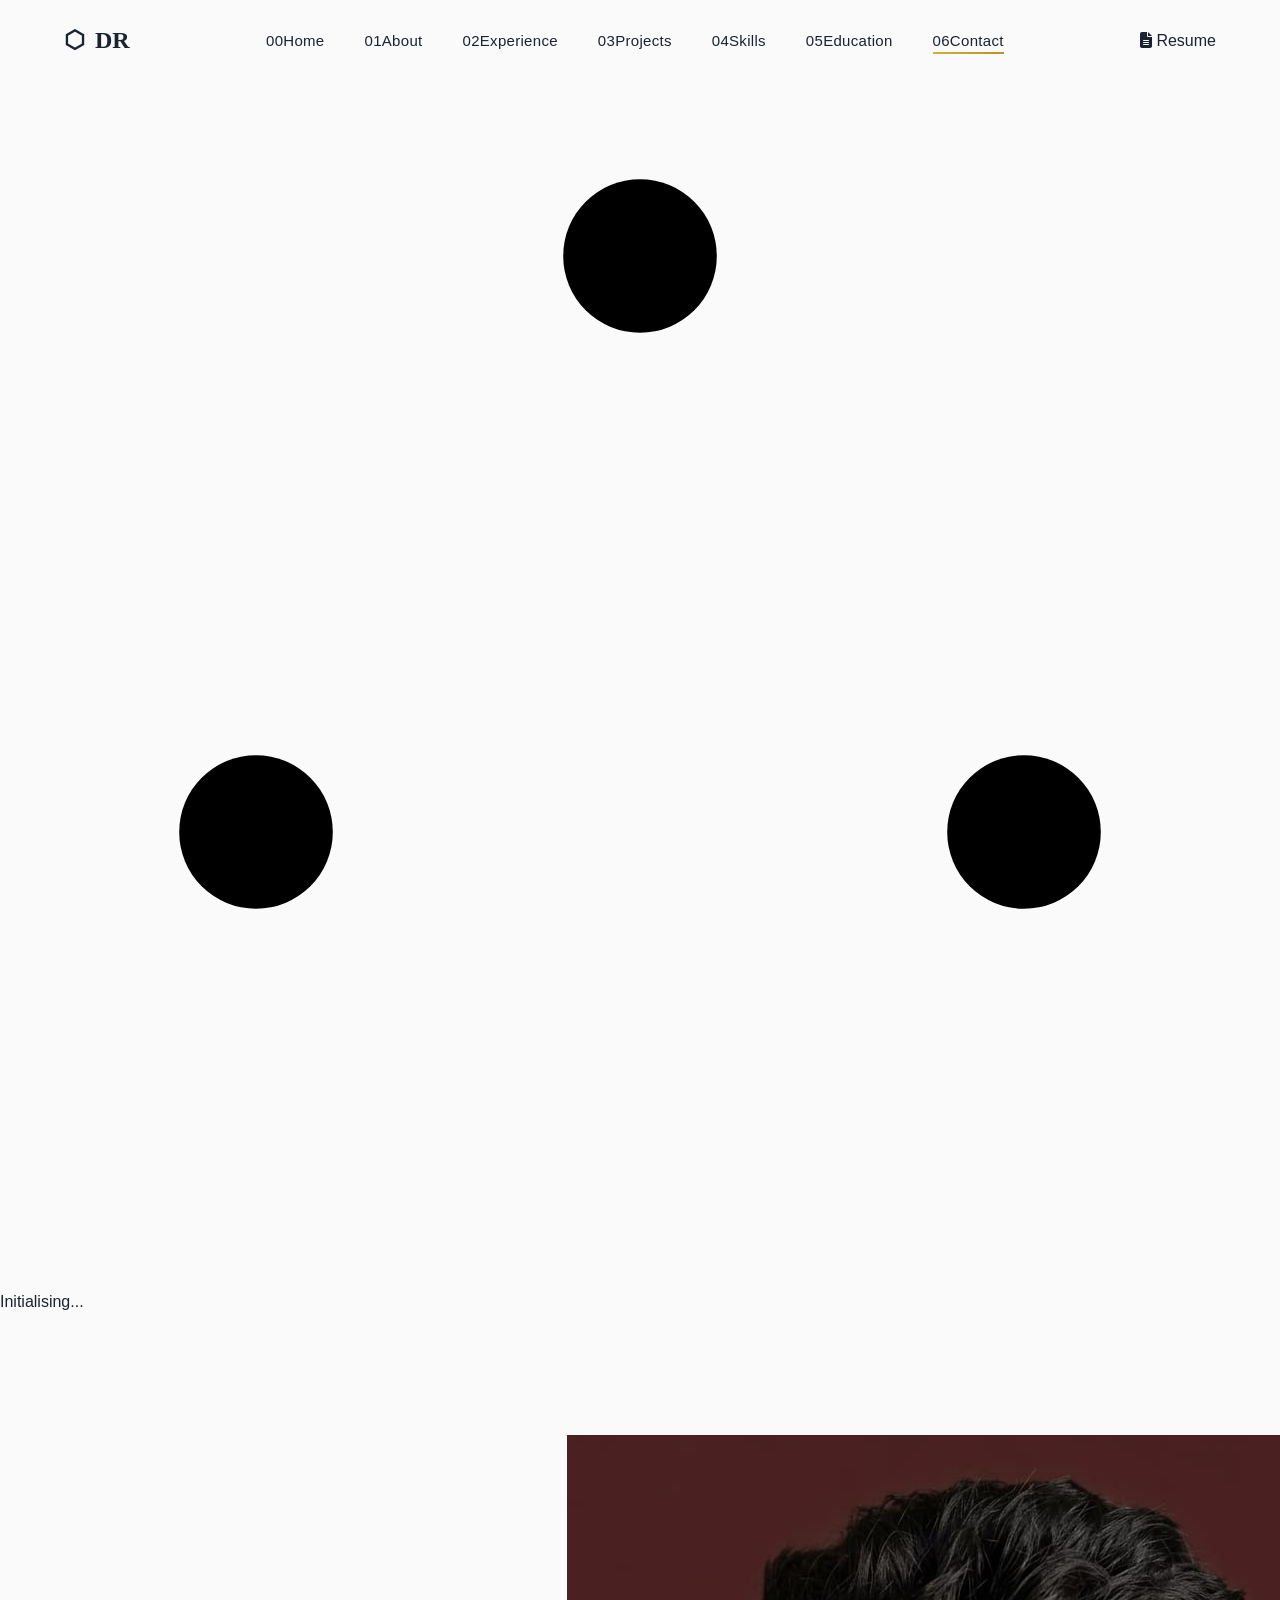
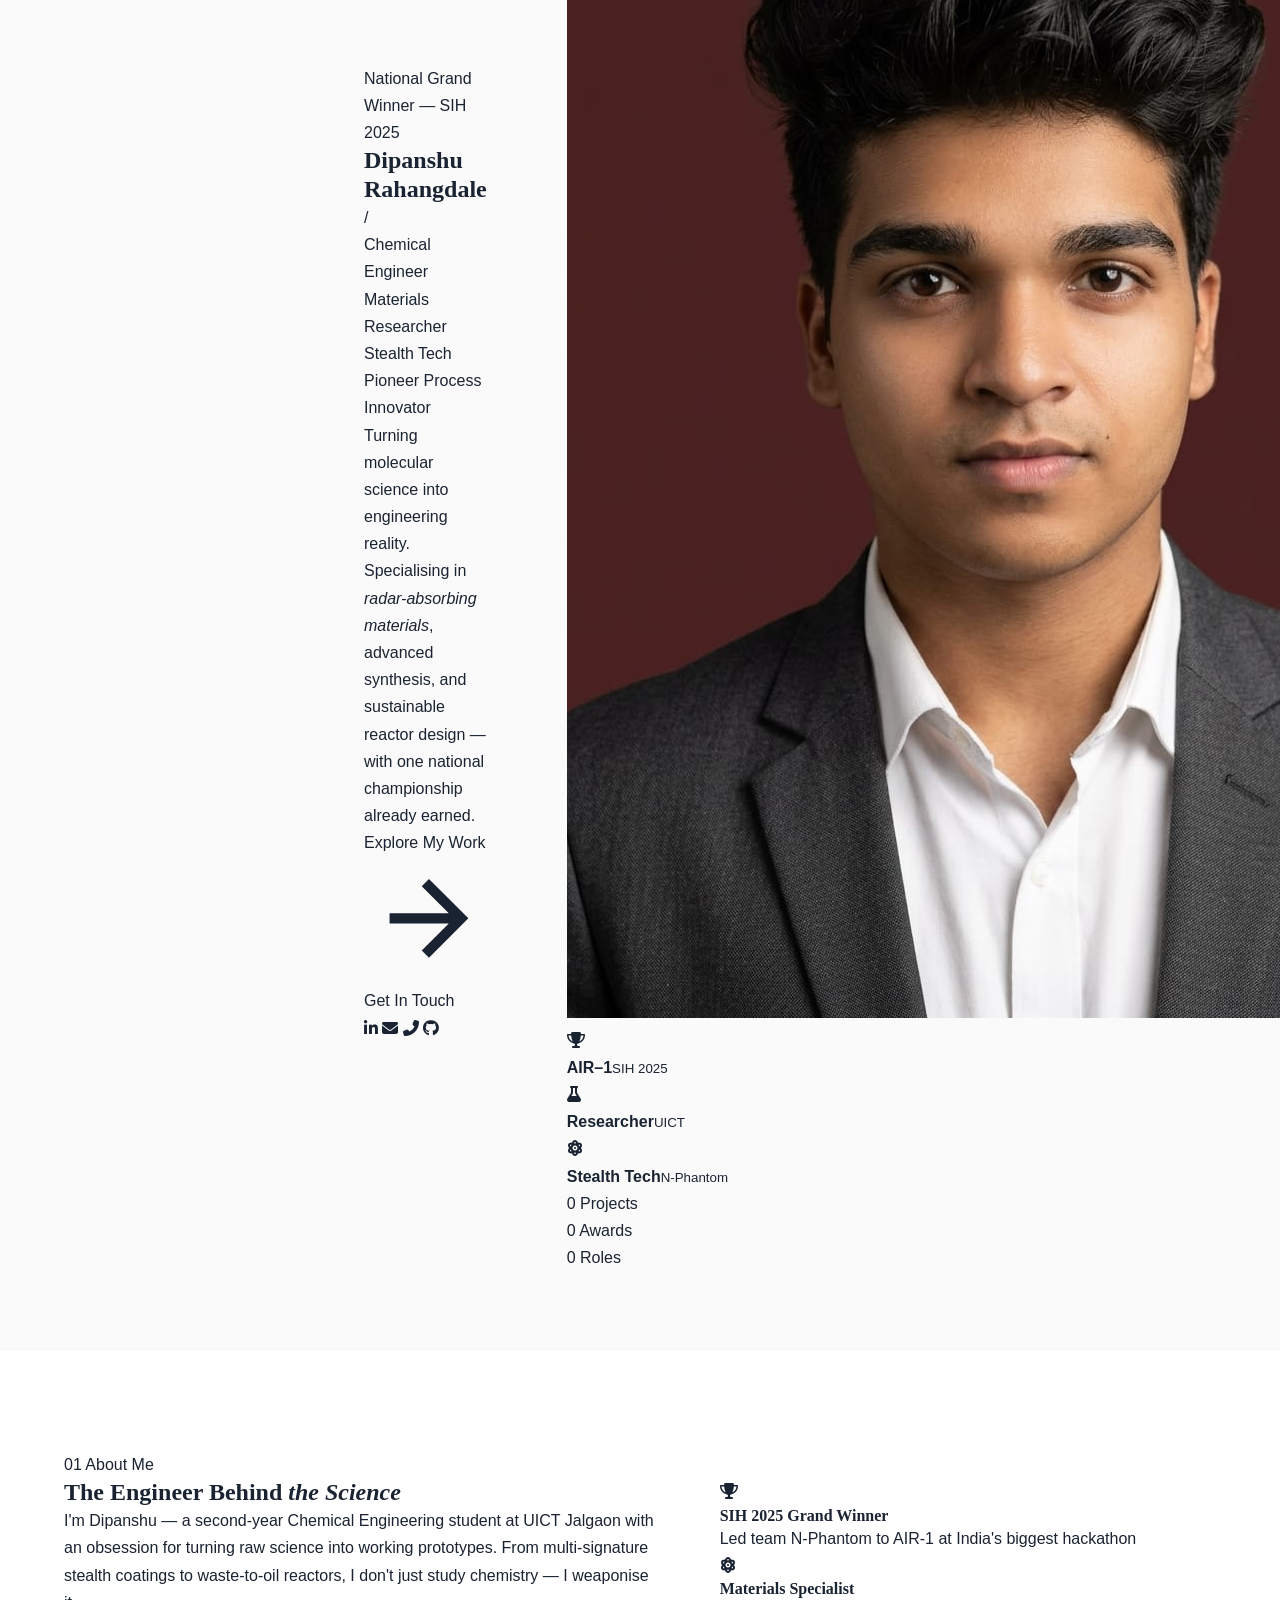
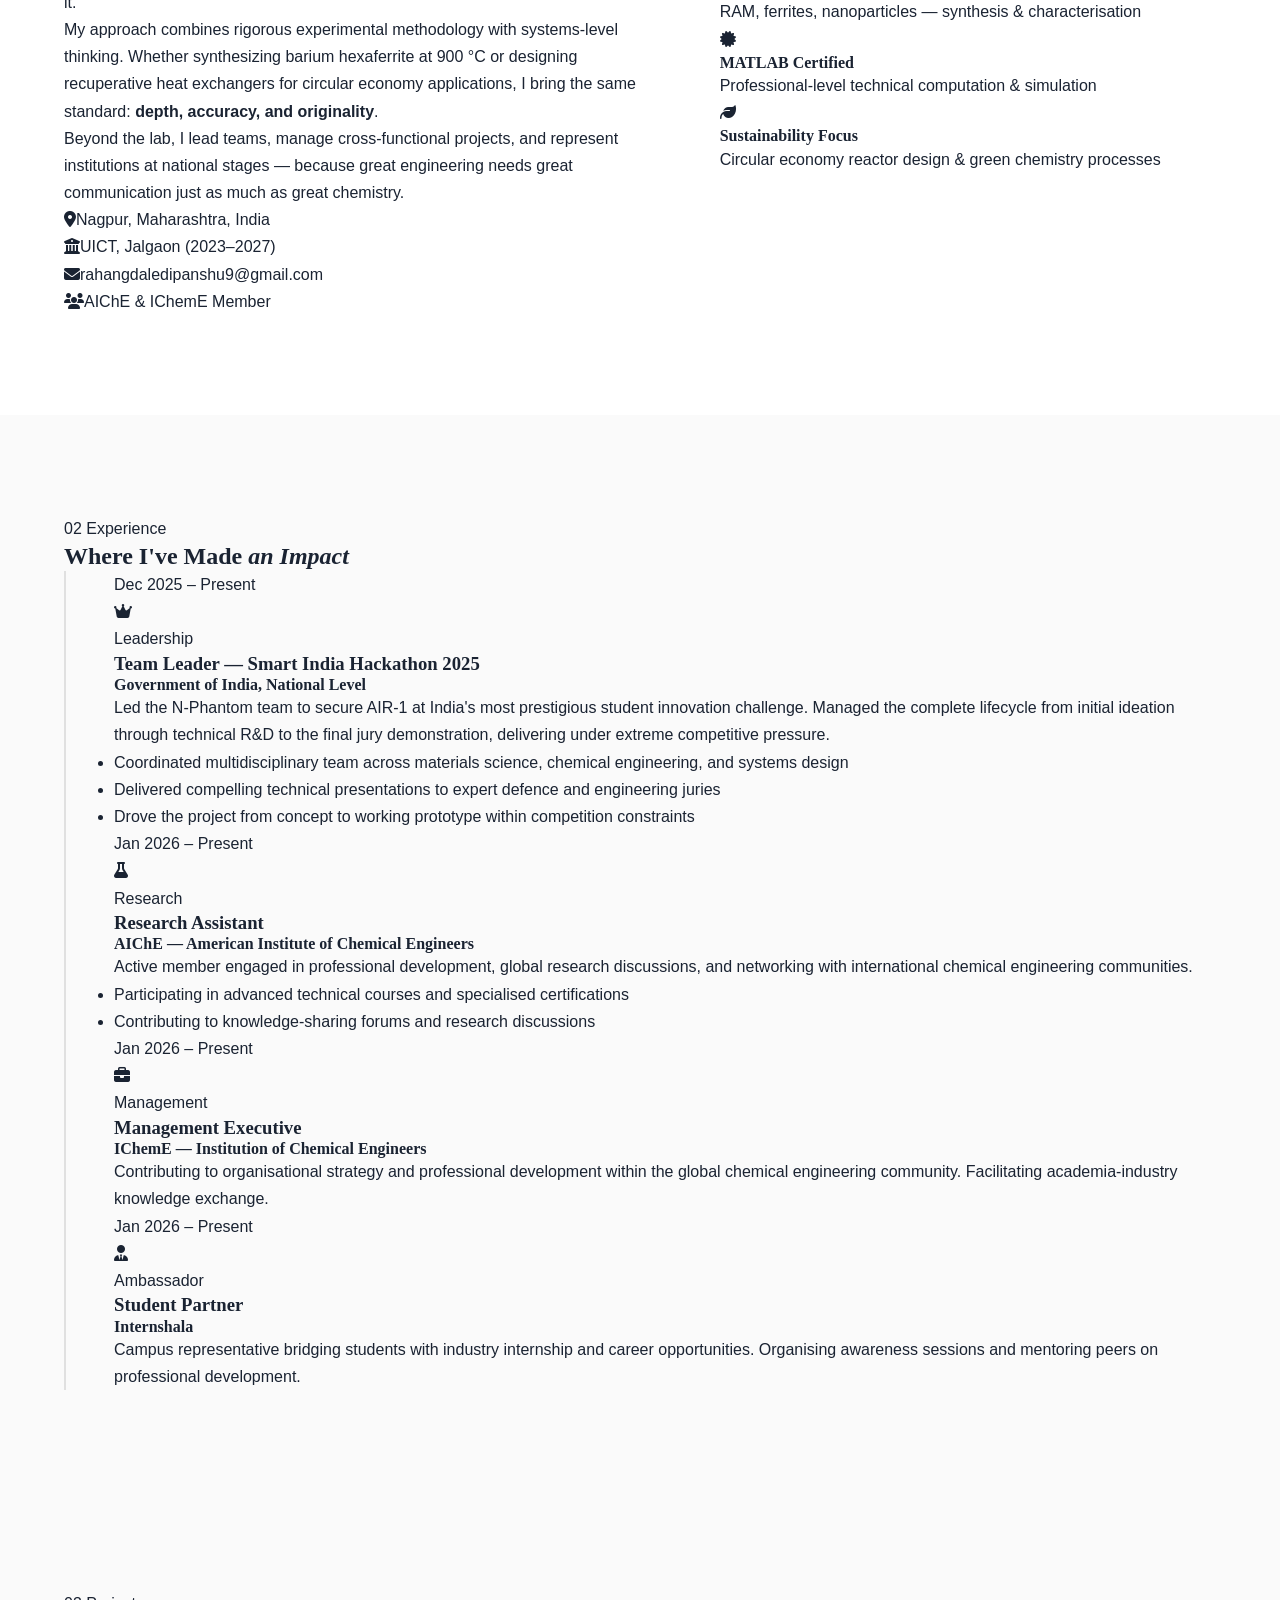
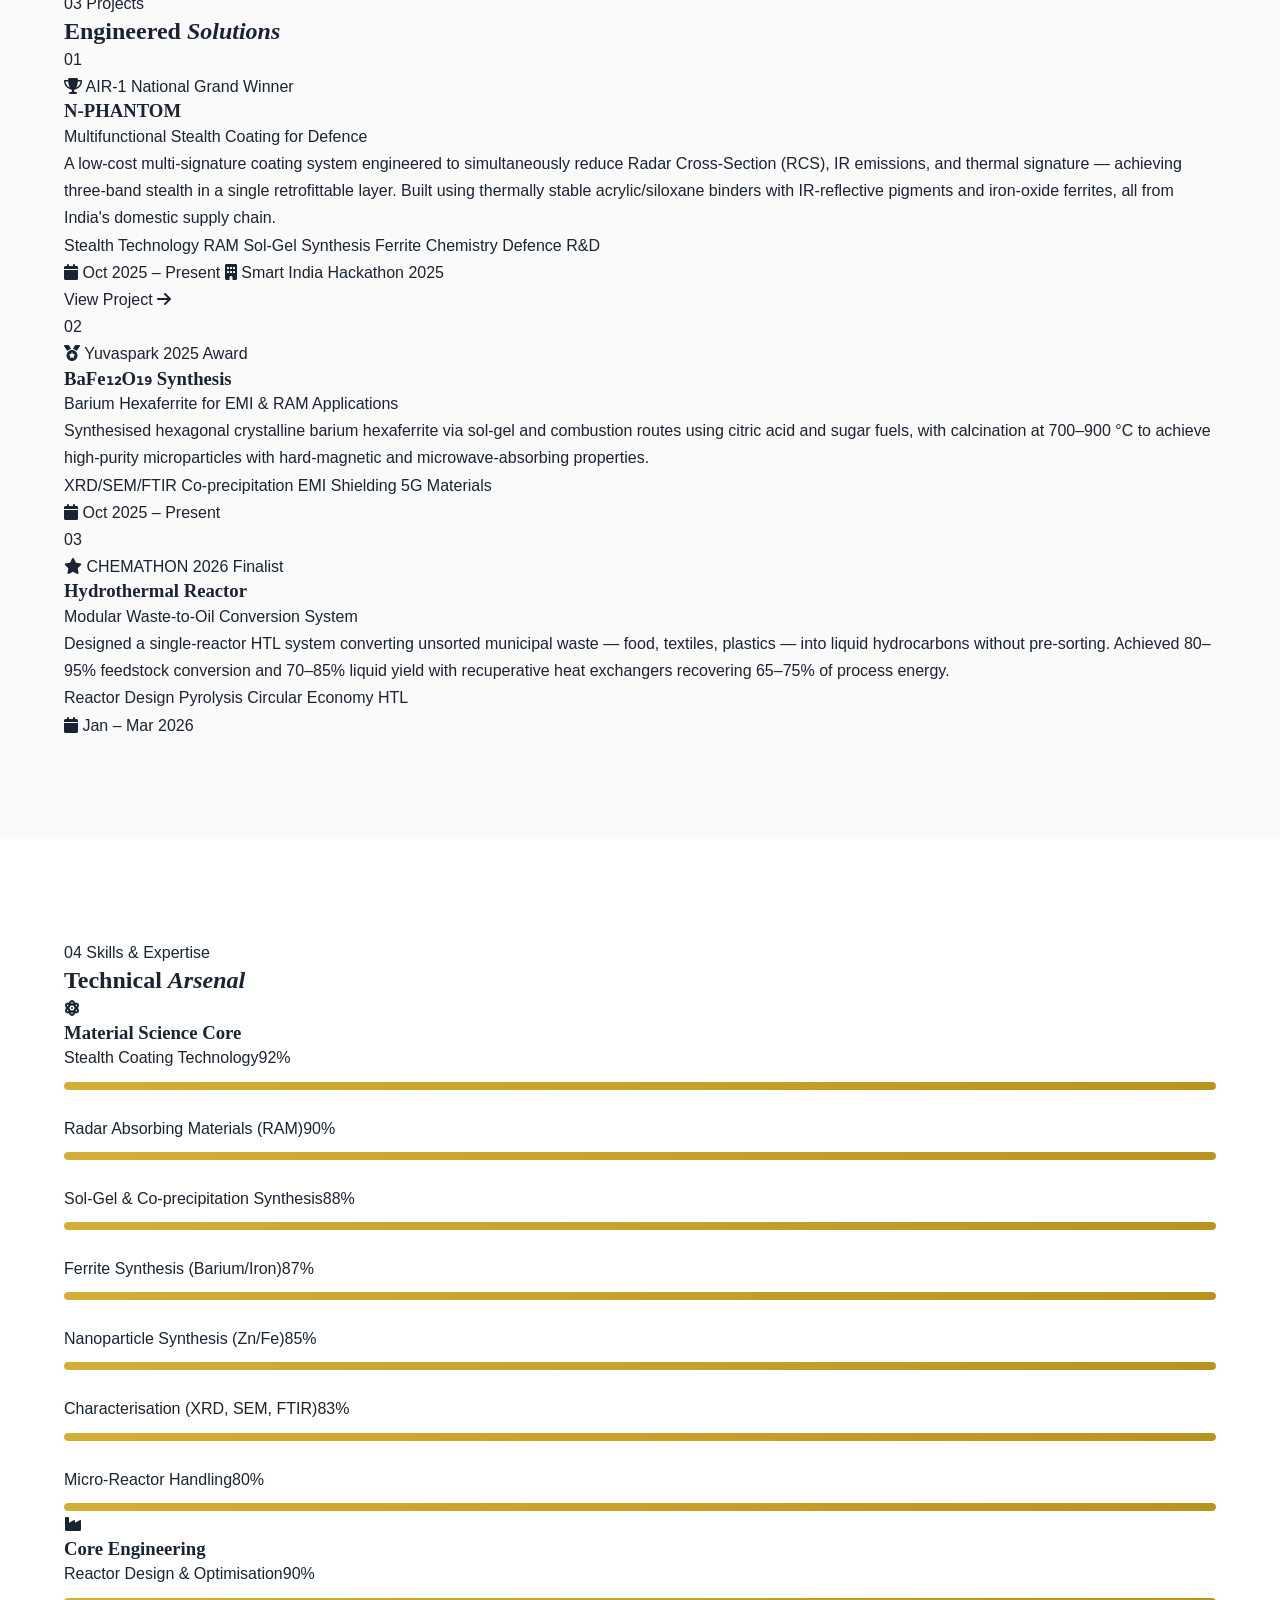
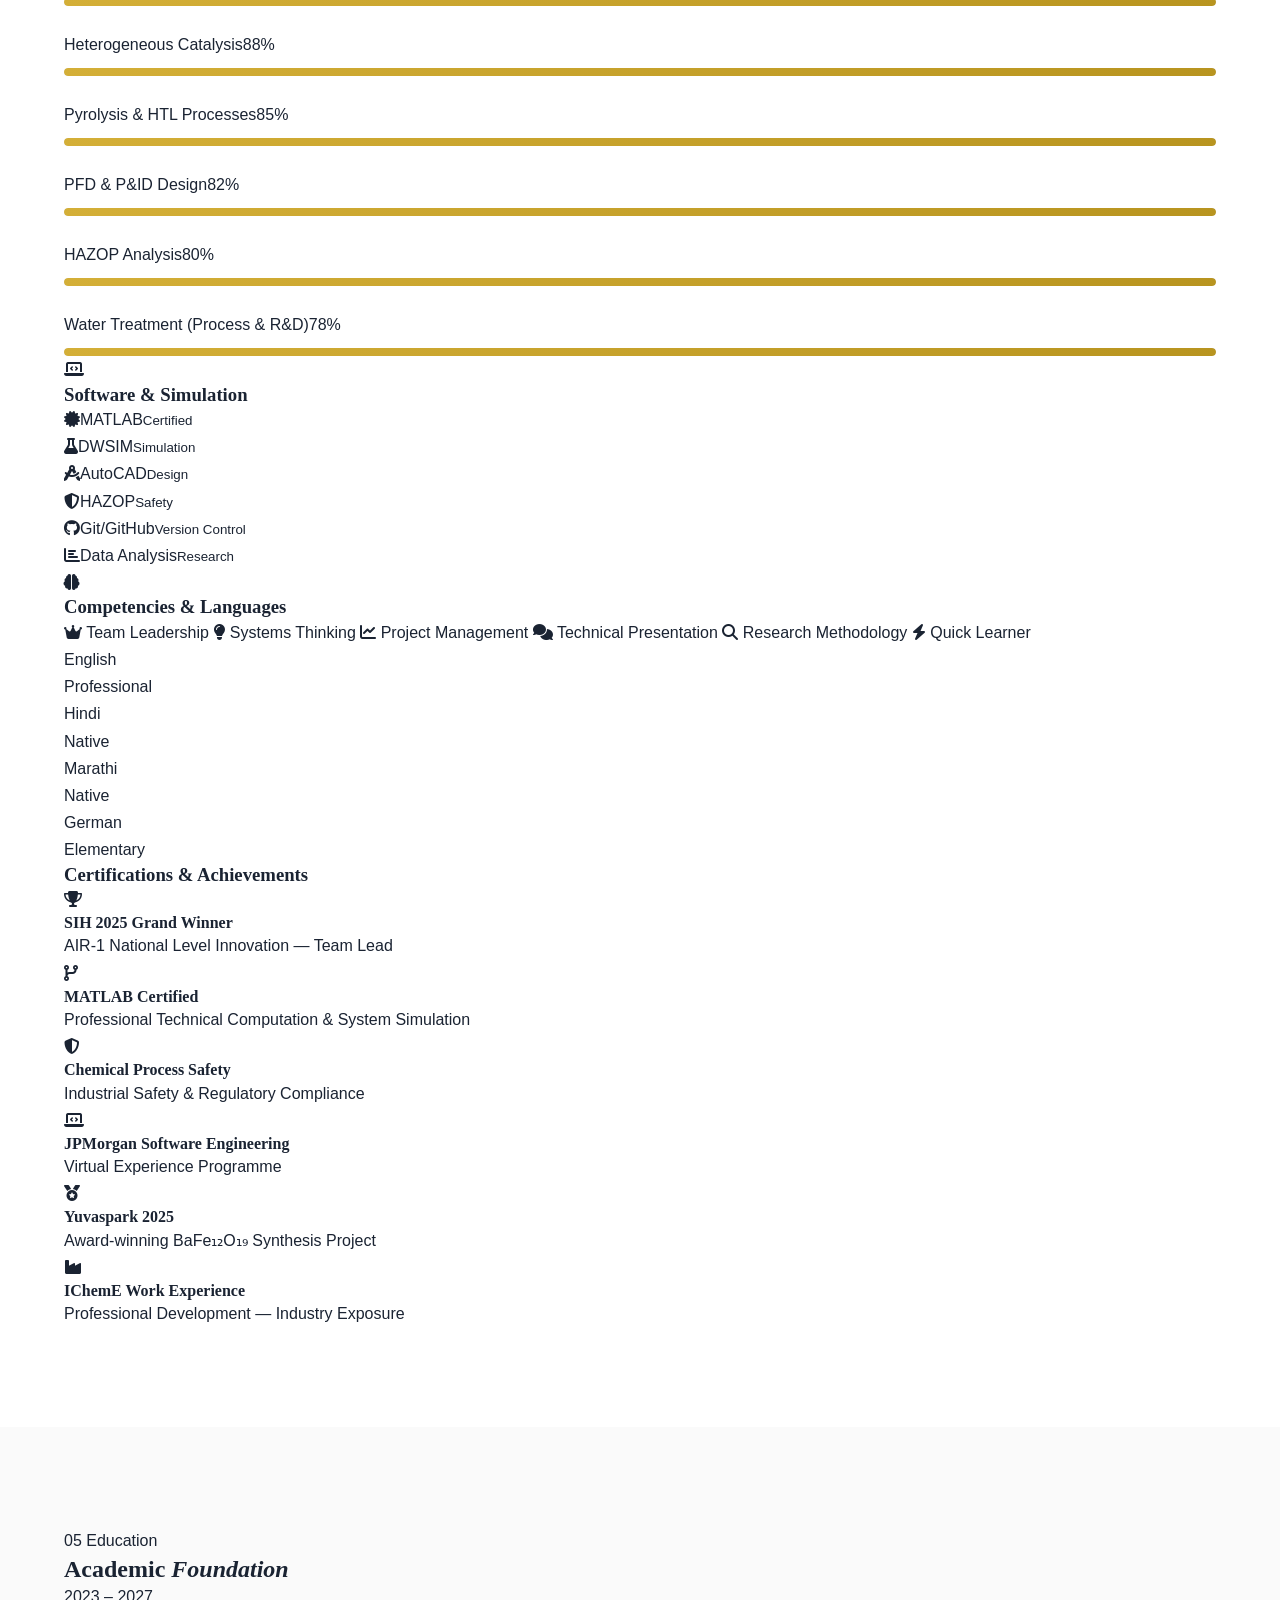
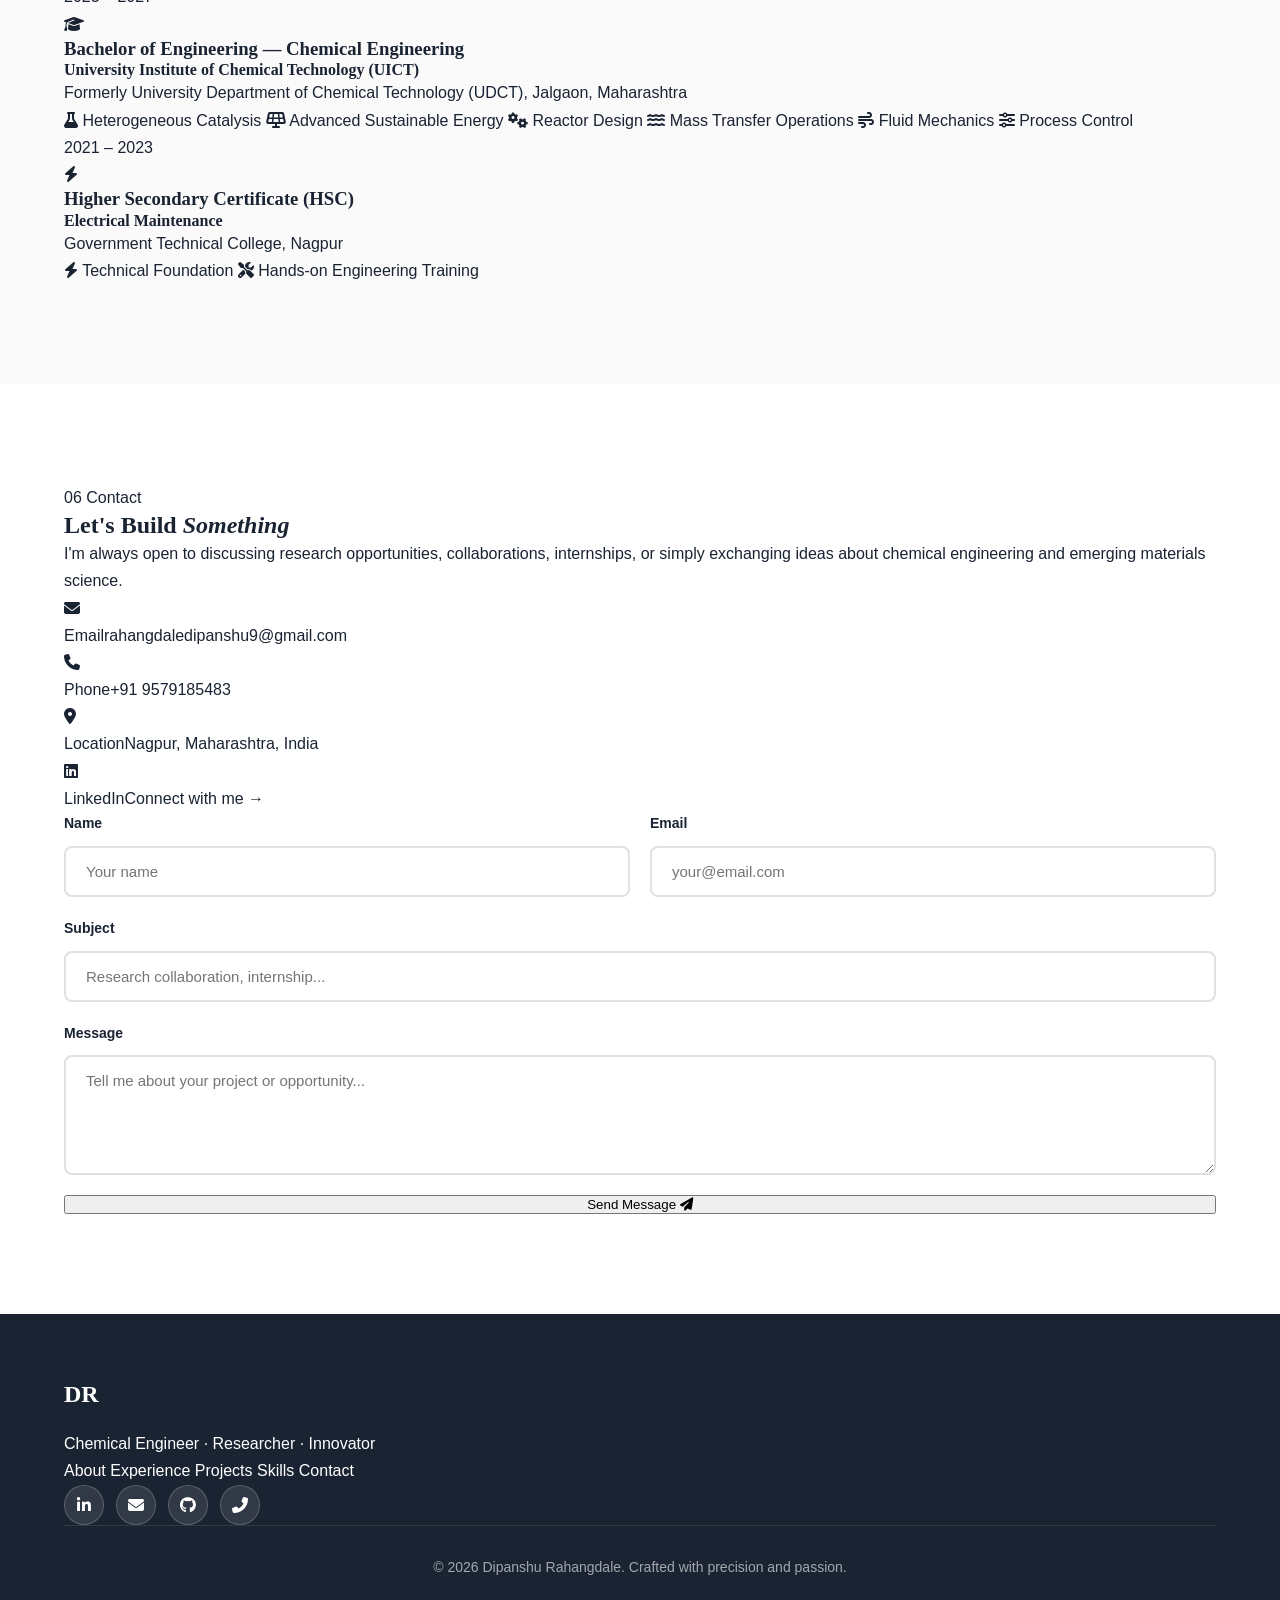
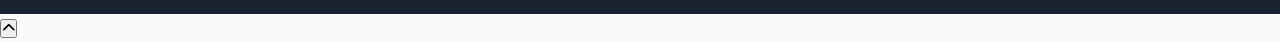
==== commit 23ac8179: "Update index.html" ====
--- a/index.html
+++ b/index.html
@@ -4,864 +4,599 @@
     <meta charset="UTF-8">
     <meta name="viewport" content="width=device-width, initial-scale=1.0">
     <title>Dipanshu Rahangdale | Chemical Engineer & Researcher</title>
+    <link rel="stylesheet" href="style.css">
     <link rel="stylesheet" href="https://cdnjs.cloudflare.com/ajax/libs/font-awesome/6.4.0/css/all.min.css">
     <link rel="preconnect" href="https://fonts.googleapis.com">
     <link rel="preconnect" href="https://fonts.gstatic.com" crossorigin>
-    <link href="https://fonts.googleapis.com/css2?family=Playfair+Display:wght@400;500;600;700;800&family=Work+Sans:wght@300;400;500;600;700&display=swap" rel="stylesheet">
-<style>
-:root {
-    --primary-color: #1a2332;
-    --primary-light: #2d3e50;
-    --primary-dark: #0f1823;
-    --accent-color: #d4af37;
-    --accent-light: #e8c968;
-    --accent-dark: #b8941f;
-    --white: #ffffff;
-    --off-white: #fafafa;
-    --light-gray: #f5f5f5;
-    --gray: #e0e0e0;
-    --medium-gray: #9e9e9e;
-    --dark-gray: #424242;
-    --black: #1a1a1a;
-    --text-primary: #1a2332;
-    --text-secondary: #5a6c7d;
-    --text-light: #8b98a8;
-    --gradient-primary: linear-gradient(135deg, #1a2332 0%, #2d3e50 100%);
-    --gradient-accent: linear-gradient(135deg, #d4af37 0%, #b8941f 100%);
-    --gradient-overlay: linear-gradient(135deg, rgba(26,35,50,0.95) 0%, rgba(45,62,80,0.85) 100%);
-    --shadow-sm: 0 2px 8px rgba(26,35,50,0.08);
-    --shadow-md: 0 4px 16px rgba(26,35,50,0.12);
-    --shadow-lg: 0 8px 24px rgba(26,35,50,0.15);
-    --shadow-xl: 0 12px 40px rgba(26,35,50,0.2);
-    --font-heading: 'Playfair Display', serif;
-    --font-body: 'Work Sans', sans-serif;
-    --section-padding: 100px 0;
-    --container-padding: 0 5%;
-    --max-width: 1400px;
-    --transition-fast: 0.2s ease;
-    --transition-medium: 0.3s ease;
-    --transition-slow: 0.5s ease;
-    --radius-sm: 8px;
-    --radius-md: 12px;
-    --radius-lg: 16px;
-    --radius-xl: 24px;
-}
-*{margin:0;padding:0;box-sizing:border-box;}
-html{scroll-behavior:smooth;overflow-x:hidden;}
-body{font-family:var(--font-body);color:var(--text-primary);line-height:1.7;background-color:var(--off-white);overflow-x:hidden;}
-::selection{background-color:var(--accent-color);color:var(--white);}
-h1,h2,h3,h4,h5,h6{font-family:var(--font-heading);font-weight:700;line-height:1.2;color:var(--text-primary);}
-a{text-decoration:none;color:inherit;transition:var(--transition-medium);}
-.container{max-width:var(--max-width);margin:0 auto;padding:var(--container-padding);}
-.gradient-text{background:var(--gradient-accent);-webkit-background-clip:text;-webkit-text-fill-color:transparent;background-clip:text;}
-
-/* NAVBAR */
-.navbar{position:fixed;top:0;left:0;right:0;z-index:1000;background:transparent;padding:20px 0;transition:all var(--transition-medium);}
-.navbar.scrolled{background:rgba(255,255,255,0.98);backdrop-filter:blur(20px);box-shadow:var(--shadow-sm);padding:12px 0;}
-.nav-container{max-width:var(--max-width);margin:0 auto;padding:var(--container-padding);display:flex;justify-content:space-between;align-items:center;}
-.logo{display:flex;align-items:center;gap:10px;font-size:24px;font-weight:700;font-family:var(--font-heading);}
-.logo-initial{width:40px;height:40px;background:var(--gradient-primary);color:var(--white);display:flex;align-items:center;justify-content:center;border-radius:var(--radius-sm);font-size:18px;flex-shrink:0;}
-/* Small circular nav avatar */
-.nav-avatar{width:40px;height:40px;border-radius:50%;object-fit:cover;border:2.5px solid var(--accent-color);flex-shrink:0;box-shadow:var(--shadow-sm);}
-.logo-text{color:var(--text-primary);}
-.nav-menu{display:flex;list-style:none;gap:40px;align-items:center;}
-.nav-link{font-size:15px;font-weight:500;color:var(--text-primary);position:relative;padding:5px 0;letter-spacing:0.3px;}
-.nav-link::after{content:'';position:absolute;bottom:0;left:0;width:0;height:2px;background:var(--gradient-accent);transition:width var(--transition-medium);}
-.nav-link:hover::after,.nav-link.active::after{width:100%;}
-.hamburger{display:none;flex-direction:column;gap:5px;cursor:pointer;z-index:1001;}
-.hamburger span{width:28px;height:3px;background:var(--text-primary);border-radius:3px;transition:var(--transition-medium);}
-.hamburger.active span:nth-child(1){transform:rotate(45deg) translate(8px,8px);}
-.hamburger.active span:nth-child(2){opacity:0;}
-.hamburger.active span:nth-child(3){transform:rotate(-45deg) translate(7px,-7px);}
-
-/* HERO */
-.hero{min-height:100vh;display:flex;align-items:center;position:relative;padding:120px 0 80px;overflow:hidden;}
-.hero-background{position:absolute;top:0;left:0;right:0;bottom:0;background:var(--gradient-primary);z-index:-2;}
-.hero-background::after{content:'';position:absolute;top:0;left:0;right:0;bottom:0;background:url('data:image/svg+xml,<svg width="60" height="60" viewBox="0 0 60 60" xmlns="http://www.w3.org/2000/svg"><circle cx="30" cy="30" r="1.5" fill="rgba(255,255,255,0.1)"/></svg>');opacity:0.4;}
-.grid-overlay{position:absolute;top:0;left:0;right:0;bottom:0;background-image:linear-gradient(rgba(255,255,255,0.03) 1px,transparent 1px),linear-gradient(90deg,rgba(255,255,255,0.03) 1px,transparent 1px);background-size:50px 50px;}
-.hero-container{max-width:var(--max-width);margin:0 auto;padding:var(--container-padding);display:grid;grid-template-columns:1fr auto;gap:80px;align-items:center;}
-.hero-badge{display:inline-flex;align-items:center;gap:8px;background:rgba(212,175,55,0.15);border:1px solid var(--accent-color);padding:8px 20px;border-radius:50px;font-size:13px;font-weight:600;color:var(--accent-color);margin-bottom:30px;animation:fadeInUp 0.8s ease 0.2s backwards;}
-.hero-title{font-size:72px;font-weight:800;margin-bottom:25px;color:var(--white);animation:fadeInUp 0.8s ease 0.3s backwards;}
-.title-line{display:block;}
-.hero-subtitle-wrapper{display:flex;align-items:center;gap:15px;margin-bottom:25px;flex-wrap:wrap;animation:fadeInUp 0.8s ease 0.4s backwards;}
-.hero-subtitle{font-size:18px;font-weight:500;color:var(--accent-light);}
-.divider{color:var(--accent-color);font-size:12px;}
-.hero-description{font-size:17px;line-height:1.8;color:rgba(255,255,255,0.85);margin-bottom:40px;max-width:560px;animation:fadeInUp 0.8s ease 0.5s backwards;}
-.hero-buttons{display:flex;gap:20px;margin-bottom:50px;animation:fadeInUp 0.8s ease 0.6s backwards;}
-.btn{display:inline-flex;align-items:center;gap:10px;padding:16px 32px;border-radius:var(--radius-md);font-weight:600;font-size:15px;transition:all var(--transition-medium);cursor:pointer;border:none;font-family:var(--font-body);}
-.btn-primary{background:var(--gradient-accent);color:var(--primary-dark);box-shadow:var(--shadow-md);}
-.btn-primary:hover{transform:translateY(-2px);box-shadow:var(--shadow-lg);}
-.btn-secondary{background:rgba(255,255,255,0.1);color:var(--white);border:2px solid rgba(255,255,255,0.3);backdrop-filter:blur(10px);}
-.btn-secondary:hover{background:rgba(255,255,255,0.2);border-color:rgba(255,255,255,0.5);}
-.social-links{display:flex;gap:15px;animation:fadeInUp 0.8s ease 0.7s backwards;}
-.social-icon{width:45px;height:45px;display:flex;align-items:center;justify-content:center;border-radius:50%;background:rgba(255,255,255,0.1);color:var(--white);border:1px solid rgba(255,255,255,0.2);transition:all var(--transition-medium);backdrop-filter:blur(10px);}
-.social-icon:hover{background:var(--accent-color);border-color:var(--accent-color);transform:translateY(-3px);box-shadow:var(--shadow-md);}
-
-/* HERO IMAGE - Small circular profile */
-.hero-image-wrapper{display:flex;flex-direction:column;align-items:center;animation:fadeInRight 1s ease 0.5s backwards;flex-shrink:0;}
-.image-container{position:relative;width:240px;height:240px;cursor:pointer;border-radius:50%;overflow:hidden;box-shadow:0 0 0 5px rgba(212,175,55,0.4), var(--shadow-xl);transition:box-shadow var(--transition-medium);}
-.image-container:hover{box-shadow:0 0 0 7px rgba(212,175,55,0.6), var(--shadow-xl);}
-.image-placeholder{width:100%;height:100%;background:rgba(255,255,255,0.08);border:2px dashed rgba(255,255,255,0.3);display:flex;flex-direction:column;align-items:center;justify-content:center;gap:8px;color:rgba(255,255,255,0.75);transition:all var(--transition-medium);border-radius:50%;}
-.image-placeholder:hover{background:rgba(255,255,255,0.14);border-color:var(--accent-color);}
-.image-placeholder i{font-size:52px;}
-.image-placeholder p{font-size:13px;font-weight:500;}
-.image-placeholder .hint{font-size:11px;opacity:0.55;margin-top:-4px;}
-.profile-image{width:100%;height:100%;object-fit:cover;object-position:center top;border-radius:50%;}
-
-/* URL input below photo */
-.photo-url-row{display:flex;align-items:center;gap:8px;margin-top:14px;width:240px;}
-.photo-url-row input{flex:1;padding:8px 14px;border-radius:30px;border:1.5px solid rgba(255,255,255,0.22);background:rgba(255,255,255,0.1);backdrop-filter:blur(10px);color:#fff;font-size:12px;outline:none;font-family:var(--font-body);transition:border-color var(--transition-fast);}
-.photo-url-row input::placeholder{color:rgba(255,255,255,0.4);}
-.photo-url-row input:focus{border-color:var(--accent-color);}
-.photo-url-row button{width:32px;height:32px;border-radius:50%;border:none;background:var(--gradient-accent);color:var(--primary-dark);font-size:13px;cursor:pointer;display:flex;align-items:center;justify-content:center;flex-shrink:0;transition:transform var(--transition-fast),box-shadow var(--transition-fast);}
-.photo-url-row button:hover{transform:scale(1.1);box-shadow:var(--shadow-md);}
-.photo-hint{font-size:11px;color:rgba(255,255,255,0.4);margin-top:6px;text-align:center;}
-
-.image-decoration{position:absolute;top:-20px;right:-20px;width:100%;height:100%;z-index:-1;pointer-events:none;}
-.decoration-circle{position:absolute;top:50%;right:-30px;width:150px;height:150px;border-radius:50%;background:var(--gradient-accent);opacity:0.2;filter:blur(40px);}
-.scroll-indicator{position:absolute;bottom:40px;left:50%;transform:translateX(-50%);display:flex;flex-direction:column;align-items:center;gap:10px;color:rgba(255,255,255,0.6);font-size:13px;font-weight:500;animation:fadeIn 1s ease 1.5s backwards;}
-.scroll-line{width:2px;height:40px;background:linear-gradient(to bottom,var(--accent-color),transparent);animation:scrollAnim 2s ease-in-out infinite;}
-@keyframes scrollAnim{0%,100%{transform:translateY(0);opacity:0;}50%{transform:translateY(10px);opacity:1;}}
-
-/* SECTIONS */
-section{padding:var(--section-padding);position:relative;}
-.section-header{display:flex;align-items:center;gap:30px;margin-bottom:60px;}
-.section-number{font-size:72px;font-weight:800;font-family:var(--font-heading);color:var(--gray);opacity:0.3;line-height:1;}
-.section-title{font-size:48px;font-weight:700;color:var(--text-primary);}
-
-/* ABOUT */
-.about{background:var(--white);}
-.about-grid{display:grid;grid-template-columns:1.2fr 1fr;gap:60px;}
-.about-intro h3{font-size:32px;margin-bottom:20px;}
-.lead-text{font-size:20px;color:var(--text-secondary);line-height:1.8;margin-bottom:30px;}
-.about-details p{font-size:16px;color:var(--text-secondary);margin-bottom:20px;line-height:1.8;}
-.about-details strong{color:var(--text-primary);font-weight:600;}
-.about-highlights{display:grid;grid-template-columns:1fr 1fr;gap:20px;}
-.highlight-card{background:var(--light-gray);padding:30px;border-radius:var(--radius-lg);transition:all var(--transition-medium);opacity:0;transform:translateY(30px);}
-.highlight-card.animate-in{opacity:1;transform:translateY(0);}
-.highlight-card:hover{transform:translateY(-5px);box-shadow:var(--shadow-md);}
-.highlight-icon{width:60px;height:60px;background:var(--gradient-accent);color:var(--white);border-radius:var(--radius-md);display:flex;align-items:center;justify-content:center;font-size:24px;margin-bottom:20px;}
-.highlight-card h4{font-size:20px;margin-bottom:10px;}
-.highlight-card p{font-size:14px;color:var(--text-secondary);line-height:1.6;}
-
-/* EXPERIENCE */
-.experience{background:var(--off-white);}
-.timeline{position:relative;padding-left:50px;}
-.timeline::before{content:'';position:absolute;left:0;top:0;bottom:0;width:2px;background:var(--gray);}
-.timeline-item{position:relative;margin-bottom:50px;opacity:0;transform:translateY(30px);transition:all 0.6s ease;}
-.timeline-item.animate-in{opacity:1;transform:translateY(0);}
-.timeline-marker{position:absolute;left:-56px;top:0;width:12px;height:12px;background:var(--accent-color);border-radius:50%;border:3px solid var(--white);box-shadow:var(--shadow-sm);z-index:2;}
-.timeline-item::before{content:attr(data-date);position:absolute;left:-220px;top:-5px;font-size:14px;font-weight:600;color:var(--text-light);white-space:nowrap;}
-.timeline-content{background:var(--white);padding:35px;border-radius:var(--radius-lg);box-shadow:var(--shadow-sm);transition:all var(--transition-medium);}
-.timeline-content:hover{box-shadow:var(--shadow-md);transform:translateX(5px);}
-.timeline-tag{display:inline-block;background:var(--gradient-accent);color:var(--white);padding:6px 16px;border-radius:50px;font-size:12px;font-weight:600;margin-bottom:15px;text-transform:uppercase;letter-spacing:0.5px;}
-.timeline-content h3{font-size:24px;margin-bottom:8px;}
-.timeline-content h4{font-size:18px;color:var(--accent-dark);margin-bottom:15px;font-weight:600;}
-.timeline-description{font-size:16px;color:var(--text-secondary);line-height:1.7;margin-bottom:20px;}
-.timeline-achievements{list-style:none;padding:0;}
-.timeline-achievements li{position:relative;padding-left:25px;margin-bottom:12px;font-size:15px;color:var(--text-secondary);line-height:1.6;}
-.timeline-achievements li::before{content:'▹';position:absolute;left:0;color:var(--accent-color);font-size:18px;}
-
-/* SKILLS */
-.skills{background:var(--white);}
-.skills-grid{display:grid;grid-template-columns:repeat(2,1fr);gap:30px;}
-.skill-category{background:var(--light-gray);padding:40px;border-radius:var(--radius-lg);opacity:0;transform:translateY(30px);transition:all 0.6s ease;}
-.skill-category.animate-in{opacity:1;transform:translateY(0);}
-.skill-category.full-width{grid-column:1/-1;}
-.category-header{display:flex;align-items:center;gap:20px;margin-bottom:30px;}
-.category-icon{width:60px;height:60px;background:var(--gradient-primary);color:var(--white);border-radius:var(--radius-md);display:flex;align-items:center;justify-content:center;font-size:24px;}
-.category-header h3{font-size:24px;}
-.skill-list{display:flex;flex-direction:column;gap:25px;}
-.skill-item{display:flex;flex-direction:column;gap:10px;}
-.skill-name{font-size:16px;font-weight:600;}
-.skill-bar{height:8px;background:var(--gray);border-radius:50px;overflow:hidden;}
-.skill-progress{height:100%;background:var(--gradient-accent);border-radius:50px;transition:width 1s ease;}
-.skill-tags-modern{display:flex;flex-wrap:wrap;gap:12px;}
-.skill-tag-pro{display:inline-flex;align-items:center;gap:8px;background:var(--white);padding:10px 18px;border-radius:var(--radius-sm);font-size:14px;font-weight:600;color:var(--text-primary);transition:all var(--transition-medium);border:2px solid transparent;}
-.skill-tag-pro:hover{border-color:var(--accent-color);transform:translateY(-2px);}
-.skill-tag-pro i{color:var(--accent-color);}
-.competency-grid{display:grid;grid-template-columns:repeat(3,1fr);gap:20px;}
-.competency-item{display:flex;flex-direction:column;align-items:center;gap:10px;padding:20px;background:var(--white);border-radius:var(--radius-md);text-align:center;transition:all var(--transition-medium);}
-.competency-item:hover{transform:translateY(-3px);box-shadow:var(--shadow-sm);}
-.competency-item i{font-size:28px;color:var(--accent-color);}
-.competency-item span{font-size:14px;font-weight:600;}
-.language-list{display:flex;flex-direction:column;gap:20px;}
-.language-item{display:flex;justify-content:space-between;align-items:center;padding:15px;background:var(--white);border-radius:var(--radius-sm);}
-.language-info{display:flex;flex-direction:column;gap:5px;}
-.language-name{font-size:16px;font-weight:600;}
-.language-level{font-size:13px;color:var(--text-light);}
-.language-dots{display:flex;gap:6px;}
-.dot{width:10px;height:10px;border-radius:50%;background:var(--gray);transition:all var(--transition-medium);}
-.dot.active{background:var(--accent-color);}
-.certifications-grid{display:grid;grid-template-columns:repeat(4,1fr);gap:20px;}
-.cert-card{background:var(--white);padding:30px 20px;border-radius:var(--radius-md);text-align:center;transition:all var(--transition-medium);}
-.cert-card:hover{transform:translateY(-5px);box-shadow:var(--shadow-md);}
-.cert-icon{font-size:36px;color:var(--accent-color);margin-bottom:15px;}
-.cert-card h4{font-size:16px;margin-bottom:8px;}
-.cert-card p{font-size:13px;color:var(--text-light);}
-
-/* EDUCATION */
-.education{background:var(--off-white);}
-.education-timeline{display:flex;flex-direction:column;gap:30px;}
-.education-card{display:flex;gap:30px;background:var(--white);padding:40px;border-radius:var(--radius-lg);box-shadow:var(--shadow-sm);transition:all var(--transition-medium);opacity:0;transform:translateY(30px);}
-.education-card.animate-in{opacity:1;transform:translateY(0);}
-.education-card:hover{box-shadow:var(--shadow-md);transform:translateY(-5px);}
-.education-year{font-size:18px;font-weight:700;color:var(--accent-color);min-width:120px;font-family:var(--font-heading);}
-.education-content{flex:1;display:flex;gap:30px;}
-.education-icon-wrapper{width:70px;height:70px;background:var(--gradient-primary);color:var(--white);border-radius:var(--radius-md);display:flex;align-items:center;justify-content:center;font-size:30px;flex-shrink:0;}
-.education-details h3{font-size:26px;margin-bottom:8px;}
-.education-details h4{font-size:20px;color:var(--accent-dark);margin-bottom:12px;font-weight:600;}
-.institution{font-size:16px;color:var(--text-secondary);margin-bottom:5px;font-weight:500;}
-.formerly{font-size:14px;color:var(--text-light);margin-bottom:20px;font-style:italic;}
-.education-highlights{display:flex;flex-wrap:wrap;gap:10px;margin-top:15px;}
-.edu-badge{display:inline-flex;align-items:center;gap:6px;background:var(--light-gray);padding:8px 15px;border-radius:50px;font-size:13px;font-weight:600;}
-.edu-badge i{color:var(--accent-color);font-size:14px;}
-
-/* CONTACT */
-.contact{background:var(--white);}
-.contact-wrapper{display:grid;grid-template-columns:1fr 1.2fr;gap:60px;}
-.contact-intro h3{font-size:32px;margin-bottom:20px;}
-.contact-intro>p{font-size:17px;color:var(--text-secondary);line-height:1.8;margin-bottom:40px;}
-.contact-methods{display:flex;flex-direction:column;gap:20px;}
-.contact-method{display:flex;align-items:center;gap:20px;padding:20px;background:var(--light-gray);border-radius:var(--radius-md);transition:all var(--transition-medium);text-decoration:none;color:inherit;}
-.contact-method:hover{background:var(--gradient-primary);color:var(--white);transform:translateX(5px);}
-.contact-method:hover .method-icon{background:var(--white);color:var(--primary-color);}
-.method-icon{width:50px;height:50px;background:var(--accent-color);color:var(--white);border-radius:var(--radius-sm);display:flex;align-items:center;justify-content:center;font-size:20px;flex-shrink:0;transition:all var(--transition-medium);}
-.method-details{display:flex;flex-direction:column;gap:5px;}
-.method-label{font-size:13px;font-weight:600;text-transform:uppercase;letter-spacing:0.5px;opacity:0.7;}
-.method-value{font-size:16px;font-weight:600;}
-.contact-form-wrapper{background:var(--light-gray);padding:40px;border-radius:var(--radius-lg);}
-.contact-form{display:flex;flex-direction:column;gap:20px;}
-.form-row{display:grid;grid-template-columns:1fr 1fr;gap:20px;}
-.form-group{display:flex;flex-direction:column;gap:10px;}
-.form-group label{font-size:14px;font-weight:600;}
-.form-group input,.form-group textarea{padding:15px 20px;border:2px solid var(--gray);border-radius:var(--radius-sm);font-size:15px;font-family:var(--font-body);color:var(--text-primary);background:var(--white);transition:all var(--transition-medium);}
-.form-group input:focus,.form-group textarea:focus{outline:none;border-color:var(--accent-color);box-shadow:0 0 0 3px rgba(212,175,55,0.1);}
-.form-group textarea{resize:vertical;min-height:120px;}
-.btn-submit{width:100%;margin-top:10px;}
-
-/* FOOTER */
-.footer{background:var(--primary-color);color:var(--white);padding:60px 0 30px;}
-.footer-content{display:grid;grid-template-columns:1.5fr 1fr 1fr;gap:60px;margin-bottom:40px;}
-.footer-logo{display:flex;align-items:center;gap:10px;font-size:24px;font-weight:700;font-family:var(--font-heading);margin-bottom:15px;}
-.footer-logo .logo-initial{background:var(--gradient-accent);}
-.footer-tagline{color:rgba(255,255,255,0.7);font-size:15px;line-height:1.6;}
-.footer-section h4{font-size:18px;margin-bottom:20px;color:var(--accent-color);}
-.footer-section ul{list-style:none;}
-.footer-section ul li{margin-bottom:12px;}
-.footer-section a{color:rgba(255,255,255,0.7);font-size:15px;transition:var(--transition-medium);}
-.footer-section a:hover{color:var(--accent-color);padding-left:5px;}
-.footer-social{display:flex;gap:12px;}
-.footer-social a{width:40px;height:40px;display:flex;align-items:center;justify-content:center;border-radius:50%;background:rgba(255,255,255,0.1);border:1px solid rgba(255,255,255,0.2);transition:all var(--transition-medium);}
-.footer-social a:hover{background:var(--accent-color);border-color:var(--accent-color);transform:translateY(-3px);}
-.footer-bottom{text-align:center;padding-top:30px;border-top:1px solid rgba(255,255,255,0.1);}
-.footer-bottom p{color:rgba(255,255,255,0.6);font-size:14px;margin-bottom:5px;}
-.footer-made{color:rgba(255,255,255,0.4);font-size:13px;font-style:italic;}
-
-/* SCROLL TO TOP */
-.scroll-to-top{position:fixed;bottom:30px;right:30px;width:55px;height:55px;background:var(--gradient-accent);color:var(--primary-dark);border:none;border-radius:50%;cursor:pointer;opacity:0;visibility:hidden;transition:all var(--transition-medium);box-shadow:var(--shadow-lg);z-index:999;font-size:18px;}
-.scroll-to-top.visible{opacity:1;visibility:visible;}
-.scroll-to-top:hover{transform:translateY(-5px);box-shadow:var(--shadow-xl);}
-
-/* ANIMATIONS */
-@keyframes fadeIn{from{opacity:0;}to{opacity:1;}}
-@keyframes fadeInUp{from{opacity:0;transform:translateY(30px);}to{opacity:1;transform:translateY(0);}}
-@keyframes fadeInRight{from{opacity:0;transform:translateX(30px);}to{opacity:1;transform:translateX(0);}}
-
-/* RESPONSIVE */
-@media(max-width:1200px){
-    :root{--section-padding:80px 0;}
-    .hero-title{font-size:60px;}
-    .section-title{font-size:40px;}
-    .about-grid{grid-template-columns:1fr;}
-    .skills-grid{grid-template-columns:1fr;}
-    .competency-grid{grid-template-columns:repeat(2,1fr);}
-    .certifications-grid{grid-template-columns:repeat(2,1fr);}
-}
-@media(max-width:968px){
-    .nav-menu{position:fixed;top:0;right:-100%;width:300px;height:100vh;background:var(--white);flex-direction:column;padding:100px 40px;gap:30px;box-shadow:var(--shadow-xl);transition:right var(--transition-medium);z-index:999;}
-    .nav-menu.active{right:0;}
-    .hamburger{display:flex;}
-    .hero-container{grid-template-columns:1fr;gap:40px;text-align:center;}
-    .hero-image-wrapper{order:-1;}
-    .hero-title{font-size:48px;}
-    .hero-subtitle-wrapper{justify-content:center;}
-    .hero-description{margin-left:auto;margin-right:auto;}
-    .hero-buttons{justify-content:center;flex-wrap:wrap;}
-    .social-links{justify-content:center;}
-    .image-container{width:180px;height:180px;}
-    .photo-url-row{width:200px;}
-    .timeline::before{left:10px;}
-    .timeline{padding-left:40px;}
-    .timeline-marker{left:4px;}
-    .timeline-item::before{position:static;display:block;margin-bottom:10px;}
-    .contact-wrapper{grid-template-columns:1fr;}
-    .footer-content{grid-template-columns:1fr;gap:40px;}
-}
-@media(max-width:640px){
-    :root{--section-padding:60px 0;}
-    .hero-title{font-size:36px;}
-    .section-number{font-size:48px;}
-    .section-title{font-size:32px;}
-    .section-header{gap:15px;margin-bottom:40px;}
-    .about-highlights{grid-template-columns:1fr;}
-    .competency-grid{grid-template-columns:1fr;}
-    .certifications-grid{grid-template-columns:1fr;}
-    .form-row{grid-template-columns:1fr;}
-    .education-content{flex-direction:column;gap:20px;}
-    .education-year{min-width:auto;}
-    .hero-buttons{flex-direction:column;width:100%;}
-    .btn{width:100%;justify-content:center;}
-}
-</style>
+    <link href="https://fonts.googleapis.com/css2?family=Cormorant+Garamond:ital,wght@0,300;0,400;0,500;0,600;0,700;1,400&family=Syne:wght@400;500;600;700;800&family=Space+Mono:wght@400;700&display=swap" rel="stylesheet">
 </head>
 <body>
-    <!-- Navigation -->
-    <nav class="navbar" id="navbar">
-        <div class="nav-container">
-            <a href="#home" class="logo">
-                <span class="logo-initial" id="navLogoInitial">D</span>
-                <img id="navAvatar" class="nav-avatar" style="display:none;" alt="Dipanshu">
-                <span class="logo-text">ipanshu Rahangdale</span>
-            </a>
-            <ul class="nav-menu" id="navMenu">
-                <li><a href="#home" class="nav-link active">Home</a></li>
-                <li><a href="#about" class="nav-link">About</a></li>
-                <li><a href="#experience" class="nav-link">Experience</a></li>
-                <li><a href="#skills" class="nav-link">Expertise</a></li>
-                <li><a href="#education" class="nav-link">Education</a></li>
-                <li><a href="#contact" class="nav-link">Contact</a></li>
-            </ul>
-            <div class="hamburger" id="hamburger">
-                <span></span><span></span><span></span>
-            </div>
-        </div>
-    </nav>
-
-    <!-- Hero Section -->
-    <section id="home" class="hero">
-        <div class="hero-background"><div class="grid-overlay"></div></div>
-        <div class="hero-container">
-            <div class="hero-content">
-                <div class="hero-badge"><i class="fas fa-award"></i><span>SIH 2025 Winner</span></div>
-                <h1 class="hero-title">
-                    <span class="title-line">Dipanshu</span>
-                    <span class="title-line gradient-text">Rahangdale</span>
-                </h1>
-                <div class="hero-subtitle-wrapper">
-                    <p class="hero-subtitle">Chemical Engineer</p>
-                    <span class="divider">•</span>
-                    <p class="hero-subtitle">Researcher</p>
-                    <span class="divider">•</span>
-                    <p class="hero-subtitle">Innovator</p>
-                </div>
-                <p class="hero-description">A passionate researcher with expertise in reactor design, pyrolysis, and heterogeneous catalysis. Transforming complex chemical processes into innovative solutions through applied research and advanced materials science.</p>
-                <div class="hero-buttons">
-                    <a href="#contact" class="btn btn-primary"><span>Let's Connect</span><i class="fas fa-arrow-right"></i></a>
-                    <a href="#experience" class="btn btn-secondary"><span>Explore My Work</span></a>
-                </div>
-                <div class="social-links">
-                    <a href="https://www.linkedin.com/in/dipanshu-rahangdale-15a52b36a" target="_blank" rel="noopener noreferrer" class="social-icon" title="LinkedIn"><i class="fab fa-linkedin-in"></i></a>
-                    <a href="mailto:rahangdaledipanshu9@gmail.com" class="social-icon" title="Email"><i class="fas fa-envelope"></i></a>
-                    <a href="tel:+919579185483" class="social-icon" title="Phone"><i class="fas fa-phone-alt"></i></a>
-                    <a href="https://github.com/dipanshurahangdale" target="_blank" rel="noopener noreferrer" class="social-icon" title="GitHub"><i class="fab fa-github"></i></a>
-                </div>
-            </div>
-
-            <!-- Profile Photo - Small Circle -->
-            <div class="hero-image-wrapper">
-                <div class="image-container" id="imageContainer" title="Click to upload your photo">
-                    <div class="image-placeholder" id="imagePlaceholder">
-                        <i class="fas fa-user-circle"></i>
-                        <p>Upload Photo</p>
-                        <span class="hint">click or drag & drop</span>
-                    </div>
-                    <img id="profileImage" class="profile-image" style="display:none;" alt="Dipanshu Rahangdale">
-                    <input type="file" id="imageUpload" accept="image/*" style="display:none;">
-                </div>
-                <!-- Paste image URL here -->
-                <div class="photo-url-row">
-                    <input type="text" id="photoUrlInput" placeholder="Or paste image URL…" />
-                    <button id="photoUrlBtn" title="Load image"><i class="fas fa-check"></i></button>
-                </div>
-                <p class="photo-hint">Tip: right-click your LinkedIn photo → Copy image address</p>
-                <div class="image-decoration"><div class="decoration-circle"></div></div>
-            </div>
-        </div>
-        <div class="scroll-indicator"><span>Scroll</span><div class="scroll-line"></div></div>
-    </section>
-
-    <!-- About Section -->
-    <section id="about" class="about">
-        <div class="container">
-            <div class="section-header">
-                <span class="section-number">01</span>
-                <h2 class="section-title">About Me</h2>
-            </div>
-            <div class="about-grid">
-                <div class="about-text">
-                    <div class="about-intro">
-                        <h3>Passionate About Innovation & Research</h3>
-                        <p class="lead-text">Currently pursuing Chemical Engineering at the University Institute of Chemical Technology, I specialize in turning theoretical concepts into practical, innovative solutions.</p>
-                    </div>
-                    <div class="about-details">
-                        <p>My research interests span across <strong>reactor design, pyrolysis processes, heterogeneous catalysis, and advanced materials development</strong>. I believe in the power of experimentation and continuous learning to drive meaningful technological advancements.</p>
-                        <p>What drives me is the opportunity to work on challenging projects that demand creativity, precision, and deep technical knowledge. Whether it's optimizing chemical processes, developing sustainable materials, or leading collaborative research initiatives, I'm committed to making a tangible impact.</p>
-                        <p>Beyond academics, I actively engage with professional communities including AIChE and IChemE, constantly expanding my expertise and staying at the forefront of industry developments.</p>
-                    </div>
-                </div>
-                <div class="about-highlights">
-                    <div class="highlight-card"><div class="highlight-icon"><i class="fas fa-trophy"></i></div><h4>SIH 2025 Winner</h4><p>Led team to victory at Smart India Hackathon 2025</p></div>
-                    <div class="highlight-card"><div class="highlight-icon"><i class="fas fa-certificate"></i></div><h4>5+ Certifications</h4><p>Including MATLAB, Chemical Process Safety, and more</p></div>
-                    <div class="highlight-card"><div class="highlight-icon"><i class="fas fa-users"></i></div><h4>4+ Active Roles</h4><p>Leadership positions in professional organizations</p></div>
-                    <div class="highlight-card"><div class="highlight-icon"><i class="fas fa-project-diagram"></i></div><h4>Research Focus</h4><p>Reactor design, catalysis, and process optimization</p></div>
-                </div>
-            </div>
-        </div>
-    </section>
-
-    <!-- Experience Section -->
-    <section id="experience" class="experience">
-        <div class="container">
-            <div class="section-header">
-                <span class="section-number">02</span>
-                <h2 class="section-title">Professional Experience</h2>
-            </div>
-            <div class="timeline">
-                <div class="timeline-item" data-date="Dec 2025 - Present">
-                    <div class="timeline-marker"></div>
-                    <div class="timeline-content">
-                        <span class="timeline-tag">Leadership</span>
-                        <h3>Team Leader</h3>
-                        <h4>Smart India Hackathon 2025</h4>
-                        <p class="timeline-description">Led a multidisciplinary team to secure victory at India's premier hackathon, managing complete project lifecycle from conceptualization to final demonstration.</p>
-                        <ul class="timeline-achievements">
-                            <li>Orchestrated technical planning and cross-functional team coordination</li>
-                            <li>Delivered compelling jury presentations under strict deadlines</li>
-                            <li>Applied systems thinking to solve complex real-world problems</li>
-                            <li>Demonstrated leadership in high-pressure innovation environments</li>
-                        </ul>
-                    </div>
-                </div>
-                <div class="timeline-item" data-date="Jan 2026 - Present">
-                    <div class="timeline-marker"></div>
-                    <div class="timeline-content">
-                        <span class="timeline-tag">Research</span>
-                        <h3>Research Assistant</h3>
-                        <h4>AIChE - American Institute of Chemical Engineers</h4>
-                        <p class="timeline-description">Active member engaged in continuous professional development through technical training programs, workshops, and collaborative research initiatives.</p>
-                        <ul class="timeline-achievements">
-                            <li>Participating in advanced technical courses and certifications</li>
-                            <li>Contributing to research discussions and knowledge sharing</li>
-                            <li>Networking with industry professionals and researchers globally</li>
-                        </ul>
-                    </div>
-                </div>
-                <div class="timeline-item" data-date="Jan 2026 - Present">
-                    <div class="timeline-marker"></div>
-                    <div class="timeline-content">
-                        <span class="timeline-tag">Management</span>
-                        <h3>Management Executive</h3>
-                        <h4>Institution of Chemical Engineers (IChemE)</h4>
-                        <p class="timeline-description">Contributing to organizational strategy and professional development initiatives within the global chemical engineering community.</p>
-                        <ul class="timeline-achievements">
-                            <li>Coordinating events and professional development programs</li>
-                            <li>Facilitating knowledge exchange between academia and industry</li>
-                            <li>Supporting member engagement and community building</li>
-                        </ul>
-                    </div>
-                </div>
-                <div class="timeline-item" data-date="Jan 2026 - Present">
-                    <div class="timeline-marker"></div>
-                    <div class="timeline-content">
-                        <span class="timeline-tag">Campus Ambassador</span>
-                        <h3>Internshala Student Partner</h3>
-                        <h4>Internshala</h4>
-                        <p class="timeline-description">Campus representative promoting internship opportunities and career development resources to empower fellow students.</p>
-                        <ul class="timeline-achievements">
-                            <li>Bridging gap between students and industry opportunities</li>
-                            <li>Organizing career awareness sessions and workshops</li>
-                            <li>Mentoring peers on professional development strategies</li>
-                        </ul>
-                    </div>
-                </div>
-            </div>
-        </div>
-    </section>
-
-    <!-- Skills Section -->
-    <section id="skills" class="skills">
-        <div class="container">
-            <div class="section-header">
-                <span class="section-number">03</span>
-                <h2 class="section-title">Skills & Expertise</h2>
-            </div>
-            <div class="skills-grid">
-                <div class="skill-category">
-                    <div class="category-header"><div class="category-icon"><i class="fas fa-flask"></i></div><h3>Technical Expertise</h3></div>
-                    <div class="skill-list">
-                        <div class="skill-item"><span class="skill-name">Reactor Design & Optimization</span><div class="skill-bar"><div class="skill-progress" style="width:90%"></div></div></div>
-                        <div class="skill-item"><span class="skill-name">Pyrolysis Processes</span><div class="skill-bar"><div class="skill-progress" style="width:85%"></div></div></div>
-                        <div class="skill-item"><span class="skill-name">Heterogeneous Catalysis</span><div class="skill-bar"><div class="skill-progress" style="width:88%"></div></div></div>
-                        <div class="skill-item"><span class="skill-name">Process Simulation</span><div class="skill-bar"><div class="skill-progress" style="width:82%"></div></div></div>
-                    </div>
-                </div>
-                <div class="skill-category">
-                    <div class="category-header"><div class="category-icon"><i class="fas fa-laptop-code"></i></div><h3>Software & Tools</h3></div>
-                    <div class="skill-tags-modern">
-                        <span class="skill-tag-pro"><i class="fas fa-chart-line"></i>MATLAB</span>
-                        <span class="skill-tag-pro"><i class="fas fa-atom"></i>Aspen Plus</span>
-                        <span class="skill-tag-pro"><i class="fas fa-database"></i>Python</span>
-                        <span class="skill-tag-pro"><i class="fas fa-file-excel"></i>MS Excel</span>
-                        <span class="skill-tag-pro"><i class="fas fa-drafting-compass"></i>AutoCAD</span>
-                        <span class="skill-tag-pro"><i class="fas fa-microscope"></i>Lab Techniques</span>
-                    </div>
-                </div>
-                <div class="skill-category">
-                    <div class="category-header"><div class="category-icon"><i class="fas fa-brain"></i></div><h3>Core Competencies</h3></div>
-                    <div class="competency-grid">
-                        <div class="competency-item"><i class="fas fa-lightbulb"></i><span>Problem Solving</span></div>
-                        <div class="competency-item"><i class="fas fa-search"></i><span>Research & Analysis</span></div>
-                        <div class="competency-item"><i class="fas fa-users-cog"></i><span>Team Leadership</span></div>
-                        <div class="competency-item"><i class="fas fa-chart-line"></i><span>Project Management</span></div>
-                        <div class="competency-item"><i class="fas fa-comments"></i><span>Communication</span></div>
-                        <div class="competency-item"><i class="fas fa-tasks"></i><span>Critical Thinking</span></div>
-                    </div>
-                </div>
-                <div class="skill-category">
-                    <div class="category-header"><div class="category-icon"><i class="fas fa-language"></i></div><h3>Languages</h3></div>
-                    <div class="language-list">
-                        <div class="language-item"><div class="language-info"><span class="language-name">English</span><span class="language-level">Professional</span></div><div class="language-dots"><span class="dot active"></span><span class="dot active"></span><span class="dot active"></span><span class="dot active"></span><span class="dot active"></span></div></div>
-                        <div class="language-item"><div class="language-info"><span class="language-name">Hindi</span><span class="language-level">Professional</span></div><div class="language-dots"><span class="dot active"></span><span class="dot active"></span><span class="dot active"></span><span class="dot active"></span><span class="dot active"></span></div></div>
-                        <div class="language-item"><div class="language-info"><span class="language-name">Marathi</span><span class="language-level">Professional</span></div><div class="language-dots"><span class="dot active"></span><span class="dot active"></span><span class="dot active"></span><span class="dot active"></span><span class="dot active"></span></div></div>
-                        <div class="language-item"><div class="language-info"><span class="language-name">German</span><span class="language-level">Elementary</span></div><div class="language-dots"><span class="dot active"></span><span class="dot active"></span><span class="dot"></span><span class="dot"></span><span class="dot"></span></div></div>
-                    </div>
-                </div>
-                <div class="skill-category full-width">
-                    <div class="category-header"><div class="category-icon"><i class="fas fa-certificate"></i></div><h3>Certifications & Achievements</h3></div>
-                    <div class="certifications-grid">
-                        <div class="cert-card"><i class="fas fa-award cert-icon"></i><h4>MATLAB Certified</h4><p>Professional certification</p></div>
-                        <div class="cert-card"><i class="fas fa-shield-alt cert-icon"></i><h4>Chemical Process Safety</h4><p>Safety & compliance</p></div>
-                        <div class="cert-card"><i class="fas fa-code cert-icon"></i><h4>JPMorgan Software Engineering</h4><p>Virtual experience program</p></div>
-                        <div class="cert-card"><i class="fas fa-briefcase cert-icon"></i><h4>IChemE Work Experience</h4><p>Professional development</p></div>
-                    </div>
-                </div>
-            </div>
-        </div>
-    </section>
-
-    <!-- Education Section -->
-    <section id="education" class="education">
-        <div class="container">
-            <div class="section-header">
-                <span class="section-number">04</span>
-                <h2 class="section-title">Education</h2>
-            </div>
-            <div class="education-timeline">
-                <div class="education-card">
-                    <div class="education-year">2023 - 2027</div>
-                    <div class="education-content">
-                        <div class="education-icon-wrapper"><i class="fas fa-graduation-cap"></i></div>
-                        <div class="education-details">
-                            <h3>Bachelor of Engineering</h3>
-                            <h4>Chemical Engineering</h4>
-                            <p class="institution">University Institute of Chemical Technology (UICT)</p>
-                            <p class="formerly">Formerly University Department of Chemical Technology (UDCT)</p>
-                            <div class="education-highlights">
-                                <span class="edu-badge"><i class="fas fa-flask"></i> Core Specialization</span>
-                                <span class="edu-badge"><i class="fas fa-microscope"></i> Research Focus</span>
-                                <span class="edu-badge"><i class="fas fa-trophy"></i> Academic Excellence</span>
-                            </div>
+
+<!-- Cursor -->
+<div class="cursor-dot" id="cursorDot"></div>
+<div class="cursor-ring" id="cursorRing"></div>
+
+<!-- Preloader -->
+<div class="preloader" id="preloader">
+    <div class="preloader-inner">
+        <svg class="molecule-loader" viewBox="0 0 200 200" xmlns="http://www.w3.org/2000/svg">
+            <circle class="mol-atom" cx="100" cy="40" r="12"/>
+            <circle class="mol-atom" cx="160" cy="130" r="12"/>
+            <circle class="mol-atom" cx="40" cy="130" r="12"/>
+            <line class="mol-bond" x1="100" y1="40" x2="160" y2="130"/>
+            <line class="mol-bond" x1="160" y1="130" x2="40" y2="130"/>
+            <line class="mol-bond" x1="40" y1="130" x2="100" y2="40"/>
+        </svg>
+        <p class="preloader-text">Initialising...</p>
+    </div>
+</div>
+
+<!-- Navigation -->
+<nav class="navbar" id="navbar">
+    <div class="nav-container">
+        <a href="#home" class="logo">
+            <span class="logo-hex">⬡</span>
+            <span class="logo-name">DR</span>
+        </a>
+        <ul class="nav-menu" id="navMenu">
+            <li><a href="#home" class="nav-link active"><span class="nl-num">00</span><span>Home</span></a></li>
+            <li><a href="#about" class="nav-link"><span class="nl-num">01</span><span>About</span></a></li>
+            <li><a href="#experience" class="nav-link"><span class="nl-num">02</span><span>Experience</span></a></li>
+            <li><a href="#projects" class="nav-link"><span class="nl-num">03</span><span>Projects</span></a></li>
+            <li><a href="#skills" class="nav-link"><span class="nl-num">04</span><span>Skills</span></a></li>
+            <li><a href="#education" class="nav-link"><span class="nl-num">05</span><span>Education</span></a></li>
+            <li><a href="#contact" class="nav-link"><span class="nl-num">06</span><span>Contact</span></a></li>
+        </ul>
+        <a href="https://drive.google.com/file/d/1KnHiZYYBpBMGIFP1CK_tUEfAe8G5gbgN/view" target="_blank" class="nav-resume-btn">
+            <i class="fas fa-file-alt"></i> Resume
+        </a>
+        <div class="hamburger" id="hamburger">
+            <span></span><span></span><span></span>
+        </div>
+    </div>
+</nav>
+
+<!-- Hero -->
+<section id="home" class="hero">
+    <canvas id="heroCanvas"></canvas>
+    <div class="hero-noise"></div>
+    <div class="hero-container">
+        <div class="hero-left">
+            <div class="hero-tag fade-up delay-1">
+                <span class="tag-dot"></span>
+                <span>National Grand Winner — SIH 2025</span>
+            </div>
+            <h1 class="hero-name fade-up delay-2">
+                <span class="hn-first">Dipanshu</span>
+                <span class="hn-last">Rahangdale</span>
+            </h1>
+            <div class="hero-role fade-up delay-3">
+                <span class="role-slash">/</span>
+                <div class="role-cycle" id="roleCycle">
+                    <span class="role-word active">Chemical Engineer</span>
+                    <span class="role-word">Materials Researcher</span>
+                    <span class="role-word">Stealth Tech Pioneer</span>
+                    <span class="role-word">Process Innovator</span>
+                </div>
+            </div>
+            <p class="hero-bio fade-up delay-4">
+                Turning molecular science into engineering reality. Specialising in <em>radar-absorbing materials</em>, 
+                advanced synthesis, and sustainable reactor design — with one national championship already earned.
+            </p>
+            <div class="hero-ctas fade-up delay-5">
+                <a href="#projects" class="cta-primary">
+                    <span>Explore My Work</span>
+                    <svg viewBox="0 0 24 24" fill="none" stroke="currentColor" stroke-width="2"><path d="M5 12h14M12 5l7 7-7 7"/></svg>
+                </a>
+                <a href="#contact" class="cta-ghost">Get In Touch</a>
+            </div>
+            <div class="hero-socials fade-up delay-6">
+                <a href="https://www.linkedin.com/in/dipanshu-rahangdale-15a52b36a" target="_blank" class="hs-link" title="LinkedIn"><i class="fab fa-linkedin-in"></i></a>
+                <a href="mailto:rahangdaledipanshu9@gmail.com" class="hs-link" title="Email"><i class="fas fa-envelope"></i></a>
+                <a href="tel:+919579185483" class="hs-link" title="Phone"><i class="fas fa-phone-alt"></i></a>
+                <a href="https://github.com/dipanshurahangdale" target="_blank" class="hs-link" title="GitHub"><i class="fab fa-github"></i></a>
+            </div>
+        </div>
+        <div class="hero-right fade-up delay-3">
+            <div class="photo-frame">
+                <div class="photo-glow"></div>
+                <div class="photo-border-animated"></div>
+                <img src="[data-uri]" alt="Dipanshu Rahangdale" class="profile-photo" id="profilePhoto">
+                <div class="photo-overlay-badge badge-1">
+                    <i class="fas fa-trophy"></i>
+                    <div><strong>AIR–1</strong><small>SIH 2025</small></div>
+                </div>
+                <div class="photo-overlay-badge badge-2">
+                    <i class="fas fa-flask"></i>
+                    <div><strong>Researcher</strong><small>UICT</small></div>
+                </div>
+                <div class="photo-overlay-badge badge-3">
+                    <i class="fas fa-atom"></i>
+                    <div><strong>Stealth Tech</strong><small>N-Phantom</small></div>
+                </div>
+            </div>
+            <div class="hero-stats">
+                <div class="hstat">
+                    <span class="hstat-num" data-target="3">0</span>
+                    <span class="hstat-label">Projects</span>
+                </div>
+                <div class="hstat-divider"></div>
+                <div class="hstat">
+                    <span class="hstat-num" data-target="4">0</span>
+                    <span class="hstat-label">Awards</span>
+                </div>
+                <div class="hstat-divider"></div>
+                <div class="hstat">
+                    <span class="hstat-num" data-target="4">0</span>
+                    <span class="hstat-label">Roles</span>
+                </div>
+            </div>
+        </div>
+    </div>
+    <div class="scroll-cue">
+        <div class="scroll-wheel">
+            <div class="scroll-dot"></div>
+        </div>
+        <span>Scroll</span>
+    </div>
+</section>
+
+<!-- About -->
+<section id="about" class="about">
+    <div class="container">
+        <div class="section-label reveal-item">
+            <span class="sl-num">01</span>
+            <span class="sl-line"></span>
+            <span class="sl-text">About Me</span>
+        </div>
+        <div class="about-grid">
+            <div class="about-text reveal-item">
+                <h2 class="section-heading">The Engineer Behind <em>the Science</em></h2>
+                <p class="about-lead">I'm Dipanshu — a second-year Chemical Engineering student at UICT Jalgaon with an obsession for turning raw science into working prototypes. From multi-signature stealth coatings to waste-to-oil reactors, I don't just study chemistry — I weaponise it.</p>
+                <p>My approach combines rigorous experimental methodology with systems-level thinking. Whether synthesizing barium hexaferrite at 900 °C or designing recuperative heat exchangers for circular economy applications, I bring the same standard: <strong>depth, accuracy, and originality</strong>.</p>
+                <p>Beyond the lab, I lead teams, manage cross-functional projects, and represent institutions at national stages — because great engineering needs great communication just as much as great chemistry.</p>
+                <div class="about-facts">
+                    <div class="af-item"><i class="fas fa-map-marker-alt"></i><span>Nagpur, Maharashtra, India</span></div>
+                    <div class="af-item"><i class="fas fa-university"></i><span>UICT, Jalgaon (2023–2027)</span></div>
+                    <div class="af-item"><i class="fas fa-envelope"></i><span>rahangdaledipanshu9@gmail.com</span></div>
+                    <div class="af-item"><i class="fas fa-users"></i><span>AIChE & IChemE Member</span></div>
+                </div>
+            </div>
+            <div class="about-cards reveal-item">
+                <div class="acard">
+                    <div class="acard-icon"><i class="fas fa-trophy"></i></div>
+                    <h4>SIH 2025 Grand Winner</h4>
+                    <p>Led team N-Phantom to AIR-1 at India's biggest hackathon</p>
+                </div>
+                <div class="acard">
+                    <div class="acard-icon"><i class="fas fa-atom"></i></div>
+                    <h4>Materials Specialist</h4>
+                    <p>RAM, ferrites, nanoparticles — synthesis & characterisation</p>
+                </div>
+                <div class="acard">
+                    <div class="acard-icon"><i class="fas fa-certificate"></i></div>
+                    <h4>MATLAB Certified</h4>
+                    <p>Professional-level technical computation & simulation</p>
+                </div>
+                <div class="acard">
+                    <div class="acard-icon"><i class="fas fa-leaf"></i></div>
+                    <h4>Sustainability Focus</h4>
+                    <p>Circular economy reactor design & green chemistry processes</p>
+                </div>
+            </div>
+        </div>
+    </div>
+</section>
+
+<!-- Experience -->
+<section id="experience" class="experience">
+    <div class="container">
+        <div class="section-label reveal-item">
+            <span class="sl-num">02</span>
+            <span class="sl-line"></span>
+            <span class="sl-text">Experience</span>
+        </div>
+        <h2 class="section-heading reveal-item">Where I've Made <em>an Impact</em></h2>
+        <div class="timeline">
+            <div class="tl-item reveal-item">
+                <div class="tl-date">Dec 2025 – Present</div>
+                <div class="tl-connector">
+                    <div class="tl-dot"><i class="fas fa-crown"></i></div>
+                    <div class="tl-line"></div>
+                </div>
+                <div class="tl-card">
+                    <div class="tl-tag">Leadership</div>
+                    <h3>Team Leader — Smart India Hackathon 2025</h3>
+                    <h4>Government of India, National Level</h4>
+                    <p>Led the N-Phantom team to secure AIR-1 at India's most prestigious student innovation challenge. Managed the complete lifecycle from initial ideation through technical R&D to the final jury demonstration, delivering under extreme competitive pressure.</p>
+                    <ul class="tl-list">
+                        <li>Coordinated multidisciplinary team across materials science, chemical engineering, and systems design</li>
+                        <li>Delivered compelling technical presentations to expert defence and engineering juries</li>
+                        <li>Drove the project from concept to working prototype within competition constraints</li>
+                    </ul>
+                </div>
+            </div>
+            <div class="tl-item reveal-item">
+                <div class="tl-date">Jan 2026 – Present</div>
+                <div class="tl-connector">
+                    <div class="tl-dot"><i class="fas fa-flask"></i></div>
+                    <div class="tl-line"></div>
+                </div>
+                <div class="tl-card">
+                    <div class="tl-tag">Research</div>
+                    <h3>Research Assistant</h3>
+                    <h4>AIChE — American Institute of Chemical Engineers</h4>
+                    <p>Active member engaged in professional development, global research discussions, and networking with international chemical engineering communities.</p>
+                    <ul class="tl-list">
+                        <li>Participating in advanced technical courses and specialised certifications</li>
+                        <li>Contributing to knowledge-sharing forums and research discussions</li>
+                    </ul>
+                </div>
+            </div>
+            <div class="tl-item reveal-item">
+                <div class="tl-date">Jan 2026 – Present</div>
+                <div class="tl-connector">
+                    <div class="tl-dot"><i class="fas fa-briefcase"></i></div>
+                    <div class="tl-line"></div>
+                </div>
+                <div class="tl-card">
+                    <div class="tl-tag">Management</div>
+                    <h3>Management Executive</h3>
+                    <h4>IChemE — Institution of Chemical Engineers</h4>
+                    <p>Contributing to organisational strategy and professional development within the global chemical engineering community. Facilitating academia-industry knowledge exchange.</p>
+                </div>
+            </div>
+            <div class="tl-item reveal-item">
+                <div class="tl-date">Jan 2026 – Present</div>
+                <div class="tl-connector">
+                    <div class="tl-dot"><i class="fas fa-user-tie"></i></div>
+                </div>
+                <div class="tl-card">
+                    <div class="tl-tag">Ambassador</div>
+                    <h3>Student Partner</h3>
+                    <h4>Internshala</h4>
+                    <p>Campus representative bridging students with industry internship and career opportunities. Organising awareness sessions and mentoring peers on professional development.</p>
+                </div>
+            </div>
+        </div>
+    </div>
+</section>
+
+<!-- Projects -->
+<section id="projects" class="projects">
+    <div class="container">
+        <div class="section-label reveal-item">
+            <span class="sl-num">03</span>
+            <span class="sl-line"></span>
+            <span class="sl-text">Projects</span>
+        </div>
+        <h2 class="section-heading reveal-item">Engineered <em>Solutions</em></h2>
+        <div class="projects-grid">
+            <div class="proj-card proj-featured reveal-item">
+                <div class="proj-glow"></div>
+                <div class="proj-num">01</div>
+                <div class="proj-award"><i class="fas fa-trophy"></i> AIR-1 National Grand Winner</div>
+                <h3 class="proj-title">N-PHANTOM</h3>
+                <p class="proj-sub">Multifunctional Stealth Coating for Defence</p>
+                <p class="proj-desc">A low-cost multi-signature coating system engineered to simultaneously reduce Radar Cross-Section (RCS), IR emissions, and thermal signature — achieving three-band stealth in a single retrofittable layer. Built using thermally stable acrylic/siloxane binders with IR-reflective pigments and iron-oxide ferrites, all from India's domestic supply chain.</p>
+                <div class="proj-tags">
+                    <span>Stealth Technology</span>
+                    <span>RAM</span>
+                    <span>Sol-Gel Synthesis</span>
+                    <span>Ferrite Chemistry</span>
+                    <span>Defence R&D</span>
+                </div>
+                <div class="proj-meta">
+                    <span><i class="fas fa-calendar"></i> Oct 2025 – Present</span>
+                    <span><i class="fas fa-building"></i> Smart India Hackathon 2025</span>
+                </div>
+                <a href="#" class="proj-link">View Project <i class="fas fa-arrow-right"></i></a>
+            </div>
+            <div class="proj-card reveal-item">
+                <div class="proj-num">02</div>
+                <div class="proj-award"><i class="fas fa-medal"></i> Yuvaspark 2025 Award</div>
+                <h3 class="proj-title">BaFe₁₂O₁₉ Synthesis</h3>
+                <p class="proj-sub">Barium Hexaferrite for EMI & RAM Applications</p>
+                <p class="proj-desc">Synthesised hexagonal crystalline barium hexaferrite via sol-gel and combustion routes using citric acid and sugar fuels, with calcination at 700–900 °C to achieve high-purity microparticles with hard-magnetic and microwave-absorbing properties.</p>
+                <div class="proj-tags">
+                    <span>XRD/SEM/FTIR</span>
+                    <span>Co-precipitation</span>
+                    <span>EMI Shielding</span>
+                    <span>5G Materials</span>
+                </div>
+                <div class="proj-meta">
+                    <span><i class="fas fa-calendar"></i> Oct 2025 – Present</span>
+                </div>
+            </div>
+            <div class="proj-card reveal-item">
+                <div class="proj-num">03</div>
+                <div class="proj-award"><i class="fas fa-star"></i> CHEMATHON 2026 Finalist</div>
+                <h3 class="proj-title">Hydrothermal Reactor</h3>
+                <p class="proj-sub">Modular Waste-to-Oil Conversion System</p>
+                <p class="proj-desc">Designed a single-reactor HTL system converting unsorted municipal waste — food, textiles, plastics — into liquid hydrocarbons without pre-sorting. Achieved 80–95% feedstock conversion and 70–85% liquid yield with recuperative heat exchangers recovering 65–75% of process energy.</p>
+                <div class="proj-tags">
+                    <span>Reactor Design</span>
+                    <span>Pyrolysis</span>
+                    <span>Circular Economy</span>
+                    <span>HTL</span>
+                </div>
+                <div class="proj-meta">
+                    <span><i class="fas fa-calendar"></i> Jan – Mar 2026</span>
+                </div>
+            </div>
+        </div>
+    </div>
+</section>
+
+<!-- Skills -->
+<section id="skills" class="skills">
+    <div class="container">
+        <div class="section-label reveal-item">
+            <span class="sl-num">04</span>
+            <span class="sl-line"></span>
+            <span class="sl-text">Skills & Expertise</span>
+        </div>
+        <h2 class="section-heading reveal-item">Technical <em>Arsenal</em></h2>
+        <div class="skills-layout">
+            <!-- Material Core -->
+            <div class="skill-panel reveal-item">
+                <div class="sp-header">
+                    <div class="sp-icon"><i class="fas fa-atom"></i></div>
+                    <h3>Material Science Core</h3>
+                </div>
+                <div class="skill-list">
+                    <div class="skill-item">
+                        <div class="si-top"><span>Stealth Coating Technology</span><span>92%</span></div>
+                        <div class="skill-bar"><div class="skill-progress" data-width="92"></div></div>
+                    </div>
+                    <div class="skill-item">
+                        <div class="si-top"><span>Radar Absorbing Materials (RAM)</span><span>90%</span></div>
+                        <div class="skill-bar"><div class="skill-progress" data-width="90"></div></div>
+                    </div>
+                    <div class="skill-item">
+                        <div class="si-top"><span>Sol-Gel & Co-precipitation Synthesis</span><span>88%</span></div>
+                        <div class="skill-bar"><div class="skill-progress" data-width="88"></div></div>
+                    </div>
+                    <div class="skill-item">
+                        <div class="si-top"><span>Ferrite Synthesis (Barium/Iron)</span><span>87%</span></div>
+                        <div class="skill-bar"><div class="skill-progress" data-width="87"></div></div>
+                    </div>
+                    <div class="skill-item">
+                        <div class="si-top"><span>Nanoparticle Synthesis (Zn/Fe)</span><span>85%</span></div>
+                        <div class="skill-bar"><div class="skill-progress" data-width="85"></div></div>
+                    </div>
+                    <div class="skill-item">
+                        <div class="si-top"><span>Characterisation (XRD, SEM, FTIR)</span><span>83%</span></div>
+                        <div class="skill-bar"><div class="skill-progress" data-width="83"></div></div>
+                    </div>
+                    <div class="skill-item">
+                        <div class="si-top"><span>Micro-Reactor Handling</span><span>80%</span></div>
+                        <div class="skill-bar"><div class="skill-progress" data-width="80"></div></div>
+                    </div>
+                </div>
+            </div>
+            <!-- Core Engineering -->
+            <div class="skill-panel reveal-item">
+                <div class="sp-header">
+                    <div class="sp-icon"><i class="fas fa-industry"></i></div>
+                    <h3>Core Engineering</h3>
+                </div>
+                <div class="skill-list">
+                    <div class="skill-item">
+                        <div class="si-top"><span>Reactor Design & Optimisation</span><span>90%</span></div>
+                        <div class="skill-bar"><div class="skill-progress" data-width="90"></div></div>
+                    </div>
+                    <div class="skill-item">
+                        <div class="si-top"><span>Heterogeneous Catalysis</span><span>88%</span></div>
+                        <div class="skill-bar"><div class="skill-progress" data-width="88"></div></div>
+                    </div>
+                    <div class="skill-item">
+                        <div class="si-top"><span>Pyrolysis & HTL Processes</span><span>85%</span></div>
+                        <div class="skill-bar"><div class="skill-progress" data-width="85"></div></div>
+                    </div>
+                    <div class="skill-item">
+                        <div class="si-top"><span>PFD & P&ID Design</span><span>82%</span></div>
+                        <div class="skill-bar"><div class="skill-progress" data-width="82"></div></div>
+                    </div>
+                    <div class="skill-item">
+                        <div class="si-top"><span>HAZOP Analysis</span><span>80%</span></div>
+                        <div class="skill-bar"><div class="skill-progress" data-width="80"></div></div>
+                    </div>
+                    <div class="skill-item">
+                        <div class="si-top"><span>Water Treatment (Process & R&D)</span><span>78%</span></div>
+                        <div class="skill-bar"><div class="skill-progress" data-width="78"></div></div>
+                    </div>
+                </div>
+            </div>
+            <!-- Software -->
+            <div class="skill-panel reveal-item">
+                <div class="sp-header">
+                    <div class="sp-icon"><i class="fas fa-laptop-code"></i></div>
+                    <h3>Software & Simulation</h3>
+                </div>
+                <div class="tool-grid">
+                    <div class="tool-item ti-gold"><i class="fas fa-certificate"></i><span>MATLAB</span><small>Certified</small></div>
+                    <div class="tool-item"><i class="fas fa-flask"></i><span>DWSIM</span><small>Simulation</small></div>
+                    <div class="tool-item"><i class="fas fa-drafting-compass"></i><span>AutoCAD</span><small>Design</small></div>
+                    <div class="tool-item"><i class="fas fa-shield-alt"></i><span>HAZOP</span><small>Safety</small></div>
+                    <div class="tool-item"><i class="fab fa-github"></i><span>Git/GitHub</span><small>Version Control</small></div>
+                    <div class="tool-item"><i class="fas fa-chart-bar"></i><span>Data Analysis</span><small>Research</small></div>
+                </div>
+            </div>
+            <!-- Soft Skills + Languages -->
+            <div class="skill-panel reveal-item">
+                <div class="sp-header">
+                    <div class="sp-icon"><i class="fas fa-brain"></i></div>
+                    <h3>Competencies & Languages</h3>
+                </div>
+                <div class="competency-bubbles">
+                    <span><i class="fas fa-crown"></i> Team Leadership</span>
+                    <span><i class="fas fa-lightbulb"></i> Systems Thinking</span>
+                    <span><i class="fas fa-chart-line"></i> Project Management</span>
+                    <span><i class="fas fa-comments"></i> Technical Presentation</span>
+                    <span><i class="fas fa-search"></i> Research Methodology</span>
+                    <span><i class="fas fa-bolt"></i> Quick Learner</span>
+                </div>
+                <div class="lang-list">
+                    <div class="lang-item"><span class="lang-name">English</span><div class="lang-bar"><div class="lang-fill" style="width:100%"></div></div><span class="lang-lvl">Professional</span></div>
+                    <div class="lang-item"><span class="lang-name">Hindi</span><div class="lang-bar"><div class="lang-fill" style="width:100%"></div></div><span class="lang-lvl">Native</span></div>
+                    <div class="lang-item"><span class="lang-name">Marathi</span><div class="lang-bar"><div class="lang-fill" style="width:100%"></div></div><span class="lang-lvl">Native</span></div>
+                    <div class="lang-item"><span class="lang-name">German</span><div class="lang-bar"><div class="lang-fill" style="width:40%"></div></div><span class="lang-lvl">Elementary</span></div>
+                </div>
+            </div>
+        </div>
+        <!-- Certifications -->
+        <div class="certs-row reveal-item">
+            <h3 class="certs-heading">Certifications & Achievements</h3>
+            <div class="certs-grid">
+                <div class="cert-item"><div class="ci-icon"><i class="fas fa-trophy"></i></div><h4>SIH 2025 Grand Winner</h4><p>AIR-1 National Level Innovation — Team Lead</p></div>
+                <div class="cert-item"><div class="ci-icon"><i class="fas fa-code-branch"></i></div><h4>MATLAB Certified</h4><p>Professional Technical Computation & System Simulation</p></div>
+                <div class="cert-item"><div class="ci-icon"><i class="fas fa-shield-alt"></i></div><h4>Chemical Process Safety</h4><p>Industrial Safety & Regulatory Compliance</p></div>
+                <div class="cert-item"><div class="ci-icon"><i class="fas fa-laptop-code"></i></div><h4>JPMorgan Software Engineering</h4><p>Virtual Experience Programme</p></div>
+                <div class="cert-item"><div class="ci-icon"><i class="fas fa-medal"></i></div><h4>Yuvaspark 2025</h4><p>Award-winning BaFe₁₂O₁₉ Synthesis Project</p></div>
+                <div class="cert-item"><div class="ci-icon"><i class="fas fa-industry"></i></div><h4>IChemE Work Experience</h4><p>Professional Development — Industry Exposure</p></div>
+            </div>
+        </div>
+    </div>
+</section>
+
+<!-- Education -->
+<section id="education" class="education">
+    <div class="container">
+        <div class="section-label reveal-item">
+            <span class="sl-num">05</span>
+            <span class="sl-line"></span>
+            <span class="sl-text">Education</span>
+        </div>
+        <h2 class="section-heading reveal-item">Academic <em>Foundation</em></h2>
+        <div class="edu-timeline">
+            <div class="edu-card reveal-item edu-primary">
+                <div class="edu-year-badge">2023 – 2027</div>
+                <div class="edu-icon-wrap"><i class="fas fa-graduation-cap"></i></div>
+                <div class="edu-body">
+                    <h3>Bachelor of Engineering — Chemical Engineering</h3>
+                    <h4>University Institute of Chemical Technology (UICT)</h4>
+                    <p class="edu-sub">Formerly University Department of Chemical Technology (UDCT), Jalgaon, Maharashtra</p>
+                    <div class="edu-subjects">
+                        <span><i class="fas fa-flask"></i> Heterogeneous Catalysis</span>
+                        <span><i class="fas fa-solar-panel"></i> Advanced Sustainable Energy</span>
+                        <span><i class="fas fa-cogs"></i> Reactor Design</span>
+                        <span><i class="fas fa-water"></i> Mass Transfer Operations</span>
+                        <span><i class="fas fa-wind"></i> Fluid Mechanics</span>
+                        <span><i class="fas fa-sliders-h"></i> Process Control</span>
+                    </div>
+                </div>
+            </div>
+            <div class="edu-card reveal-item">
+                <div class="edu-year-badge">2021 – 2023</div>
+                <div class="edu-icon-wrap"><i class="fas fa-bolt"></i></div>
+                <div class="edu-body">
+                    <h3>Higher Secondary Certificate (HSC)</h3>
+                    <h4>Electrical Maintenance</h4>
+                    <p class="edu-sub">Government Technical College, Nagpur</p>
+                    <div class="edu-subjects">
+                        <span><i class="fas fa-bolt"></i> Technical Foundation</span>
+                        <span><i class="fas fa-tools"></i> Hands-on Engineering Training</span>
+                    </div>
+                </div>
+            </div>
+        </div>
+    </div>
+</section>
+
+<!-- Contact -->
+<section id="contact" class="contact">
+    <div class="container">
+        <div class="section-label reveal-item">
+            <span class="sl-num">06</span>
+            <span class="sl-line"></span>
+            <span class="sl-text">Contact</span>
+        </div>
+        <h2 class="section-heading reveal-item">Let's Build <em>Something</em></h2>
+        <div class="contact-grid">
+            <div class="contact-left reveal-item">
+                <p class="contact-lead">I'm always open to discussing research opportunities, collaborations, internships, or simply exchanging ideas about chemical engineering and emerging materials science.</p>
+                <div class="contact-info-list">
+                    <a href="mailto:rahangdaledipanshu9@gmail.com" class="ci-row">
+                        <div class="ci-icon"><i class="fas fa-envelope"></i></div>
+                        <div><span class="ci-label">Email</span><span class="ci-val">rahangdaledipanshu9@gmail.com</span></div>
+                    </a>
+                    <a href="tel:+919579185483" class="ci-row">
+                        <div class="ci-icon"><i class="fas fa-phone"></i></div>
+                        <div><span class="ci-label">Phone</span><span class="ci-val">+91 9579185483</span></div>
+                    </a>
+                    <div class="ci-row">
+                        <div class="ci-icon"><i class="fas fa-map-marker-alt"></i></div>
+                        <div><span class="ci-label">Location</span><span class="ci-val">Nagpur, Maharashtra, India</span></div>
+                    </div>
+                    <a href="https://www.linkedin.com/in/dipanshu-rahangdale-15a52b36a" target="_blank" class="ci-row">
+                        <div class="ci-icon"><i class="fab fa-linkedin"></i></div>
+                        <div><span class="ci-label">LinkedIn</span><span class="ci-val">Connect with me →</span></div>
+                    </a>
+                </div>
+            </div>
+            <div class="contact-right reveal-item">
+                <form id="contactForm" class="contact-form" novalidate>
+                    <div class="form-row">
+                        <div class="form-group">
+                            <label for="name">Name</label>
+                            <input type="text" id="name" required placeholder="Your name">
                         </div>
-                    </div>
-                </div>
-                <div class="education-card">
-                    <div class="education-year">2021 - 2023</div>
-                    <div class="education-content">
-                        <div class="education-icon-wrapper"><i class="fas fa-school"></i></div>
-                        <div class="education-details">
-                            <h3>Higher Secondary Certificate (HSC)</h3>
-                            <h4>Electrical Maintenance</h4>
-                            <p class="institution">Government Technical College, Nagpur</p>
-                            <div class="education-highlights">
-                                <span class="edu-badge"><i class="fas fa-bolt"></i> Technical Foundation</span>
-                                <span class="edu-badge"><i class="fas fa-tools"></i> Hands-on Training</span>
-                            </div>
+                        <div class="form-group">
+                            <label for="email">Email</label>
+                            <input type="email" id="email" required placeholder="your@email.com">
                         </div>
                     </div>
-                </div>
-            </div>
-        </div>
-    </section>
-
-    <!-- Contact Section -->
-    <section id="contact" class="contact">
-        <div class="container">
-            <div class="section-header">
-                <span class="section-number">05</span>
-                <h2 class="section-title">Let's Connect</h2>
-            </div>
-            <div class="contact-wrapper">
-                <div class="contact-intro">
-                    <h3>Ready to collaborate on innovative projects?</h3>
-                    <p>I'm always excited to discuss research opportunities, innovative projects, or potential collaborations. Whether you're looking for a dedicated chemical engineer, a research partner, or simply want to exchange ideas, I'd love to hear from you.</p>
-                    <div class="contact-methods">
-                        <a href="mailto:rahangdaledipanshu9@gmail.com" class="contact-method">
-                            <div class="method-icon"><i class="fas fa-envelope"></i></div>
-                            <div class="method-details"><span class="method-label">Email</span><span class="method-value">rahangdaledipanshu9@gmail.com</span></div>
-                        </a>
-                        <a href="tel:+919579185483" class="contact-method">
-                            <div class="method-icon"><i class="fas fa-phone"></i></div>
-                            <div class="method-details"><span class="method-label">Phone</span><span class="method-value">+91 9579185483</span></div>
-                        </a>
-                        <div class="contact-method">
-                            <div class="method-icon"><i class="fas fa-map-marker-alt"></i></div>
-                            <div class="method-details"><span class="method-label">Location</span><span class="method-value">Nagpur, Maharashtra, India</span></div>
-                        </div>
-                        <a href="https://www.linkedin.com/in/dipanshu-rahangdale-15a52b36a" target="_blank" rel="noopener noreferrer" class="contact-method">
-                            <div class="method-icon"><i class="fab fa-linkedin"></i></div>
-                            <div class="method-details"><span class="method-label">LinkedIn</span><span class="method-value">Connect with me</span></div>
-                        </a>
-                    </div>
-                </div>
-                <div class="contact-form-wrapper">
-                    <form id="contactForm" class="contact-form">
-                        <div class="form-row">
-                            <div class="form-group"><label for="name">Your Name</label><input type="text" id="name" name="name" required placeholder="John Doe"></div>
-                            <div class="form-group"><label for="email">Your Email</label><input type="email" id="email" name="email" required placeholder="john@example.com"></div>
-                        </div>
-                        <div class="form-group"><label for="subject">Subject</label><input type="text" id="subject" name="subject" required placeholder="Project Collaboration Opportunity"></div>
-                        <div class="form-group"><label for="message">Message</label><textarea id="message" name="message" rows="6" required placeholder="Tell me about your project or inquiry..."></textarea></div>
-                        <button type="submit" class="btn btn-primary btn-submit"><span>Send Message</span><i class="fas fa-paper-plane"></i></button>
-                    </form>
-                </div>
-            </div>
-        </div>
-    </section>
-
-    <!-- Footer -->
-    <footer class="footer">
-        <div class="container">
-            <div class="footer-content">
-                <div class="footer-brand">
-                    <div class="footer-logo"><span class="logo-initial">D</span><span class="logo-text">ipanshu Rahangdale</span></div>
-                    <p class="footer-tagline">Chemical Engineer | Researcher | Innovator</p>
-                </div>
-                <div class="footer-links">
-                    <div class="footer-section">
-                        <h4>Quick Links</h4>
-                        <ul>
-                            <li><a href="#about">About</a></li>
-                            <li><a href="#experience">Experience</a></li>
-                            <li><a href="#skills">Skills</a></li>
-                            <li><a href="#education">Education</a></li>
-                        </ul>
-                    </div>
-                    <div class="footer-section">
-                        <h4>Connect</h4>
-                        <div class="footer-social">
-                            <a href="https://www.linkedin.com/in/dipanshu-rahangdale-15a52b36a" target="_blank" rel="noopener noreferrer" title="LinkedIn"><i class="fab fa-linkedin-in"></i></a>
-                            <a href="mailto:rahangdaledipanshu9@gmail.com" title="Email"><i class="fas fa-envelope"></i></a>
-                            <a href="tel:+919579185483" title="Phone"><i class="fas fa-phone-alt"></i></a>
-                            <a href="https://github.com/dipanshurahangdale" target="_blank" rel="noopener noreferrer" title="GitHub"><i class="fab fa-github"></i></a>
-                        </div>
-                    </div>
-                </div>
-            </div>
-            <div class="footer-bottom">
-                <p>&copy; 2026 Dipanshu Rahangdale. All rights reserved.</p>
-                <p class="footer-made">Crafted with passion and precision</p>
-            </div>
-        </div>
-    </footer>
-
-    <button class="scroll-to-top" id="scrollToTop"><i class="fas fa-arrow-up"></i></button>
-
-<script>
-// ===== MOBILE NAVIGATION =====
-const hamburger = document.getElementById('hamburger');
-const navMenu = document.getElementById('navMenu');
-const navLinks = document.querySelectorAll('.nav-link');
-
-hamburger.addEventListener('click', () => {
-    hamburger.classList.toggle('active');
-    navMenu.classList.toggle('active');
-    document.body.style.overflow = navMenu.classList.contains('active') ? 'hidden' : '';
-});
-navLinks.forEach(link => {
-    link.addEventListener('click', () => {
-        hamburger.classList.remove('active');
-        navMenu.classList.remove('active');
-        document.body.style.overflow = '';
-    });
-});
-
-// ===== NAVBAR SCROLL =====
-const navbar = document.getElementById('navbar');
-window.addEventListener('scroll', () => {
-    navbar.classList.toggle('scrolled', window.pageYOffset > 100);
-});
-
-// ===== ACTIVE NAV LINK =====
-const sections = document.querySelectorAll('section');
-function setActiveLink() {
-    const scrollPos = window.pageYOffset + 150;
-    sections.forEach(section => {
-        const top = section.offsetTop;
-        const h = section.offsetHeight;
-        const id = section.getAttribute('id');
-        if (scrollPos >= top && scrollPos < top + h) {
-            navLinks.forEach(l => {
-                l.classList.remove('active');
-                if (l.getAttribute('href') === '#' + id) l.classList.add('active');
-            });
-        }
-    });
-}
-window.addEventListener('scroll', setActiveLink);
-
-// ===== SMOOTH SCROLL =====
-document.querySelectorAll('a[href^="#"]').forEach(anchor => {
-    anchor.addEventListener('click', function(e) {
-        e.preventDefault();
-        const target = document.querySelector(this.getAttribute('href'));
-        if (target) window.scrollTo({ top: target.offsetTop - 100, behavior: 'smooth' });
-    });
-});
-
-// ===== PROFILE PHOTO =====
-const imageContainer = document.getElementById('imageContainer');
-const imagePlaceholder = document.getElementById('imagePlaceholder');
-const profileImage = document.getElementById('profileImage');
-const imageUpload = document.getElementById('imageUpload');
-const navAvatar = document.getElementById('navAvatar');
-const navLogoInitial = document.getElementById('navLogoInitial');
-const photoUrlInput = document.getElementById('photoUrlInput');
-const photoUrlBtn = document.getElementById('photoUrlBtn');
-
-function applyPhoto(src) {
-    profileImage.src = src;
-    profileImage.style.display = 'block';
-    imagePlaceholder.style.display = 'none';
-    navAvatar.src = src;
-    navAvatar.style.display = 'inline-block';
-    navLogoInitial.style.display = 'none';
-    try { localStorage.setItem('profilePhoto', src); } catch(e) {}
-}
-
-// Click to upload
-imageContainer.addEventListener('click', () => imageUpload.click());
-
-// File upload
-imageUpload.addEventListener('change', (e) => {
-    const file = e.target.files[0];
-    if (file && file.type.startsWith('image/')) {
-        const reader = new FileReader();
-        reader.onload = (ev) => applyPhoto(ev.target.result);
-        reader.readAsDataURL(file);
-    }
-});
-
-// Drag & drop
-imageContainer.addEventListener('dragover', (e) => { e.preventDefault(); imageContainer.style.opacity = '0.7'; });
-imageContainer.addEventListener('dragleave', () => { imageContainer.style.opacity = '1'; });
-imageContainer.addEventListener('drop', (e) => {
-    e.preventDefault();
-    imageContainer.style.opacity = '1';
-    const file = e.dataTransfer.files[0];
-    if (file && file.type.startsWith('image/')) {
-        const reader = new FileReader();
-        reader.onload = (ev) => applyPhoto(ev.target.result);
-        reader.readAsDataURL(file);
-    }
-});
-
-// URL input
-function loadFromUrl() {
-    const url = photoUrlInput.value.trim();
-    if (!url) return;
-    const img = new Image();
-    img.crossOrigin = 'anonymous';
-    img.onload = () => applyPhoto(url);
-    img.onerror = () => alert('Could not load image from that URL.\n\nTip: Try right-clicking your LinkedIn photo and selecting "Copy image address", then paste that URL here.');
-    img.src = url;
-}
-photoUrlBtn.addEventListener('click', loadFromUrl);
-photoUrlInput.addEventListener('keydown', (e) => { if (e.key === 'Enter') loadFromUrl(); });
-
-// Load saved photo
-window.addEventListener('load', () => {
-    try {
-        const saved = localStorage.getItem('profilePhoto');
-        if (saved) applyPhoto(saved);
-    } catch(e) {}
-    document.body.style.opacity = '0';
-    document.body.style.transition = 'opacity 0.5s ease';
-    setTimeout(() => { document.body.style.opacity = '1'; }, 100);
-});
-
-// ===== CONTACT FORM =====
-const contactForm = document.getElementById('contactForm');
-if (contactForm) {
-    contactForm.addEventListener('submit', (e) => {
-        e.preventDefault();
-        const name = document.getElementById('name').value;
-        const email = document.getElementById('email').value;
-        const subject = document.getElementById('subject').value;
-        const message = document.getElementById('message').value;
-        window.location.href = `mailto:rahangdaledipanshu9@gmail.com?subject=${encodeURIComponent(subject)}&body=${encodeURIComponent('Name: ' + name + '\nEmail: ' + email + '\n\nMessage:\n' + message)}`;
-        contactForm.reset();
-    });
-}
-
-// ===== SCROLL TO TOP =====
-const scrollTopBtn = document.getElementById('scrollToTop');
-window.addEventListener('scroll', () => {
-    scrollTopBtn.classList.toggle('visible', window.pageYOffset > 500);
-});
-scrollTopBtn.addEventListener('click', () => window.scrollTo({ top: 0, behavior: 'smooth' }));
-
-// ===== INTERSECTION ANIMATIONS =====
-const observer = new IntersectionObserver((entries) => {
-    entries.forEach(entry => { if (entry.isIntersecting) entry.target.classList.add('animate-in'); });
-}, { threshold: 0.1, rootMargin: '0px 0px -80px 0px' });
-
-document.querySelectorAll('.timeline-item, .skill-category, .education-card, .highlight-card').forEach((el, i) => {
-    el.style.transitionDelay = (i * 0.08) + 's';
-    observer.observe(el);
-});
-
-// Skill progress animation
-const skillObserver = new IntersectionObserver((entries) => {
-    entries.forEach(entry => {
-        if (entry.isIntersecting) {
-            entry.target.querySelectorAll('.skill-progress').forEach(bar => {
-                const w = bar.style.width;
-                bar.style.width = '0';
-                setTimeout(() => { bar.style.width = w; }, 100);
-            });
-            skillObserver.unobserve(entry.target);
-        }
-    });
-}, { threshold: 0.5 });
-document.querySelectorAll('.skill-list').forEach(l => skillObserver.observe(l));
-
-// ===== PARALLAX =====
-window.addEventListener('scroll', () => {
-    const scrolled = window.pageYOffset;
-    document.querySelectorAll('.hero-background').forEach(el => {
-        el.style.transform = `translateY(${scrolled * 0.5}px)`;
-    });
-});
-
-// ===== KEYBOARD =====
-document.addEventListener('keydown', (e) => {
-    if (e.key === 'Escape' && navMenu.classList.contains('active')) {
-        hamburger.classList.remove('active');
-        navMenu.classList.remove('active');
-        document.body.style.overflow = '';
-    }
-});
-</script>
+                    <div class="form-group">
+                        <label for="subject">Subject</label>
+                        <input type="text" id="subject" required placeholder="Research collaboration, internship...">
+                    </div>
+                    <div class="form-group">
+                        <label for="message">Message</label>
+                        <textarea id="message" rows="5" required placeholder="Tell me about your project or opportunity..."></textarea>
+                    </div>
+                    <button type="submit" class="submit-btn">
+                        <span>Send Message</span>
+                        <i class="fas fa-paper-plane"></i>
+                    </button>
+                </form>
+            </div>
+        </div>
+    </div>
+</section>
+
+<!-- Footer -->
+<footer class="footer">
+    <div class="container">
+        <div class="footer-inner">
+            <div class="footer-brand">
+                <span class="footer-logo">DR</span>
+                <p>Chemical Engineer · Researcher · Innovator</p>
+            </div>
+            <div class="footer-nav">
+                <a href="#about">About</a>
+                <a href="#experience">Experience</a>
+                <a href="#projects">Projects</a>
+                <a href="#skills">Skills</a>
+                <a href="#contact">Contact</a>
+            </div>
+            <div class="footer-social">
+                <a href="https://www.linkedin.com/in/dipanshu-rahangdale-15a52b36a" target="_blank"><i class="fab fa-linkedin-in"></i></a>
+                <a href="mailto:rahangdaledipanshu9@gmail.com"><i class="fas fa-envelope"></i></a>
+                <a href="https://github.com/dipanshurahangdale" target="_blank"><i class="fab fa-github"></i></a>
+                <a href="tel:+919579185483"><i class="fas fa-phone-alt"></i></a>
+            </div>
+        </div>
+        <div class="footer-bottom">
+            <p>© 2026 Dipanshu Rahangdale. Crafted with precision and passion.</p>
+        </div>
+    </div>
+</footer>
+
+<button class="scroll-top" id="scrollToTop" aria-label="Scroll to top">
+    <i class="fas fa-chevron-up"></i>
+</button>
+
+<script src="script.js"></script>
 </body>
 </html>
--- a/style.css
+++ b/style.css
@@ -0,0 +1,1635 @@
+/* ===== CSS VARIABLES ===== */
+:root {
+    /* Primary Colors - Sophisticated navy and gold palette */
+    --primary-color: #1a2332;
+    --primary-light: #2d3e50;
+    --primary-dark: #0f1823;
+    --accent-color: #d4af37;
+    --accent-light: #e8c968;
+    --accent-dark: #b8941f;
+    
+    /* Neutral Colors */
+    --white: #ffffff;
+    --off-white: #fafafa;
+    --light-gray: #f5f5f5;
+    --gray: #e0e0e0;
+    --medium-gray: #9e9e9e;
+    --dark-gray: #424242;
+    --black: #1a1a1a;
+    
+    /* Text Colors */
+    --text-primary: #1a2332;
+    --text-secondary: #5a6c7d;
+    --text-light: #8b98a8;
+    
+    /* Gradient */
+    --gradient-primary: linear-gradient(135deg, #1a2332 0%, #2d3e50 100%);
+    --gradient-accent: linear-gradient(135deg, #d4af37 0%, #b8941f 100%);
+    --gradient-overlay: linear-gradient(135deg, rgba(26, 35, 50, 0.95) 0%, rgba(45, 62, 80, 0.85) 100%);
+    
+    /* Shadows */
+    --shadow-sm: 0 2px 8px rgba(26, 35, 50, 0.08);
+    --shadow-md: 0 4px 16px rgba(26, 35, 50, 0.12);
+    --shadow-lg: 0 8px 24px rgba(26, 35, 50, 0.15);
+    --shadow-xl: 0 12px 40px rgba(26, 35, 50, 0.2);
+    
+    /* Typography */
+    --font-heading: 'Playfair Display', serif;
+    --font-body: 'Work Sans', sans-serif;
+    
+    /* Spacing */
+    --section-padding: 100px 0;
+    --container-padding: 0 5%;
+    --max-width: 1400px;
+    
+    /* Transitions */
+    --transition-fast: 0.2s ease;
+    --transition-medium: 0.3s ease;
+    --transition-slow: 0.5s ease;
+    
+    /* Border Radius */
+    --radius-sm: 8px;
+    --radius-md: 12px;
+    --radius-lg: 16px;
+    --radius-xl: 24px;
+}
+
+/* ===== RESET & BASE STYLES ===== */
+* {
+    margin: 0;
+    padding: 0;
+    box-sizing: border-box;
+}
+
+html {
+    scroll-behavior: smooth;
+    overflow-x: hidden;
+}
+
+body {
+    font-family: var(--font-body);
+    color: var(--text-primary);
+    line-height: 1.7;
+    background-color: var(--off-white);
+    overflow-x: hidden;
+}
+
+::selection {
+    background-color: var(--accent-color);
+    color: var(--white);
+}
+
+/* ===== TYPOGRAPHY ===== */
+h1, h2, h3, h4, h5, h6 {
+    font-family: var(--font-heading);
+    font-weight: 700;
+    line-height: 1.2;
+    color: var(--text-primary);
+}
+
+a {
+    text-decoration: none;
+    color: inherit;
+    transition: var(--transition-medium);
+}
+
+/* ===== UTILITIES ===== */
+.container {
+    max-width: var(--max-width);
+    margin: 0 auto;
+    padding: var(--container-padding);
+}
+
+.gradient-text {
+    background: var(--gradient-accent);
+    -webkit-background-clip: text;
+    -webkit-text-fill-color: transparent;
+    background-clip: text;
+}
+
+/* ===== NAVIGATION ===== */
+.navbar {
+    position: fixed;
+    top: 0;
+    left: 0;
+    right: 0;
+    z-index: 1000;
+    background: transparent;
+    padding: 20px 0;
+    transition: all var(--transition-medium);
+}
+
+.navbar.scrolled {
+    background: rgba(255, 255, 255, 0.98);
+    backdrop-filter: blur(20px);
+    box-shadow: var(--shadow-sm);
+    padding: 15px 0;
+}
+
+.nav-container {
+    max-width: var(--max-width);
+    margin: 0 auto;
+    padding: var(--container-padding);
+    display: flex;
+    justify-content: space-between;
+    align-items: center;
+}
+
+.logo {
+    display: flex;
+    align-items: center;
+    gap: 10px;
+    font-size: 24px;
+    font-weight: 700;
+    font-family: var(--font-heading);
+}
+
+.logo-initial {
+    width: 45px;
+    height: 45px;
+    background: var(--gradient-primary);
+    color: var(--white);
+    display: flex;
+    align-items: center;
+    justify-content: center;
+    border-radius: var(--radius-sm);
+    font-size: 20px;
+}
+
+.logo-text {
+    color: var(--text-primary);
+}
+
+.navbar.scrolled .logo-text {
+    color: var(--text-primary);
+}
+
+.nav-menu {
+    display: flex;
+    list-style: none;
+    gap: 40px;
+    align-items: center;
+}
+
+.nav-link {
+    font-size: 15px;
+    font-weight: 500;
+    color: var(--text-primary);
+    position: relative;
+    padding: 5px 0;
+    letter-spacing: 0.3px;
+}
+
+.nav-link::after {
+    content: '';
+    position: absolute;
+    bottom: 0;
+    left: 0;
+    width: 0;
+    height: 2px;
+    background: var(--gradient-accent);
+    transition: width var(--transition-medium);
+}
+
+.nav-link:hover::after,
+.nav-link.active::after {
+    width: 100%;
+}
+
+.hamburger {
+    display: none;
+    flex-direction: column;
+    gap: 5px;
+    cursor: pointer;
+    z-index: 1001;
+}
+
+.hamburger span {
+    width: 28px;
+    height: 3px;
+    background: var(--text-primary);
+    border-radius: 3px;
+    transition: var(--transition-medium);
+}
+
+.hamburger.active span:nth-child(1) {
+    transform: rotate(45deg) translate(8px, 8px);
+}
+
+.hamburger.active span:nth-child(2) {
+    opacity: 0;
+}
+
+.hamburger.active span:nth-child(3) {
+    transform: rotate(-45deg) translate(7px, -7px);
+}
+
+/* ===== HERO SECTION ===== */
+.hero {
+    min-height: 100vh;
+    display: flex;
+    align-items: center;
+    position: relative;
+    padding: 120px 0 80px;
+    overflow: hidden;
+}
+
+.hero-background {
+    position: absolute;
+    top: 0;
+    left: 0;
+    right: 0;
+    bottom: 0;
+    background: var(--gradient-primary);
+    z-index: -2;
+}
+
+.hero-background::after {
+    content: '';
+    position: absolute;
+    top: 0;
+    left: 0;
+    right: 0;
+    bottom: 0;
+    background: url('data:image/svg+xml,<svg width="60" height="60" viewBox="0 0 60 60" xmlns="http://www.w3.org/2000/svg"><circle cx="30" cy="30" r="1.5" fill="rgba(255,255,255,0.1)"/></svg>');
+    opacity: 0.4;
+}
+
+.grid-overlay {
+    position: absolute;
+    top: 0;
+    left: 0;
+    right: 0;
+    bottom: 0;
+    background-image: linear-gradient(rgba(255, 255, 255, 0.03) 1px, transparent 1px),
+                      linear-gradient(90deg, rgba(255, 255, 255, 0.03) 1px, transparent 1px);
+    background-size: 50px 50px;
+}
+
+.hero-container {
+    max-width: var(--max-width);
+    margin: 0 auto;
+    padding: var(--container-padding);
+    display: grid;
+    grid-template-columns: 1fr 1fr;
+    gap: 80px;
+    align-items: center;
+}
+
+.hero-badge {
+    display: inline-flex;
+    align-items: center;
+    gap: 8px;
+    background: rgba(212, 175, 55, 0.15);
+    border: 1px solid var(--accent-color);
+    padding: 8px 20px;
+    border-radius: 50px;
+    font-size: 13px;
+    font-weight: 600;
+    color: var(--accent-color);
+    margin-bottom: 30px;
+    animation: fadeInUp 0.8s ease 0.2s backwards;
+}
+
+.hero-title {
+    font-size: 72px;
+    font-weight: 800;
+    margin-bottom: 25px;
+    color: var(--white);
+    animation: fadeInUp 0.8s ease 0.3s backwards;
+}
+
+.title-line {
+    display: block;
+}
+
+.hero-subtitle-wrapper {
+    display: flex;
+    align-items: center;
+    gap: 15px;
+    margin-bottom: 25px;
+    flex-wrap: wrap;
+    animation: fadeInUp 0.8s ease 0.4s backwards;
+}
+
+.hero-subtitle {
+    font-size: 18px;
+    font-weight: 500;
+    color: var(--accent-light);
+}
+
+.divider {
+    color: var(--accent-color);
+    font-size: 12px;
+}
+
+.hero-description {
+    font-size: 18px;
+    line-height: 1.8;
+    color: rgba(255, 255, 255, 0.85);
+    margin-bottom: 40px;
+    max-width: 600px;
+    animation: fadeInUp 0.8s ease 0.5s backwards;
+}
+
+.hero-buttons {
+    display: flex;
+    gap: 20px;
+    margin-bottom: 50px;
+    animation: fadeInUp 0.8s ease 0.6s backwards;
+}
+
+.btn {
+    display: inline-flex;
+    align-items: center;
+    gap: 10px;
+    padding: 16px 32px;
+    border-radius: var(--radius-md);
+    font-weight: 600;
+    font-size: 15px;
+    transition: all var(--transition-medium);
+    cursor: pointer;
+    border: none;
+    font-family: var(--font-body);
+}
+
+.btn-primary {
+    background: var(--gradient-accent);
+    color: var(--primary-dark);
+    box-shadow: var(--shadow-md);
+}
+
+.btn-primary:hover {
+    transform: translateY(-2px);
+    box-shadow: var(--shadow-lg);
+}
+
+.btn-secondary {
+    background: rgba(255, 255, 255, 0.1);
+    color: var(--white);
+    border: 2px solid rgba(255, 255, 255, 0.3);
+    backdrop-filter: blur(10px);
+}
+
+.btn-secondary:hover {
+    background: rgba(255, 255, 255, 0.2);
+    border-color: rgba(255, 255, 255, 0.5);
+}
+
+.social-links {
+    display: flex;
+    gap: 15px;
+    animation: fadeInUp 0.8s ease 0.7s backwards;
+}
+
+.social-icon {
+    width: 45px;
+    height: 45px;
+    display: flex;
+    align-items: center;
+    justify-content: center;
+    border-radius: 50%;
+    background: rgba(255, 255, 255, 0.1);
+    color: var(--white);
+    border: 1px solid rgba(255, 255, 255, 0.2);
+    transition: all var(--transition-medium);
+    backdrop-filter: blur(10px);
+}
+
+.social-icon:hover {
+    background: var(--accent-color);
+    border-color: var(--accent-color);
+    transform: translateY(-3px);
+    box-shadow: var(--shadow-md);
+}
+
+.hero-image-wrapper {
+    position: relative;
+    animation: fadeInRight 1s ease 0.5s backwards;
+}
+
+.image-container {
+    position: relative;
+    width: 100%;
+    max-width: 260px;
+    margin: 0 auto;
+    aspect-ratio: 1;
+    cursor: pointer;
+    border-radius: 50%;
+    overflow: hidden;
+    box-shadow: 0 0 0 6px rgba(212, 175, 55, 0.35), var(--shadow-xl);
+}
+
+.image-placeholder {
+    width: 100%;
+    height: 100%;
+    background: rgba(255, 255, 255, 0.1);
+    backdrop-filter: blur(20px);
+    border: 2px dashed rgba(255, 255, 255, 0.3);
+    display: flex;
+    flex-direction: column;
+    align-items: center;
+    justify-content: center;
+    gap: 10px;
+    color: rgba(255, 255, 255, 0.7);
+    transition: all var(--transition-medium);
+    border-radius: 50%;
+}
+
+.placeholder-sub {
+    font-size: 12px;
+    opacity: 0.6;
+}
+
+/* URL input row below the image */
+.image-url-input {
+    display: flex;
+    align-items: center;
+    gap: 8px;
+    margin-top: 14px;
+    max-width: 260px;
+    margin-left: auto;
+    margin-right: auto;
+}
+
+.image-url-input input {
+    flex: 1;
+    padding: 8px 14px;
+    border-radius: 30px;
+    border: 1.5px solid rgba(255,255,255,0.25);
+    background: rgba(255,255,255,0.1);
+    backdrop-filter: blur(10px);
+    color: #fff;
+    font-size: 13px;
+    outline: none;
+    transition: border-color var(--transition-fast);
+}
+
+.image-url-input input::placeholder { color: rgba(255,255,255,0.45); }
+.image-url-input input:focus { border-color: var(--accent-color); }
+
+.image-url-input button {
+    width: 34px;
+    height: 34px;
+    border-radius: 50%;
+    border: none;
+    background: var(--gradient-accent);
+    color: var(--primary-dark);
+    font-size: 14px;
+    cursor: pointer;
+    display: flex;
+    align-items: center;
+    justify-content: center;
+    flex-shrink: 0;
+    transition: transform var(--transition-fast), box-shadow var(--transition-fast);
+}
+
+.image-url-input button:hover { transform: scale(1.1); box-shadow: var(--shadow-md); }
+
+/* Navbar small avatar */
+.nav-avatar {
+    width: 36px;
+    height: 36px;
+    border-radius: 50%;
+    object-fit: cover;
+    border: 2px solid var(--accent-color);
+    margin-right: 2px;
+}
+
+.image-placeholder:hover {
+    background: rgba(255, 255, 255, 0.15);
+    border-color: var(--accent-color);
+}
+
+.image-placeholder i {
+    font-size: 80px;
+}
+
+.image-placeholder p {
+    font-size: 16px;
+    font-weight: 500;
+}
+
+.profile-image {
+    width: 100%;
+    height: 100%;
+    object-fit: cover;
+    border-radius: var(--radius-xl);
+}
+
+.image-decoration {
+    position: absolute;
+    top: -20px;
+    right: -20px;
+    width: 100%;
+    height: 100%;
+    z-index: -1;
+    pointer-events: none;
+}
+
+.decoration-circle {
+    position: absolute;
+    top: 50%;
+    right: -30px;
+    width: 150px;
+    height: 150px;
+    border-radius: 50%;
+    background: var(--gradient-accent);
+    opacity: 0.2;
+    filter: blur(40px);
+}
+
+.scroll-indicator {
+    position: absolute;
+    bottom: 40px;
+    left: 50%;
+    transform: translateX(-50%);
+    display: flex;
+    flex-direction: column;
+    align-items: center;
+    gap: 10px;
+    color: rgba(255, 255, 255, 0.6);
+    font-size: 13px;
+    font-weight: 500;
+    animation: fadeIn 1s ease 1.5s backwards;
+}
+
+.scroll-line {
+    width: 2px;
+    height: 40px;
+    background: linear-gradient(to bottom, var(--accent-color), transparent);
+    animation: scrollAnimation 2s ease-in-out infinite;
+}
+
+@keyframes scrollAnimation {
+    0%, 100% { transform: translateY(0); opacity: 0; }
+    50% { transform: translateY(10px); opacity: 1; }
+}
+
+/* ===== SECTION STYLES ===== */
+section {
+    padding: var(--section-padding);
+    position: relative;
+}
+
+.section-header {
+    display: flex;
+    align-items: center;
+    gap: 30px;
+    margin-bottom: 60px;
+}
+
+.section-number {
+    font-size: 72px;
+    font-weight: 800;
+    font-family: var(--font-heading);
+    color: var(--gray);
+    opacity: 0.3;
+    line-height: 1;
+}
+
+.section-title {
+    font-size: 48px;
+    font-weight: 700;
+    color: var(--text-primary);
+}
+
+/* ===== ABOUT SECTION ===== */
+.about {
+    background: var(--white);
+}
+
+.about-grid {
+    display: grid;
+    grid-template-columns: 1.2fr 1fr;
+    gap: 60px;
+}
+
+.about-intro h3 {
+    font-size: 32px;
+    margin-bottom: 20px;
+    color: var(--text-primary);
+}
+
+.lead-text {
+    font-size: 20px;
+    color: var(--text-secondary);
+    line-height: 1.8;
+    margin-bottom: 30px;
+}
+
+.about-details p {
+    font-size: 16px;
+    color: var(--text-secondary);
+    margin-bottom: 20px;
+    line-height: 1.8;
+}
+
+.about-details strong {
+    color: var(--text-primary);
+    font-weight: 600;
+}
+
+.about-highlights {
+    display: grid;
+    grid-template-columns: 1fr 1fr;
+    gap: 20px;
+}
+
+.highlight-card {
+    background: var(--light-gray);
+    padding: 30px;
+    border-radius: var(--radius-lg);
+    transition: all var(--transition-medium);
+}
+
+.highlight-card:hover {
+    transform: translateY(-5px);
+    box-shadow: var(--shadow-md);
+}
+
+.highlight-icon {
+    width: 60px;
+    height: 60px;
+    background: var(--gradient-accent);
+    color: var(--white);
+    border-radius: var(--radius-md);
+    display: flex;
+    align-items: center;
+    justify-content: center;
+    font-size: 24px;
+    margin-bottom: 20px;
+}
+
+.highlight-card h4 {
+    font-size: 20px;
+    margin-bottom: 10px;
+    color: var(--text-primary);
+}
+
+.highlight-card p {
+    font-size: 14px;
+    color: var(--text-secondary);
+    line-height: 1.6;
+}
+
+/* ===== EXPERIENCE SECTION ===== */
+.experience {
+    background: var(--off-white);
+}
+
+.timeline {
+    position: relative;
+    padding-left: 50px;
+}
+
+.timeline::before {
+    content: '';
+    position: absolute;
+    left: 0;
+    top: 0;
+    bottom: 0;
+    width: 2px;
+    background: var(--gray);
+}
+
+.timeline-item {
+    position: relative;
+    margin-bottom: 50px;
+    opacity: 0;
+    transform: translateY(30px);
+    transition: all 0.6s ease;
+}
+
+.timeline-item.animate-in {
+    opacity: 1;
+    transform: translateY(0);
+}
+
+.timeline-marker {
+    position: absolute;
+    left: -56px;
+    top: 0;
+    width: 12px;
+    height: 12px;
+    background: var(--accent-color);
+    border-radius: 50%;
+    border: 3px solid var(--white);
+    box-shadow: var(--shadow-sm);
+    z-index: 2;
+}
+
+.timeline-item::before {
+    content: attr(data-date);
+    position: absolute;
+    left: -220px;
+    top: -5px;
+    font-size: 14px;
+    font-weight: 600;
+    color: var(--text-light);
+    white-space: nowrap;
+}
+
+.timeline-content {
+    background: var(--white);
+    padding: 35px;
+    border-radius: var(--radius-lg);
+    box-shadow: var(--shadow-sm);
+    transition: all var(--transition-medium);
+}
+
+.timeline-content:hover {
+    box-shadow: var(--shadow-md);
+    transform: translateX(5px);
+}
+
+.timeline-tag {
+    display: inline-block;
+    background: var(--gradient-accent);
+    color: var(--white);
+    padding: 6px 16px;
+    border-radius: 50px;
+    font-size: 12px;
+    font-weight: 600;
+    margin-bottom: 15px;
+    text-transform: uppercase;
+    letter-spacing: 0.5px;
+}
+
+.timeline-content h3 {
+    font-size: 24px;
+    margin-bottom: 8px;
+    color: var(--text-primary);
+}
+
+.timeline-content h4 {
+    font-size: 18px;
+    color: var(--accent-dark);
+    margin-bottom: 15px;
+    font-weight: 600;
+}
+
+.timeline-description {
+    font-size: 16px;
+    color: var(--text-secondary);
+    line-height: 1.7;
+    margin-bottom: 20px;
+}
+
+.timeline-achievements {
+    list-style: none;
+    padding: 0;
+}
+
+.timeline-achievements li {
+    position: relative;
+    padding-left: 25px;
+    margin-bottom: 12px;
+    font-size: 15px;
+    color: var(--text-secondary);
+    line-height: 1.6;
+}
+
+.timeline-achievements li::before {
+    content: '▹';
+    position: absolute;
+    left: 0;
+    color: var(--accent-color);
+    font-size: 18px;
+}
+
+/* ===== SKILLS SECTION ===== */
+.skills {
+    background: var(--white);
+}
+
+.skills-grid {
+    display: grid;
+    grid-template-columns: repeat(2, 1fr);
+    gap: 30px;
+}
+
+.skill-category {
+    background: var(--light-gray);
+    padding: 40px;
+    border-radius: var(--radius-lg);
+    opacity: 0;
+    transform: translateY(30px);
+    transition: all 0.6s ease;
+}
+
+.skill-category.animate-in {
+    opacity: 1;
+    transform: translateY(0);
+}
+
+.skill-category.full-width {
+    grid-column: 1 / -1;
+}
+
+.category-header {
+    display: flex;
+    align-items: center;
+    gap: 20px;
+    margin-bottom: 30px;
+}
+
+.category-icon {
+    width: 60px;
+    height: 60px;
+    background: var(--gradient-primary);
+    color: var(--white);
+    border-radius: var(--radius-md);
+    display: flex;
+    align-items: center;
+    justify-content: center;
+    font-size: 24px;
+}
+
+.category-header h3 {
+    font-size: 24px;
+    color: var(--text-primary);
+}
+
+.skill-list {
+    display: flex;
+    flex-direction: column;
+    gap: 25px;
+}
+
+.skill-item {
+    display: flex;
+    flex-direction: column;
+    gap: 10px;
+}
+
+.skill-name {
+    font-size: 16px;
+    font-weight: 600;
+    color: var(--text-primary);
+}
+
+.skill-bar {
+    height: 8px;
+    background: var(--gray);
+    border-radius: 50px;
+    overflow: hidden;
+}
+
+.skill-progress {
+    height: 100%;
+    background: var(--gradient-accent);
+    border-radius: 50px;
+    transition: width 1s ease;
+}
+
+.skill-tags-modern {
+    display: flex;
+    flex-wrap: wrap;
+    gap: 12px;
+}
+
+.skill-tag-pro {
+    display: inline-flex;
+    align-items: center;
+    gap: 8px;
+    background: var(--white);
+    padding: 10px 18px;
+    border-radius: var(--radius-sm);
+    font-size: 14px;
+    font-weight: 600;
+    color: var(--text-primary);
+    transition: all var(--transition-medium);
+    border: 2px solid transparent;
+}
+
+.skill-tag-pro:hover {
+    border-color: var(--accent-color);
+    transform: translateY(-2px);
+}
+
+.skill-tag-pro i {
+    color: var(--accent-color);
+}
+
+.competency-grid {
+    display: grid;
+    grid-template-columns: repeat(3, 1fr);
+    gap: 20px;
+}
+
+.competency-item {
+    display: flex;
+    flex-direction: column;
+    align-items: center;
+    gap: 10px;
+    padding: 20px;
+    background: var(--white);
+    border-radius: var(--radius-md);
+    text-align: center;
+    transition: all var(--transition-medium);
+}
+
+.competency-item:hover {
+    transform: translateY(-3px);
+    box-shadow: var(--shadow-sm);
+}
+
+.competency-item i {
+    font-size: 28px;
+    color: var(--accent-color);
+}
+
+.competency-item span {
+    font-size: 14px;
+    font-weight: 600;
+    color: var(--text-primary);
+}
+
+.language-list {
+    display: flex;
+    flex-direction: column;
+    gap: 20px;
+}
+
+.language-item {
+    display: flex;
+    justify-content: space-between;
+    align-items: center;
+    padding: 15px;
+    background: var(--white);
+    border-radius: var(--radius-sm);
+}
+
+.language-info {
+    display: flex;
+    flex-direction: column;
+    gap: 5px;
+}
+
+.language-name {
+    font-size: 16px;
+    font-weight: 600;
+    color: var(--text-primary);
+}
+
+.language-level {
+    font-size: 13px;
+    color: var(--text-light);
+}
+
+.language-dots {
+    display: flex;
+    gap: 6px;
+}
+
+.dot {
+    width: 10px;
+    height: 10px;
+    border-radius: 50%;
+    background: var(--gray);
+    transition: all var(--transition-medium);
+}
+
+.dot.active {
+    background: var(--accent-color);
+}
+
+.certifications-grid {
+    display: grid;
+    grid-template-columns: repeat(4, 1fr);
+    gap: 20px;
+}
+
+.cert-card {
+    background: var(--white);
+    padding: 30px 20px;
+    border-radius: var(--radius-md);
+    text-align: center;
+    transition: all var(--transition-medium);
+}
+
+.cert-card:hover {
+    transform: translateY(-5px);
+    box-shadow: var(--shadow-md);
+}
+
+.cert-icon {
+    font-size: 36px;
+    color: var(--accent-color);
+    margin-bottom: 15px;
+}
+
+.cert-card h4 {
+    font-size: 16px;
+    margin-bottom: 8px;
+    color: var(--text-primary);
+}
+
+.cert-card p {
+    font-size: 13px;
+    color: var(--text-light);
+}
+
+/* ===== EDUCATION SECTION ===== */
+.education {
+    background: var(--off-white);
+}
+
+.education-timeline {
+    display: flex;
+    flex-direction: column;
+    gap: 30px;
+}
+
+.education-card {
+    display: flex;
+    gap: 30px;
+    background: var(--white);
+    padding: 40px;
+    border-radius: var(--radius-lg);
+    box-shadow: var(--shadow-sm);
+    transition: all var(--transition-medium);
+    opacity: 0;
+    transform: translateY(30px);
+}
+
+.education-card.animate-in {
+    opacity: 1;
+    transform: translateY(0);
+}
+
+.education-card:hover {
+    box-shadow: var(--shadow-md);
+    transform: translateY(-5px);
+}
+
+.education-year {
+    font-size: 18px;
+    font-weight: 700;
+    color: var(--accent-color);
+    min-width: 120px;
+    font-family: var(--font-heading);
+}
+
+.education-content {
+    flex: 1;
+    display: flex;
+    gap: 30px;
+}
+
+.education-icon-wrapper {
+    width: 70px;
+    height: 70px;
+    background: var(--gradient-primary);
+    color: var(--white);
+    border-radius: var(--radius-md);
+    display: flex;
+    align-items: center;
+    justify-content: center;
+    font-size: 30px;
+    flex-shrink: 0;
+}
+
+.education-details h3 {
+    font-size: 26px;
+    margin-bottom: 8px;
+    color: var(--text-primary);
+}
+
+.education-details h4 {
+    font-size: 20px;
+    color: var(--accent-dark);
+    margin-bottom: 12px;
+    font-weight: 600;
+}
+
+.institution {
+    font-size: 16px;
+    color: var(--text-secondary);
+    margin-bottom: 5px;
+    font-weight: 500;
+}
+
+.formerly {
+    font-size: 14px;
+    color: var(--text-light);
+    margin-bottom: 20px;
+    font-style: italic;
+}
+
+.education-highlights {
+    display: flex;
+    flex-wrap: wrap;
+    gap: 10px;
+    margin-top: 15px;
+}
+
+.edu-badge {
+    display: inline-flex;
+    align-items: center;
+    gap: 6px;
+    background: var(--light-gray);
+    padding: 8px 15px;
+    border-radius: 50px;
+    font-size: 13px;
+    font-weight: 600;
+    color: var(--text-primary);
+}
+
+.edu-badge i {
+    color: var(--accent-color);
+    font-size: 14px;
+}
+
+/* ===== CONTACT SECTION ===== */
+.contact {
+    background: var(--white);
+}
+
+.contact-wrapper {
+    display: grid;
+    grid-template-columns: 1fr 1.2fr;
+    gap: 60px;
+}
+
+.contact-intro h3 {
+    font-size: 32px;
+    margin-bottom: 20px;
+    color: var(--text-primary);
+}
+
+.contact-intro > p {
+    font-size: 17px;
+    color: var(--text-secondary);
+    line-height: 1.8;
+    margin-bottom: 40px;
+}
+
+.contact-methods {
+    display: flex;
+    flex-direction: column;
+    gap: 20px;
+}
+
+.contact-method {
+    display: flex;
+    align-items: center;
+    gap: 20px;
+    padding: 20px;
+    background: var(--light-gray);
+    border-radius: var(--radius-md);
+    transition: all var(--transition-medium);
+    text-decoration: none;
+    color: inherit;
+}
+
+.contact-method:hover {
+    background: var(--gradient-primary);
+    color: var(--white);
+    transform: translateX(5px);
+}
+
+.contact-method:hover .method-icon {
+    background: var(--white);
+    color: var(--primary-color);
+}
+
+.method-icon {
+    width: 50px;
+    height: 50px;
+    background: var(--accent-color);
+    color: var(--white);
+    border-radius: var(--radius-sm);
+    display: flex;
+    align-items: center;
+    justify-content: center;
+    font-size: 20px;
+    flex-shrink: 0;
+    transition: all var(--transition-medium);
+}
+
+.method-details {
+    display: flex;
+    flex-direction: column;
+    gap: 5px;
+}
+
+.method-label {
+    font-size: 13px;
+    font-weight: 600;
+    text-transform: uppercase;
+    letter-spacing: 0.5px;
+    opacity: 0.7;
+}
+
+.method-value {
+    font-size: 16px;
+    font-weight: 600;
+}
+
+.contact-form-wrapper {
+    background: var(--light-gray);
+    padding: 40px;
+    border-radius: var(--radius-lg);
+}
+
+.contact-form {
+    display: flex;
+    flex-direction: column;
+    gap: 20px;
+}
+
+.form-row {
+    display: grid;
+    grid-template-columns: 1fr 1fr;
+    gap: 20px;
+}
+
+.form-group {
+    display: flex;
+    flex-direction: column;
+    gap: 10px;
+}
+
+.form-group label {
+    font-size: 14px;
+    font-weight: 600;
+    color: var(--text-primary);
+}
+
+.form-group input,
+.form-group textarea {
+    padding: 15px 20px;
+    border: 2px solid var(--gray);
+    border-radius: var(--radius-sm);
+    font-size: 15px;
+    font-family: var(--font-body);
+    color: var(--text-primary);
+    background: var(--white);
+    transition: all var(--transition-medium);
+}
+
+.form-group input:focus,
+.form-group textarea:focus {
+    outline: none;
+    border-color: var(--accent-color);
+    box-shadow: 0 0 0 3px rgba(212, 175, 55, 0.1);
+}
+
+.form-group textarea {
+    resize: vertical;
+    min-height: 120px;
+}
+
+.btn-submit {
+    width: 100%;
+    margin-top: 10px;
+}
+
+/* ===== FOOTER ===== */
+.footer {
+    background: var(--primary-color);
+    color: var(--white);
+    padding: 60px 0 30px;
+}
+
+.footer-content {
+    display: grid;
+    grid-template-columns: 1.5fr 1fr 1fr;
+    gap: 60px;
+    margin-bottom: 40px;
+}
+
+.footer-logo {
+    display: flex;
+    align-items: center;
+    gap: 10px;
+    font-size: 24px;
+    font-weight: 700;
+    font-family: var(--font-heading);
+    margin-bottom: 15px;
+}
+
+.footer-logo .logo-initial {
+    background: var(--gradient-accent);
+}
+
+.footer-tagline {
+    color: rgba(255, 255, 255, 0.7);
+    font-size: 15px;
+    line-height: 1.6;
+}
+
+.footer-section h4 {
+    font-size: 18px;
+    margin-bottom: 20px;
+    color: var(--accent-color);
+}
+
+.footer-section ul {
+    list-style: none;
+}
+
+.footer-section ul li {
+    margin-bottom: 12px;
+}
+
+.footer-section a {
+    color: rgba(255, 255, 255, 0.7);
+    font-size: 15px;
+    transition: var(--transition-medium);
+}
+
+.footer-section a:hover {
+    color: var(--accent-color);
+    padding-left: 5px;
+}
+
+.footer-social {
+    display: flex;
+    gap: 12px;
+}
+
+.footer-social a {
+    width: 40px;
+    height: 40px;
+    display: flex;
+    align-items: center;
+    justify-content: center;
+    border-radius: 50%;
+    background: rgba(255, 255, 255, 0.1);
+    border: 1px solid rgba(255, 255, 255, 0.2);
+    transition: all var(--transition-medium);
+}
+
+.footer-social a:hover {
+    background: var(--accent-color);
+    border-color: var(--accent-color);
+    transform: translateY(-3px);
+}
+
+.footer-bottom {
+    text-align: center;
+    padding-top: 30px;
+    border-top: 1px solid rgba(255, 255, 255, 0.1);
+}
+
+.footer-bottom p {
+    color: rgba(255, 255, 255, 0.6);
+    font-size: 14px;
+    margin-bottom: 5px;
+}
+
+.footer-made {
+    color: rgba(255, 255, 255, 0.4);
+    font-size: 13px;
+    font-style: italic;
+}
+
+/* ===== SCROLL TO TOP BUTTON ===== */
+.scroll-to-top {
+    position: fixed;
+    bottom: 30px;
+    right: 30px;
+    width: 55px;
+    height: 55px;
+    background: var(--gradient-accent);
+    color: var(--primary-dark);
+    border: none;
+    border-radius: 50%;
+    cursor: pointer;
+    opacity: 0;
+    visibility: hidden;
+    transition: all var(--transition-medium);
+    box-shadow: var(--shadow-lg);
+    z-index: 999;
+    font-size: 18px;
+}
+
+.scroll-to-top.visible {
+    opacity: 1;
+    visibility: visible;
+}
+
+.scroll-to-top:hover {
+    transform: translateY(-5px);
+    box-shadow: var(--shadow-xl);
+}
+
+/* ===== ANIMATIONS ===== */
+@keyframes fadeIn {
+    from { opacity: 0; }
+    to { opacity: 1; }
+}
+
+@keyframes fadeInUp {
+    from {
+        opacity: 0;
+        transform: translateY(30px);
+    }
+    to {
+        opacity: 1;
+        transform: translateY(0);
+    }
+}
+
+@keyframes fadeInRight {
+    from {
+        opacity: 0;
+        transform: translateX(30px);
+    }
+    to {
+        opacity: 1;
+        transform: translateX(0);
+    }
+}
+
+/* ===== RESPONSIVE DESIGN ===== */
+@media (max-width: 1200px) {
+    :root {
+        --section-padding: 80px 0;
+    }
+    
+    .hero-title {
+        font-size: 60px;
+    }
+    
+    .section-title {
+        font-size: 40px;
+    }
+    
+    .about-grid {
+        grid-template-columns: 1fr;
+    }
+    
+    .skills-grid {
+        grid-template-columns: 1fr;
+    }
+    
+    .competency-grid {
+        grid-template-columns: repeat(2, 1fr);
+    }
+    
+    .certifications-grid {
+        grid-template-columns: repeat(2, 1fr);
+    }
+}
+
+@media (max-width: 968px) {
+    .nav-menu {
+        position: fixed;
+        top: 0;
+        right: -100%;
+        width: 300px;
+        height: 100vh;
+        background: var(--white);
+        flex-direction: column;
+        padding: 100px 40px;
+        gap: 30px;
+        box-shadow: var(--shadow-xl);
+        transition: right var(--transition-medium);
+        z-index: 999;
+    }
+    
+    .nav-menu.active {
+        right: 0;
+    }
+    
+    .hamburger {
+        display: flex;
+    }
+    
+    .hero-container {
+        grid-template-columns: 1fr;
+        gap: 50px;
+        text-align: center;
+    }
+    
+    .hero-title {
+        font-size: 48px;
+    }
+    
+    .hero-subtitle-wrapper {
+        justify-content: center;
+    }
+    
+    .hero-description {
+        margin-left: auto;
+        margin-right: auto;
+    }
+    
+    .hero-buttons {
+        justify-content: center;
+        flex-wrap: wrap;
+    }
+    
+    .social-links {
+        justify-content: center;
+    }
+    
+    .image-container {
+        max-width: 350px;
+    }
+    
+    .timeline::before {
+        left: 10px;
+    }
+    
+    .timeline {
+        padding-left: 40px;
+    }
+    
+    .timeline-marker {
+        left: 4px;
+    }
+    
+    .timeline-item::before {
+        position: static;
+        display: block;
+        margin-bottom: 10px;
+    }
+    
+    .contact-wrapper {
+        grid-template-columns: 1fr;
+    }
+    
+    .footer-content {
+        grid-template-columns: 1fr;
+        gap: 40px;
+    }
+}
+
+@media (max-width: 640px) {
+    :root {
+        --section-padding: 60px 0;
+    }
+    
+    .hero-title {
+        font-size: 36px;
+    }
+    
+    .section-number {
+        font-size: 48px;
+    }
+    
+    .section-title {
+        font-size: 32px;
+    }
+    
+    .section-header {
+        gap: 15px;
+        margin-bottom: 40px;
+    }
+    
+    .about-highlights {
+        grid-template-columns: 1fr;
+    }
+    
+    .competency-grid {
+        grid-template-columns: 1fr;
+    }
+    
+    .certifications-grid {
+        grid-template-columns: 1fr;
+    }
+    
+    .form-row {
+        grid-template-columns: 1fr;
+    }
+    
+    .education-content {
+        flex-direction: column;
+        gap: 20px;
+    }
+    
+    .education-year {
+        min-width: auto;
+    }
+    
+    .hero-buttons {
+        flex-direction: column;
+        width: 100%;
+    }
+    
+    .btn {
+        width: 100%;
+        justify-content: center;
+    }
+}
+
+/* ===== PRINT STYLES ===== */
+@media print {
+    .navbar,
+    .hamburger,
+    .scroll-to-top,
+    .scroll-indicator,
+    .hero-buttons,
+    .social-links {
+        display: none;
+    }
+    
+    section {
+        page-break-inside: avoid;
+    }
+}
